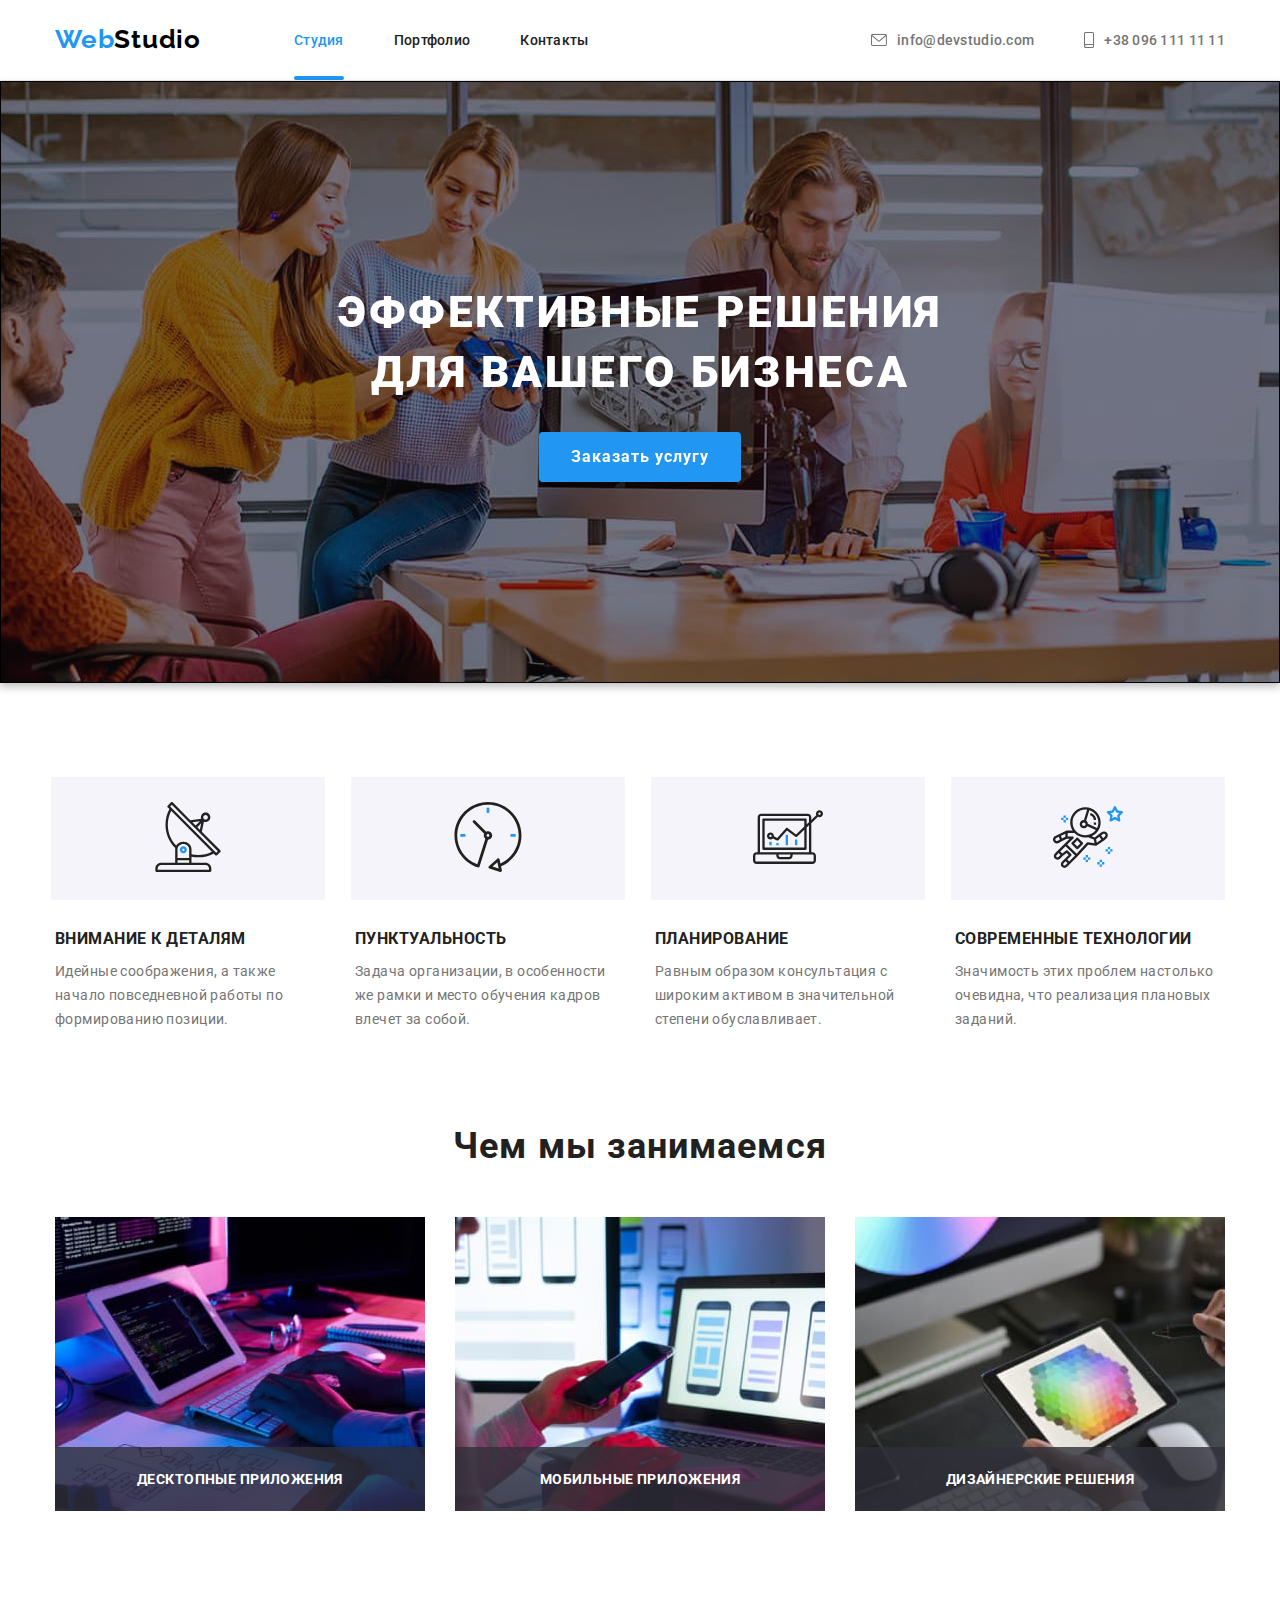
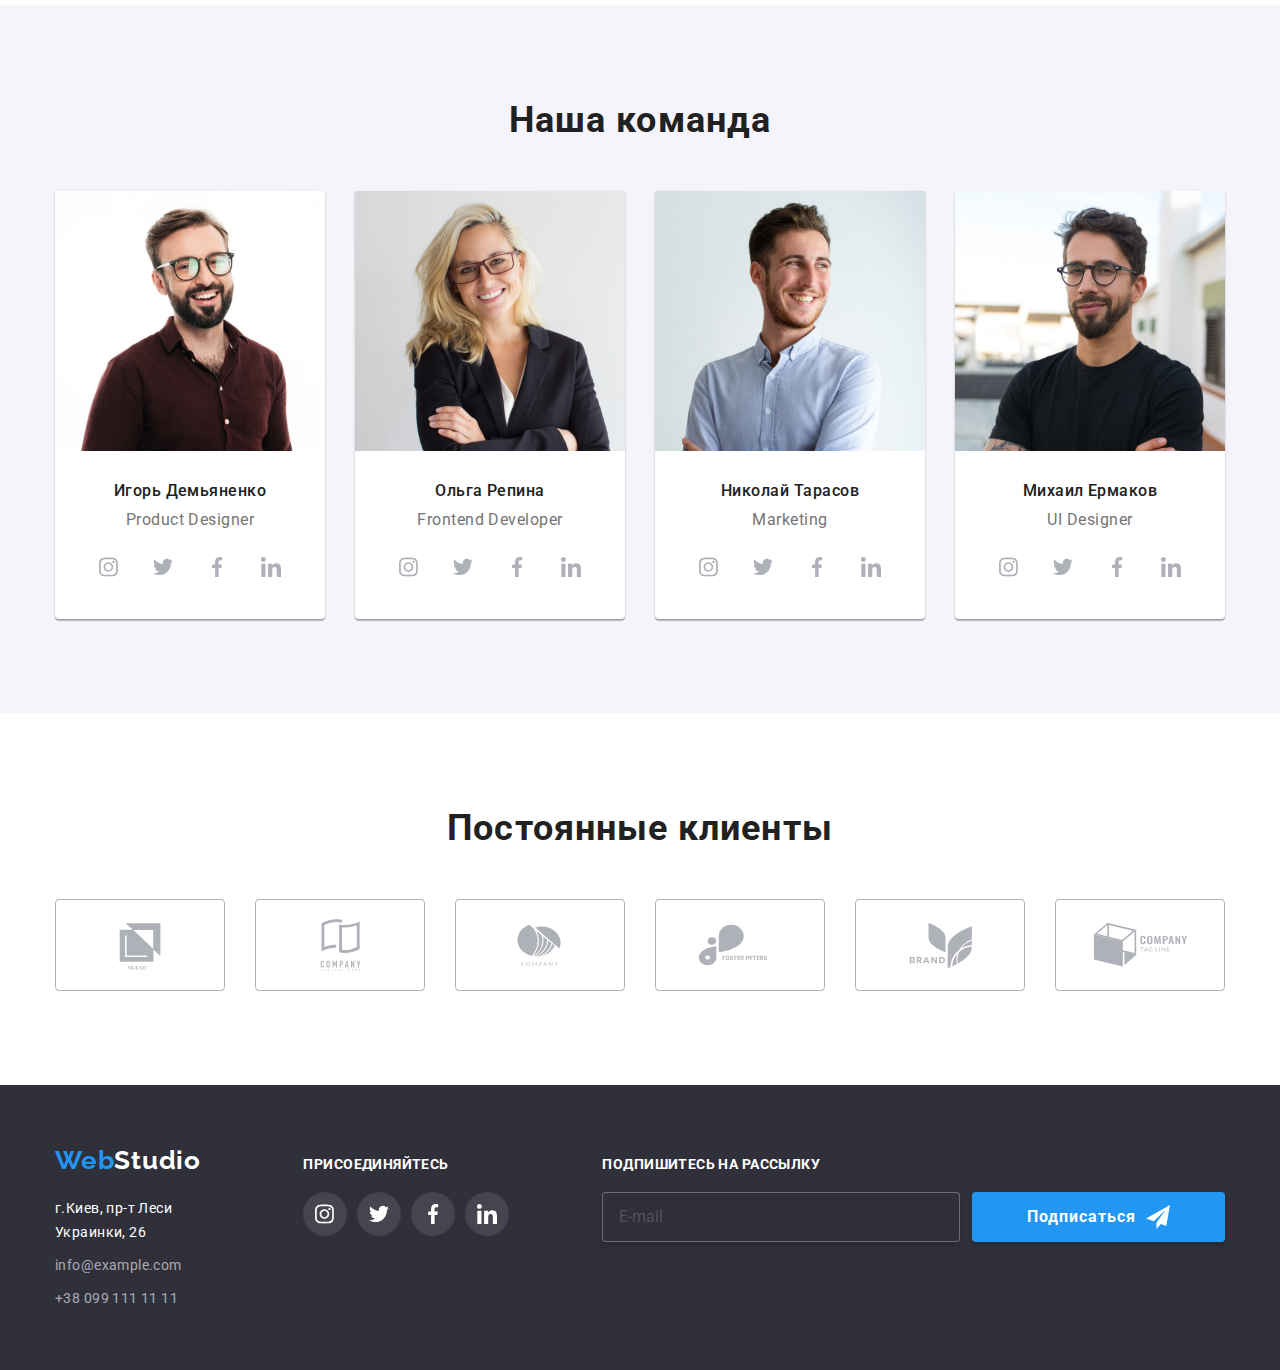
==== index.html @ 309f08ed "first commit" ====
<!DOCTYPE html>
<html lang="ru">
  <head>
    <meta charset="UTF-8" />
    <meta http-equiv="X-UA-Compatible" content="IE=edge" />
    <meta name="viewport" content="width=device-width, initial-scale=1.0" />
    <title>Студия</title>
    <link
      rel="stylesheet"
      href="https://cdnjs.cloudflare.com/ajax/libs/modern-normalize/1.1.0/modern-normalize.min.css"
    />
    <link rel="preconnect" href="https://fonts.googleapis.com" />
    <link rel="preconnect" href="https://fonts.gstatic.com" crossorigin />
    <link
      href="https://fonts.googleapis.com/css2?family=Raleway:wght@700&family=Roboto:wght@400;500;700;900&display=swap"
      rel="stylesheet"
    />
    <link rel="stylesheet" href="./css/styles.css" />
  </head>

  <body>
    <!-- Page header-->
    <header class="page-header">
      <!-- Main navigation -->
      <nav class="container main-nav">
        <a href="./index.html" class="logo">Web<span class="color-black">Studio</span></a>
        <ul class="site-nav">
          <li class="item"><a href="./index.html" class="link-text current">Студия</a></li>
          <li class="item"><a href="./portfolio.html" class="link-text">Портфолио</a></li>
          <li class="item"><a href="#" class="link-text">Контакты</a></li>
        </ul>

        <ul class="contacts">
          <li class="item">
            <a href="mailto:info@devstudio.com" class="link-text">
              <svg width="16" height="16">
                <use href="./images/icons.svg#envelope"></use>
              </svg>
              <span>info@devstudio.com</span>
            </a>
          </li>
          <li class="item">
            <a href="tel:+380961111111" class="link-text">
              <svg width="10" height="16">
                <use href="./images/icons.svg#smartphone"></use>
              </svg>
              +38 096 111 11 11
            </a>
          </li>
        </ul>
      </nav>
    </header>
    <!-- Unique page content -->
    <main>
      <section class="hero">
        <h1 class="hero-title">Эффективные решения для вашего бизнеса</h1>
        <button type="button" class="btn hero-btn" data-modal-open>Заказать услугу</button>
      </section>
      <!-- Our features-->
      <section class="section feature-section">
        <div class="container">
          <h2 class="invisible">Особенности</h2>
          <ul class="feature-list">
            <li class="item item-antenna">
              <div class="thumb">
                <svg width="120" height="70">
                  <use href="./images/icons.svg#antenna"></use>
                </svg>
              </div>
              <h3 class="feature-title">Внимание к деталям</h3>
              <p class="feature-text">
                Идейные соображения, а также начало повседневной работы по формированию позиции.
              </p>
            </li>
            <li class="item item-clock">
              <div class="thumb">
                <svg width="120" height="70">
                  <use href="./images/icons.svg#clock"></use>
                </svg>
              </div>
              <h3 class="feature-title">Пунктуальность</h3>
              <p class="feature-text">
                Задача организации, в особенности же рамки и место обучения кадров влечет за собой.
              </p>
            </li>
            <li class="item item-diagram">
              <div class="thumb">
                <svg width="120" height="70">
                  <use href="./images/icons.svg#diagram"></use>
                </svg>
              </div>
              <h3 class="feature-title">Планирование</h3>
              <p class="feature-text">
                Равным образом консультация с широким активом в значительной степени обуславливает.
              </p>
            </li>
            <li class="item item-astronaut">
              <div class="thumb">
                <svg width="120" height="70">
                  <use href="./images/icons.svg#astronaut"></use>
                </svg>
              </div>
              <h3 class="feature-title">Современные технологии</h3>
              <p class="feature-text">
                Значимость этих проблем настолько очевидна, что реализация плановых заданий.
              </p>
            </li>
          </ul>
        </div>
      </section>
      <!-- Works examples -->
      <section class="section">
        <div class="container">
          <h2 class="section-title">Чем мы занимаемся</h2>
          <ul class="works-list">
            <li class="item">
              <div class="item-thumb">
                <img src="./images/box1.jpg" alt="box1" width="370" height="294" />
                <div class="img-label">
                  <p class="img-label-text">Десктопные приложения</p>
                </div>
              </div>
            </li>
            <li class="item">
              <div class="item-thumb">
                <img src="./images/box2.jpg" alt="box2" width="370" height="294" />
                <div class="img-label">
                  <p class="img-label-text">Мобильные приложения</p>
                </div>
              </div>
            </li>
            <li class="item">
              <div class="item-thumb">
                <img src="./images/box3.jpg" alt="box3" width="370" height="294" />
                <div class="img-label">
                  <p class="img-label-text">Дизайнерские решения</p>
                </div>
              </div>
            </li>
          </ul>
        </div>
      </section>
      <!-- Our team -->
      <section class="section team-section">
        <div class="container">
          <h2 class="section-title">Наша команда</h2>
          <ul class="team-list">
            <li class="item">
              <img src="./images/team/designer.jpg" alt="дизайнер, игорь демьяненко" width="270" />
              <div class="team-content">
                <h3 class="team-title">Игорь Демьяненко</h3>
                <p lang="en" class="team-text">Product Designer</p>
                <ul class="team-social-list">
                  <li class="item">
                    <a href="#" class="team-social-link">
                      <svg width="20" height="20">
                        <use href="./images/icons.svg#instagram"></use>
                      </svg>
                    </a>
                  </li>
                  <li class="item">
                    <a href="#" class="team-social-link">
                      <svg width="20" height="20">
                        <use href="./images/icons.svg#twitter"></use>
                      </svg>
                    </a>
                  </li>
                  <li class="item">
                    <a href="#" class="team-social-link">
                      <svg width="20" height="20">
                        <use href="./images/icons.svg#facebook"></use>
                      </svg>
                    </a>
                  </li>
                  <li class="item">
                    <a href="#" class="team-social-link">
                      <svg width="20" height="20">
                        <use href="./images/icons.svg#linkedin"></use>
                      </svg>
                    </a>
                  </li>
                </ul>
              </div>
            </li>
            <li class="item">
              <img src="./images/team/developer.jpg" alt="разработчик, ольга репина" width="270" />
              <div class="team-content">
                <h3 class="team-title">Ольга Репина</h3>
                <p lang="en" class="team-text">Frontend Developer</p>
                <ul class="team-social-list">
                  <li class="item">
                    <a href="#" class="team-social-link">
                      <svg width="20" height="20">
                        <use href="./images/icons.svg#instagram"></use>
                      </svg>
                    </a>
                  </li>
                  <li class="item">
                    <a href="#" class="team-social-link">
                      <svg width="20" height="20">
                        <use href="./images/icons.svg#twitter"></use>
                      </svg>
                    </a>
                  </li>
                  <li class="item">
                    <a href="#" class="team-social-link">
                      <svg width="20" height="20">
                        <use href="./images/icons.svg#facebook"></use>
                      </svg>
                    </a>
                  </li>
                  <li class="item">
                    <a href="#" class="team-social-link">
                      <svg width="20" height="20">
                        <use href="./images/icons.svg#linkedin"></use>
                      </svg>
                    </a>
                  </li>
                </ul>
              </div>
            </li>
            <li class="item">
              <img
                src="./images/team/marketing.jpg"
                alt="маркетолог, николай тарасов"
                width="270"
                height="260"
              />
              <div class="team-content">
                <h3 class="team-title">Николай Тарасов</h3>
                <p lang="en" class="team-text">Marketing</p>
                <ul class="team-social-list">
                  <li class="item">
                    <a href="#" class="team-social-link">
                      <svg width="20" height="20">
                        <use href="./images/icons.svg#instagram"></use>
                      </svg>
                    </a>
                  </li>
                  <li class="item">
                    <a href="#" class="team-social-link">
                      <svg width="20" height="20">
                        <use href="./images/icons.svg#twitter"></use>
                      </svg>
                    </a>
                  </li>
                  <li class="item">
                    <a href="#" class="team-social-link">
                      <svg width="20" height="20">
                        <use href="./images/icons.svg#facebook"></use>
                      </svg>
                    </a>
                  </li>
                  <li class="item">
                    <a href="#" class="team-social-link">
                      <svg width="20" height="20">
                        <use href="./images/icons.svg#linkedin"></use>
                      </svg>
                    </a>
                  </li>
                </ul>
              </div>
            </li>
            <li class="item">
              <img
                src="./images/team/uidesigner.jpg"
                alt="дизайнер, михаил ермаков"
                width="270"
                height="260"
              />
              <div class="team-content">
                <h3 class="team-title">Михаил Ермаков</h3>
                <p lang="en" class="team-text">UI Designer</p>
                <ul class="team-social-list">
                  <li class="item">
                    <a href="#" class="team-social-link">
                      <svg width="20" height="20">
                        <use href="./images/icons.svg#instagram"></use>
                      </svg>
                    </a>
                  </li>
                  <li class="item">
                    <a href="#" class="team-social-link">
                      <svg width="20" height="20">
                        <use href="./images/icons.svg#twitter"></use>
                      </svg>
                    </a>
                  </li>
                  <li class="item">
                    <a href="#" class="team-social-link">
                      <svg width="20" height="20">
                        <use href="./images/icons.svg#facebook"></use>
                      </svg>
                    </a>
                  </li>
                  <li class="item">
                    <a href="#" class="team-social-link">
                      <svg width="20" height="20">
                        <use href="./images/icons.svg#linkedin"></use>
                      </svg>
                    </a>
                  </li>
                </ul>
              </div>
            </li>
          </ul>
        </div>
      </section>
      <section class="section">
        <div class="container">
          <h2 class="section-title">Постоянные клиенты</h2>
          <ul class="customer-list">
            <li class="item">
              <a href="#" class="customer-link">
                <svg width="106" height="60">
                  <use href="./images/icons.svg#logo-client1"></use>
                </svg>
              </a>
            </li>
            <li class="item">
              <a href="#" class="customer-link">
                <svg width="106" height="60">
                  <use href="./images/icons.svg#logo-client2"></use>
                </svg>
              </a>
            </li>
            <li class="item">
              <a href="#" class="customer-link">
                <svg width="106" height="60">
                  <use href="./images/icons.svg#logo-client3"></use>
                </svg>
              </a>
            </li>
            <li class="item">
              <a href="#" class="customer-link">
                <svg width="106" height="60">
                  <use href="./images/icons.svg#logo-client4"></use>
                </svg>
              </a>
            </li>
            <li class="item">
              <a href="#" class="customer-link">
                <svg width="106" height="60">
                  <use href="./images/icons.svg#logo-client5"></use>
                </svg>
              </a>
            </li>
            <li class="item">
              <a href="#" class="customer-link">
                <svg width="106" height="60">
                  <use href="./images/icons.svg#logo-client6"></use>
                </svg>
              </a>
            </li>
          </ul>
        </div>
      </section>
    </main>
    <!-- Page footer-->
    <footer class="page-footer">
      <div class="container">
        <div class="footer-list">
          <div class="footer-address">
            <a href="./index.html" class="logo logo-footer">
              Web<span class="color-white">Studio</span>
            </a>
            <address>
              <ul class="address">
                <li>
                  <a
                    href="https://goo.gl/maps/w9HEKeFZL726Zbut9"
                    target="_blank"
                    rel="noreferrer noopener nofollow"
                    class="address-link"
                  >
                    г.Киев, пр-т Леси Украинки, 26
                  </a>
                </li>
                <li>
                  <a href="mailto:info@example.com" class="address-link address-contact">
                    info@example.com
                  </a>
                </li>
                <li>
                  <a href="tel:+380991111111" class="address-link address-contact">
                    +38 099 111 11 11
                  </a>
                </li>
              </ul>
            </address>
          </div>
          <div class="footer-social">
            <p class="footer-text">Присоединяйтесь</p>
            <ul class="footer-social-list">
              <li class="item">
                <a href="#" class="footer-social-link">
                  <svg width="20" height="20"><use href="./images/icons.svg#instagram"></use></svg>
                </a>
              </li>
              <li class="item">
                <a href="#" class="footer-social-link">
                  <svg width="20" height="20"><use href="./images/icons.svg#twitter"></use></svg>
                </a>
              </li>
              <li class="item">
                <a href="#" class="footer-social-link">
                  <svg width="20" height="20"><use href="./images/icons.svg#facebook"></use></svg>
                </a>
              </li>
              <li class="item">
                <a href="#" class="footer-social-link">
                  <svg width="20" height="20"><use href="./images/icons.svg#linkedin"></use></svg>
                </a>
              </li>
            </ul>
          </div>
          <div class="footer-subscriber">
            <p class="footer-text">Подпишитесь на рассылку</p>
            <form class="footer-form">
              <div class="form-field">
                <input
                  type="email"
                  name="mail-news"
                  id="mail-news"
                  class="form-input form-footer"
                  placeholder="E-mail"
                  required
                />
              </div>
              <div class="footer-submit">
                <button type="submit" class="btn footer-submit-btn">
                  <span class="footer-submin-text">Подписаться</span>
                  <svg width="24" height="24"><use href="./images/icons.svg#send-ico"></use></svg>
                </button>
              </div>
            </form>
          </div>
        </div>
      </div>
    </footer>
    <div class="backdrop is-hidden" data-modal>
      <div class="modal">
        <a href="#" class="modal-close" data-modal-close>
          <svg width="18" height="18"><use href="./images/icons.svg#modal-close"></use></svg>
        </a>

        <div class="modal-body">
          <h2 class="modal-title">Оставьте свои данные, мы вам перезвоним</h2>
          <form class="modal-form">
            <div class="form-field">
              <label for="user-name" class="form-label">Имя</label>
              <input type="text" name="user-name" id="user-name" class="form-input" required />
              <svg width="18" height="18" class="form-input-icon">
                <use href="./images/icons.svg#person-ico"></use>
              </svg>
            </div>
            <div class="form-field">
              <label for="user-phone" class="form-label">Телефон</label>
              <input type="tel" name="user-phone" id="user-phone" class="form-input" required />
              <svg width="18" height="18" class="form-input-icon">
                <use href="./images/icons.svg#phone-ico"></use>
              </svg>
            </div>
            <div class="form-field">
              <label for="user-mail" class="form-label">Почта</label>
              <input type="email" name="user-mail" id="user-mail" class="form-input" required />
              <svg width="18" height="18" class="form-input-icon">
                <use href="./images/icons.svg#email-ico"></use>
              </svg>
            </div>
            <div class="form-field">
              <label for="comment" class="form-label">Комментарий</label>
              <textarea
                name="comment"
                id="comment"
                rows="8"
                placeholder="Введите текст"
                class="form-input form-message"
              ></textarea>
            </div>
            <!--div class="form-field"-->
            <input type="checkbox" class="policy-checkbox" id="policy-check" />
            <label class="policy-box" for="policy-check">
              Соглашаюсь с рассылкой и принимаю &nbsp;<a href="#">Условия договора</a>
            </label>
            <!--/div-->
            <button type="submit" class="btn form-submit-btn">Отправить</button>
          </form>
        </div>
      </div>
    </div>
    <script src="./js/modal.js"></script>
  </body>
</html>
---- css/styles.css ----
:root {
  --main-font: 'Roboto';
  --second-font: 'Raleway';
  --main-color-text: #212121;
  --second-color-text: #757575;
  --accent-color: #2196f3;
  --accent-second-color: #188ce8;
  --primary-bgr: #ffffff;
  --second-bgr: #f5f4fa;
  --accent-bgr: #2f303a;
  --sec-text-color: var(--primary-bgr);
  --timing-function: cubic-bezier(0.4, 0, 0.2, 1);
}

body {
  font-family: var(--main-font), sans-serif;
  font-size: 14px;
  font-style: normal;
  font-weight: normal;
  background: var(--primary-bgr);
  color: var(--main-color-text);
}

ul {
  list-style: none;
  padding-left: 0;
}

a {
  text-decoration: none;
}

h1,
h2,
h3,
h4,
h5,
h6,
ul,
p {
  margin-top: 0;
  margin-bottom: 0;
}

img {
  display: block;
}

.btn {
  font-family: inherit;
  border-width: 0;
  cursor: pointer;
}

.color-black {
  color: #000000;
}

.color-white {
  color: #ffffff;
}

.invisible {
  visibility: hidden;
  height: 0;
}

.page-header {
  border-bottom: 1px solid #ececec;
}

.section {
  padding: 94px 0 94px 0;
}

.section-title {
  font-weight: 700;
  font-size: 36px;
  line-height: calc(42 / 36);
  text-align: center;
  letter-spacing: 0.03em;
  color: var(--main-color-text);
  margin-bottom: 50px;
}

.container {
  width: 1200px;
  margin-left: auto;
  margin-right: auto;
  padding-left: 15px;
  padding-right: 15px;
}

/* navigation section */

.logo {
  display: block;
  margin-right: 93px;
  padding-top: 24px;
  padding-bottom: 25px;
  font-family: var(--second-font), sans-serif;
  font-weight: 700;
  font-size: 26px;
  line-height: calc(31 / 26);
  letter-spacing: 0.03em;
  color: var(--accent-color);
}

.page-header .main-nav {
  display: flex;
  align-items: center;
}

.site-nav,
.contacts {
  display: flex;
}

.contacts {
  margin-left: auto;
}

.site-nav .item:not(:last-child) {
  margin-right: 50px;
}

.site-nav .link-text,
.contacts .link-text {
  display: block;
  padding-top: 32px;
  padding-bottom: 32px;
  font-weight: 500;
  line-height: calc(16 / 14);
  letter-spacing: 0.02em;
}

.site-nav .link-text {
  position: relative;
  color: var(--main-color-text);
}

.site-nav .link-text::after {
  content: '';
  position: absolute;
  left: 0;
  bottom: 0;
  display: block;
  width: 100%;
  height: 4px;
  border-radius: 2px;
  background-color: var(--accent-color);
  opacity: 0;
  transform: scaleX(0);
  transition: transform 250ms cubic-bezier(0.4, 0, 0.2, 1),
    opacity 250ms cubic-bezier(0.4, 0, 0.2, 1);
}

.site-nav .link-text:hover::after,
.link-text.current::after {
  opacity: 1;
  transform: scaleX(1);
}

.contacts .link-text {
  display: flex;
  align-items: center;
  justify-content: center;
  color: var(--second-color-text);
  transition: color 250ms var(--timing-function);
}

.contacts .item + .item {
  margin-left: 50px;
}

.link-text.current {
  color: var(--accent-color);
}

.link-text svg {
  margin-right: 10px;
  fill: #757575;
  transition: fill 250ms var(--timing-function);
}

.contacts .link-text:hover svg,
.contacts .link-text:focus svg {
  fill: var(--accent-color);
}

.site-nav .link-text:hover,
.site-nav .link-text:focus,
.contacts .link-text:hover,
.contacts .link-text:focus {
  color: var(--accent-color);
}

/* hero section */

.hero {
  min-height: 600px;
  max-width: 1600px;
  margin-left: auto;
  margin-right: auto;
  padding: 200px 0;
  text-align: center;
  border: 1px solid #000000;
  background-color: #c4c4c4;
  background-image: linear-gradient(rgba(25, 28, 38, 0.2), rgba(25, 28, 38, 0.2)),
    url('../images/hero.jpg');
  background-repeat: no-repeat;
  background-size: cover;
  background-position: center;
  filter: drop-shadow(0px 4px 4px rgba(0, 0, 0, 0.25));
}

.hero-title {
  font-weight: 900;
  font-size: 44px;
  line-height: calc(60 / 44);
  letter-spacing: 0.06em;
  text-transform: uppercase;
  max-width: 650px;
  margin: 0 auto;
  margin-bottom: 30px;
  color: var(--sec-text-color);
}

.hero-btn {
  background-color: var(--accent-color);
  box-shadow: 0px 4px 4px rgba(0, 0, 0, 0.15);
  border-radius: 4px;
  padding: 10px 32px;
  display: inline-block;
  font-weight: 700;
  font-size: 16px;
  line-height: calc(30 / 16);
  letter-spacing: 0.06em;
  color: var(--sec-text-color);
  transition: background-color 250ms var(--timing-function);
}

.hero-btn:hover,
.hero-btn:focus {
  background-color: var(--accent-second-color);
}

/* section  featurs*/

.feature-section {
  padding-bottom: 0px;
}

.feature-list {
  display: flex;
}

.feature-list > .item {
  width: calc(100% - 90px / 4);
}

.feature-list > .item:not(:nth-child(4n)) {
  margin-right: 30px;
}

.thumb {
  margin-left: -4px;
  margin-bottom: -4px;
  padding: 25px 0 25px 0;
  text-align: center;
  margin-bottom: 30px;
  background-color: var(--second-bgr);
}

.feature-title {
  font-weight: 700;
  line-height: calc(16 / 14);
  letter-spacing: 0.03em;
  text-transform: uppercase;
  color: var(--main-color-text);
  margin-bottom: 10px;
}

.feature-text {
  line-height: calc(24 / 14);
  letter-spacing: 0.03em;
  color: var(--second-color-text);
}

/* works section */

.works-list {
  display: flex;
}

.works-list .item {
  width: calc(100% - 60px / 3);
}

.works-list .item:not(:nth-child(3n)) {
  margin-right: 30px;
}

.works-list .item-thumb {
  position: relative;
}

.img-label {
  position: absolute;
  bottom: 0;
  left: 0;
  display: flex;
  justify-content: center;
  padding-top: 24px;
  padding-bottom: 24px;
  width: 100%;
  align-items: center;
  background: rgba(47, 48, 58, 0.8);
}

.img-label-text {
  font-weight: bold;
  font-size: 14px;
  line-height: calc(16 / 14);
  letter-spacing: 0.03em;
  text-transform: uppercase;
  color: var(--sec-text-color);
}

/* our team */

.team-section {
  background-color: var(--second-bgr);
}

.team-list {
  display: flex;
}

.team-list > .item {
  width: calc(100% - 90px / 4);
  background-color: var(--primary-bgr);
  box-shadow: 0px 1px 3px rgba(0, 0, 0, 0.12), 0px 1px 1px rgba(0, 0, 0, 0.14),
    0px 2px 1px rgba(0, 0, 0, 0.2);
  border-radius: 0px 0px 4px 4px;
}

.team-list > .item:not(:nth-child(4n)) {
  margin-right: 30px;
}

.team-content {
  padding-top: 30px;
  padding-bottom: 30px;
}

.team-title {
  margin-bottom: 10px;
  font-weight: 500;
  font-size: 16px;
  line-height: calc(19 / 16);
  text-align: center;
  letter-spacing: 0.03em;
  color: var(--main-color-text);
}

.team-text {
  margin-bottom: 16px;
  font-size: 16px;
  line-height: calc(19 / 16);
  text-align: center;
  letter-spacing: 0.03em;
  color: var(--second-color-text);
}

.team-social-list {
  display: flex;
  justify-content: center;
}

.team-social-list > .item:not(:last-child) {
  margin-right: 10px;
}

/* team social link lists */

.team-social-link {
  display: flex;
  align-items: center;
  justify-content: center;
  width: 44px;
  height: 44px;
  border-radius: 50%;
  background-color: var(--primary-bgr);
  transition: background-color 250ms var(--timing-function);
}

.team-social-link svg {
  fill: #afb1b8;
  transition: fill 250ms var(--timing-function);
}

.team-social-link:hover,
.team-social-link:focus {
  background-color: var(--accent-color);
}

.team-social-link:hover svg,
.team-social-link:focus svg {
  fill: #ffffff;
}

/* customer section */

.customer-list {
  display: flex;
}

.customer-list > .item:not(:nth-child(6n)) {
  margin-right: 30px;
}

.customer-link {
  display: block;
  width: 170px;
  height: 92px;
  padding: 16px 32px;
  border: 1px solid #afb1b8;
  border-radius: 4px;
  transition: border-color 250ms var(--timing-function);
}

.customer-link svg {
  fill: #afb1b8;
  transition: fill 250ms var(--timing-function);
}

.customer-link:hover {
  border: 1px solid var(--accent-color);
}

.customer-link:hover svg,
.customer-link:focus svg {
  fill: var(--accent-color);
}

/* footer */

.page-footer {
  padding: 60px 0 60px 0;
  background-color: var(--accent-bgr);
}

.footer-list {
  display: flex;
  align-items: baseline;
}

.logo-footer {
  margin-right: 0;
  padding: 0;
}

/* footer address */

.address {
  margin-top: 20px;
  font-style: normal;
}

.address-link {
  display: inline-block;
  line-height: 24px;
  letter-spacing: 0.03em;
  color: var(--primary-bgr);
}

.address-link.address-contact {
  margin-top: 9px;
  color: rgba(255, 255, 255, 0.6);
  transition: color 250ms var(--timing-function);
}

.address-link.address-contact:hover,
.address-link.address-contact:focus {
  color: var(--accent-color);
}

/* footer social link */

.footer-social {
  padding-left: 70px;
}

.footer-text {
  margin-bottom: 20px;
  font-weight: bold;
  line-height: calc(16 / 14);
  letter-spacing: 0.03em;
  text-transform: uppercase;
  color: var(--primary-bgr);
}

.footer-social-list {
  display: flex;
}

.footer-social-list > .item:not(:last-child) {
  margin-right: 10px;
}

.footer-social-link {
  display: flex;
  align-items: center;
  justify-content: center;
  width: 44px;
  height: 44px;
  border-radius: 50%;
  background-color: rgba(255, 255, 255, 0.1);
  transition: background-color 250ms var(--timing-function);
}

.footer-social-link svg {
  fill: var(--primary-bgr);
  transition: fill 250ms var(--timing-function);
}

.footer-social-link:hover {
  background-color: var(--accent-color);
}

.footer-social-link:hover svg,
.footer-social-link:focus svg {
  fill: var(--primary-bgr);
}
/* footer-form subscribers */
.footer-subscriber {
  margin-left: 93px;
}

.footer-form {
  display: flex;
  justify-content: center;
  align-items: baseline;
}

.footer-form .form-input {
  border: 1px solid rgba(255, 255, 255, 0.3);
  box-sizing: border-box;
  filter: drop-shadow(0px 4px 4px rgba(0, 0, 0, 0.15));
  background-color: var(--accent-bgr);
  border-radius: 4px;
  width: 358px;
  height: 50px;
  padding: 15px 16px 15px 16px;
  color: rgba(255, 255, 255, 0.6);
}

.footer-form .form-field {
  display: flex;
  flex-direction: column;
  font-size: 16px;
  line-height: calc(20 / 16);
  letter-spacing: 0.03em;
  position: relative;
  color: rgba(255, 255, 255, 0.6);
}

.footer-submit-btn {
  background-color: var(--accent-color);
  box-shadow: 0px 4px 4px rgba(0, 0, 0, 0.15);
  border-radius: 4px;
  padding: 10px 55px;
  display: flex;
  justify-items: center;
  align-items: center;
  margin-left: 12px;
  font-weight: 700;
  font-size: 16px;
  line-height: calc(30 / 16);
  letter-spacing: 0.06em;
  color: var(--sec-text-color);
  transition: background-color 250ms var(--timing-function) box-shadow 250ms var(--timing-function);
}

.footer-submin-text {
  margin-right: 10px;
}

.footer-submit svg {
  fill: var(--primary-bgr);
  transition: fill 250ms var(--timing-function);
}

.footer-submit-btn:hover,
.footer-submit-btn:focus {
  background-color: var(--accent-second-color);
}
/* portfolio page */

.portfolio-filter {
  margin-bottom: 50px;
  display: flex;
  justify-content: center;
}

.portfolio-filter .item:not(:last-child) {
  margin-right: 8px;
}

.btn-filter {
  padding: 6px 22px;
  font-weight: 500;
  font-size: 16px;
  line-height: calc(26 / 16);
  text-align: center;
  letter-spacing: 0.03em;
  border-radius: 4px;
  color: var(--main-color-text);
  background-color: var(--second-bgr);
  transition: background-color 250ms var(--timing-function);
}

.btn-filter:hover,
.btn-filter:focus {
  background-color: var(--accent-color);
  color: var(--sec-text-color);
}

.btn-filter.btn-active {
  background-color: var(--accent-color);
  color: var(--sec-text-color);
}

/* portfolio lists */

.portfolio-list {
  display: flex;
  flex-wrap: wrap;
}

.portfolio-list .item {
  margin-bottom: 30px;
  transition: background-color 250ms var(--timing-function);
}

.portfolio-list .item:not(:nth-child(3n)) {
  margin-right: 30px;
}

.portfolio-list .item:nth-last-child(-n + 3) {
  margin-bottom: 0;
}

.portfolio-filter .item:hover,
.portfolio-filter .item:focus {
  box-shadow: 0px 3px 1px rgba(0, 0, 0, 0.1), 0px 1px 2px rgba(0, 0, 0, 0.08),
    0px 2px 2px rgba(0, 0, 0, 0.12);
  border-radius: 4px;
}

.portfolio-list .item:hover,
.portfolio-list .item:focus {
  box-shadow: 0px 1px 3px rgb(0 0 0 / 12%), 0px 1px 1px rgb(0 0 0 / 14%),
    0px 2px 1px rgb(0 0 0 / 20%);
}

.portfolio-list .item:hover .portfolio-overlay {
  transform: translateY(0);
  opacity: 1;
}

.portfolio-list .item-thum:hover::before {
  opacity: 1;
}

.portfolio-list .item-thumb {
  position: relative;
  overflow: hidden;
}

.portfolio-overlay {
  position: absolute;
  top: 0;
  left: 0;
  width: 100%;
  height: 100%;
  padding: 63px 24px;
  background: rgba(33, 150, 243, 0.9);
  transform: translateY(100%);
  opacity: 0;
  transition: transform 250ms var(--timing-function), opacity 250ms var(--timing-function);
}

.portfolio-overlay > .description {
  font-size: 18px;
  line-height: calc(28 / 18);
  letter-spacing: 0.03em;
  color: var(--sec-text-color);
}

.portfolio-title {
  margin-bottom: 4px;
  font-weight: 700;
  font-size: 18px;
  line-height: calc(36 / 18);
  letter-spacing: 0.06em;
  color: var(--main-color-text);
}

.portfolio-list .item-content {
  padding: 20px 24px;
  border-style: solid;
  border-width: 0 1px 1px 1px;
  border-color: #eeeeee;
}

.portfolio-text {
  font-size: 16px;
  line-height: calc(30 / 16);
  letter-spacing: 0.03em;
  color: var(--second-color-text);
}

/* modal style */

.backdrop {
  position: fixed;
  top: 0;
  left: 0;
  width: 100%;
  height: 100%;
  background-color: rgba(0, 0, 0, 0.2);
  opacity: 1;
  transition: opacity 250ms cubic-bezier(0.4, 0, 0.2, 1);
}

.backdrop.is-hidden {
  opacity: 0;
  pointer-events: none;
}

.backdrop.is-hidden .modal {
  transform: translate(-50%, -50%) scale(1.1);
}

.modal {
  position: absolute;
  top: 50%;
  left: 50%;
  min-width: 528px;
  min-height: 581px;
  background-color: var(--primary-bgr);
  box-shadow: 0px 1px 3px rgba(0, 0, 0, 0.12), 0px 1px 1px rgba(0, 0, 0, 0.14),
    0px 2px 1px rgba(0, 0, 0, 0.2);
  border-radius: 4px;
  transform: translate(-50%, -50%) scale(1);
  transition: transform 250ms cubic-bezier(0.4, 0, 0.2, 1);
}

.modal-close {
  display: flex;
  align-items: center;
  justify-content: center;
  position: absolute;
  top: 0;
  right: 0;
  margin-top: 8px;
  margin-right: 8px;
  width: 30px;
  height: 30px;
  border-radius: 50%;
  background-color: var(--primary-bgr);
  border: 1px solid rgba(0, 0, 0, 0.1);
}

.modal-close svg {
  fill: #000000;
  transition: fill 250ms var(--timing-function);
}

.modal-close:hover svg {
  fill: var(--accent-color);
}

.modal-body {
  padding: 40px;
}

.modal-title {
  margin-bottom: 12px;
  font-size: 20px;
  font-weight: bold;
  line-height: calc(23 / 20);
  text-align: center;
  letter-spacing: 0.03em;
  color: var(--main-color-text);
}

.form-field {
  display: flex;
  flex-direction: column;
  margin-bottom: 10px;
  font-size: 12px;
  line-height: calc(14 / 12);
  letter-spacing: 0.01em;
  position: relative;
}

.form-label {
  margin-bottom: 4px;
  color: var(--second-color-text);
}

.form-input {
  height: 40px;
  border: 1px solid rgba(33, 33, 33, 0.2);
  border-radius: 4px;
  padding: 0 12px 0 42px;
  transition: border 250ms var(--timing-function);
}

.form-input-icon {
  display: block;
  position: absolute;
  top: 50%;
  left: 12px;
  transition: fill 250ms var(--timing-function);
}

.form-input::placeholder {
  color: rgba(117, 117, 117, 0.5);
}

.form-input:focus {
  outline: none;
  border: 1px solid var(--accent-color);
}

.form-input:focus + .form-input-icon {
  fill: var(--accent-color);
}

.form-message {
  font-family: inherit;
  resize: none;
  height: 120px;
  padding: 12px 16px;
  font-size: 14px;
  line-height: calc(16 / 14);
  letter-spacing: 0.01em;
}

.policy-box {
  font-size: 14px;
  line-height: calc(24 / 14);
  letter-spacing: 0.03em;
  margin-bottom: 30px;
  display: flex;
  align-items: center;
}

.policy-checkbox {
  position: absolute;
  width: 1px;
  height: 1px;
  margin: -1px;
  border: 0px;
  padding: 0px;
  clip: rect(0 0 0 0);
  overflow: hidden;
}

.policy-checkbox:checked + .policy-box::before {
  background-image: url(../images/icons/full-check.svg);
  background-repeat: no-repeat;
  background-position: center;
  background-size: contain;
}

.policy-box::before {
  display: block;
  content: '';
  width: 16px;
  height: 15px;
  background-image: url(../images/icons/check.svg);
  background-repeat: no-repeat;
  background-position: center;
  background-size: contain;
  margin-right: 10px;
}

.policy-box a {
  color: var(--accent-color);
  text-decoration: underline;
}

.form-submit-btn {
  background-color: var(--accent-color);
  box-shadow: 0px 4px 4px rgba(0, 0, 0, 0.15);
  border-radius: 4px;
  padding: 10px 55px;
  display: block;
  margin: 0 auto;
  font-weight: 700;
  font-size: 16px;
  line-height: calc(30 / 16);
  letter-spacing: 0.06em;
  color: var(--sec-text-color);
  transition: background-color 250ms var(--timing-function) box-shadow 250ms var(--timing-function);
}

.form-submit-btn:hover,
.form-submit-btn:focus {
  background-color: var(--accent-second-color);
}
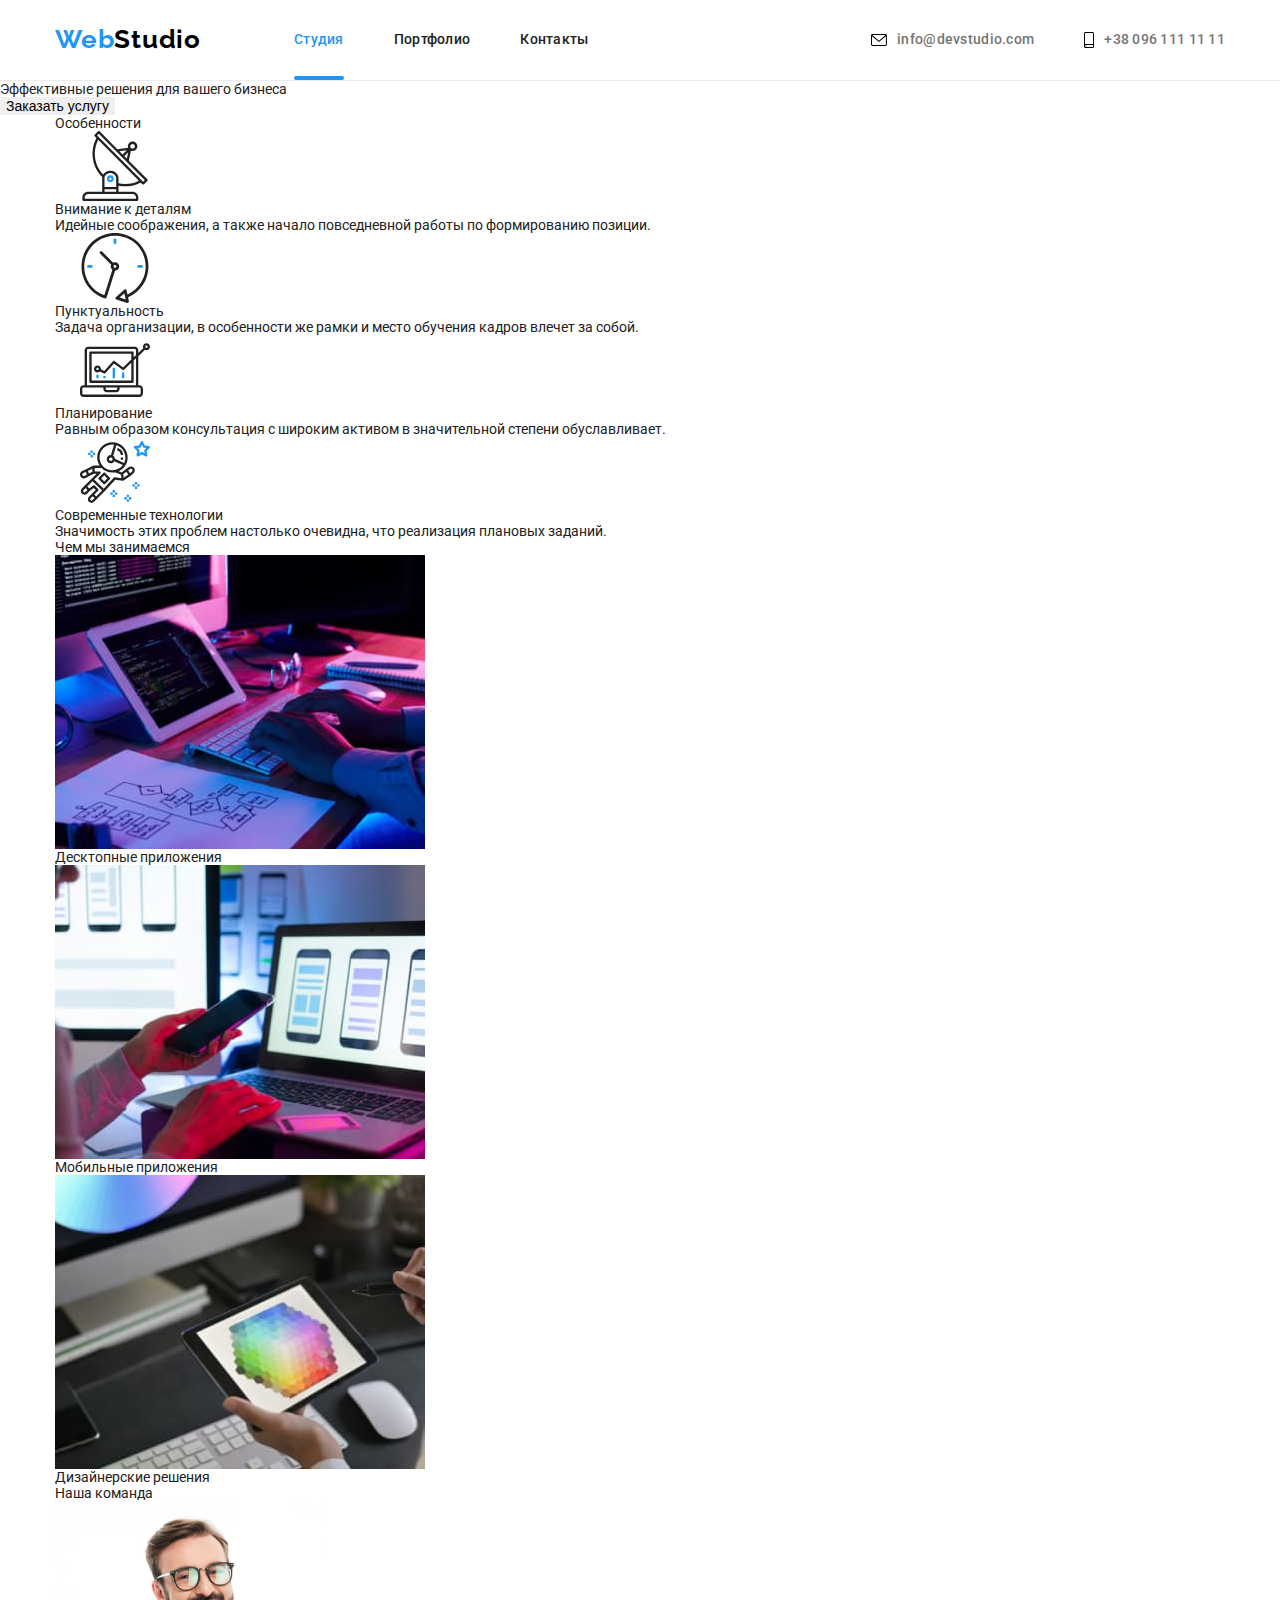
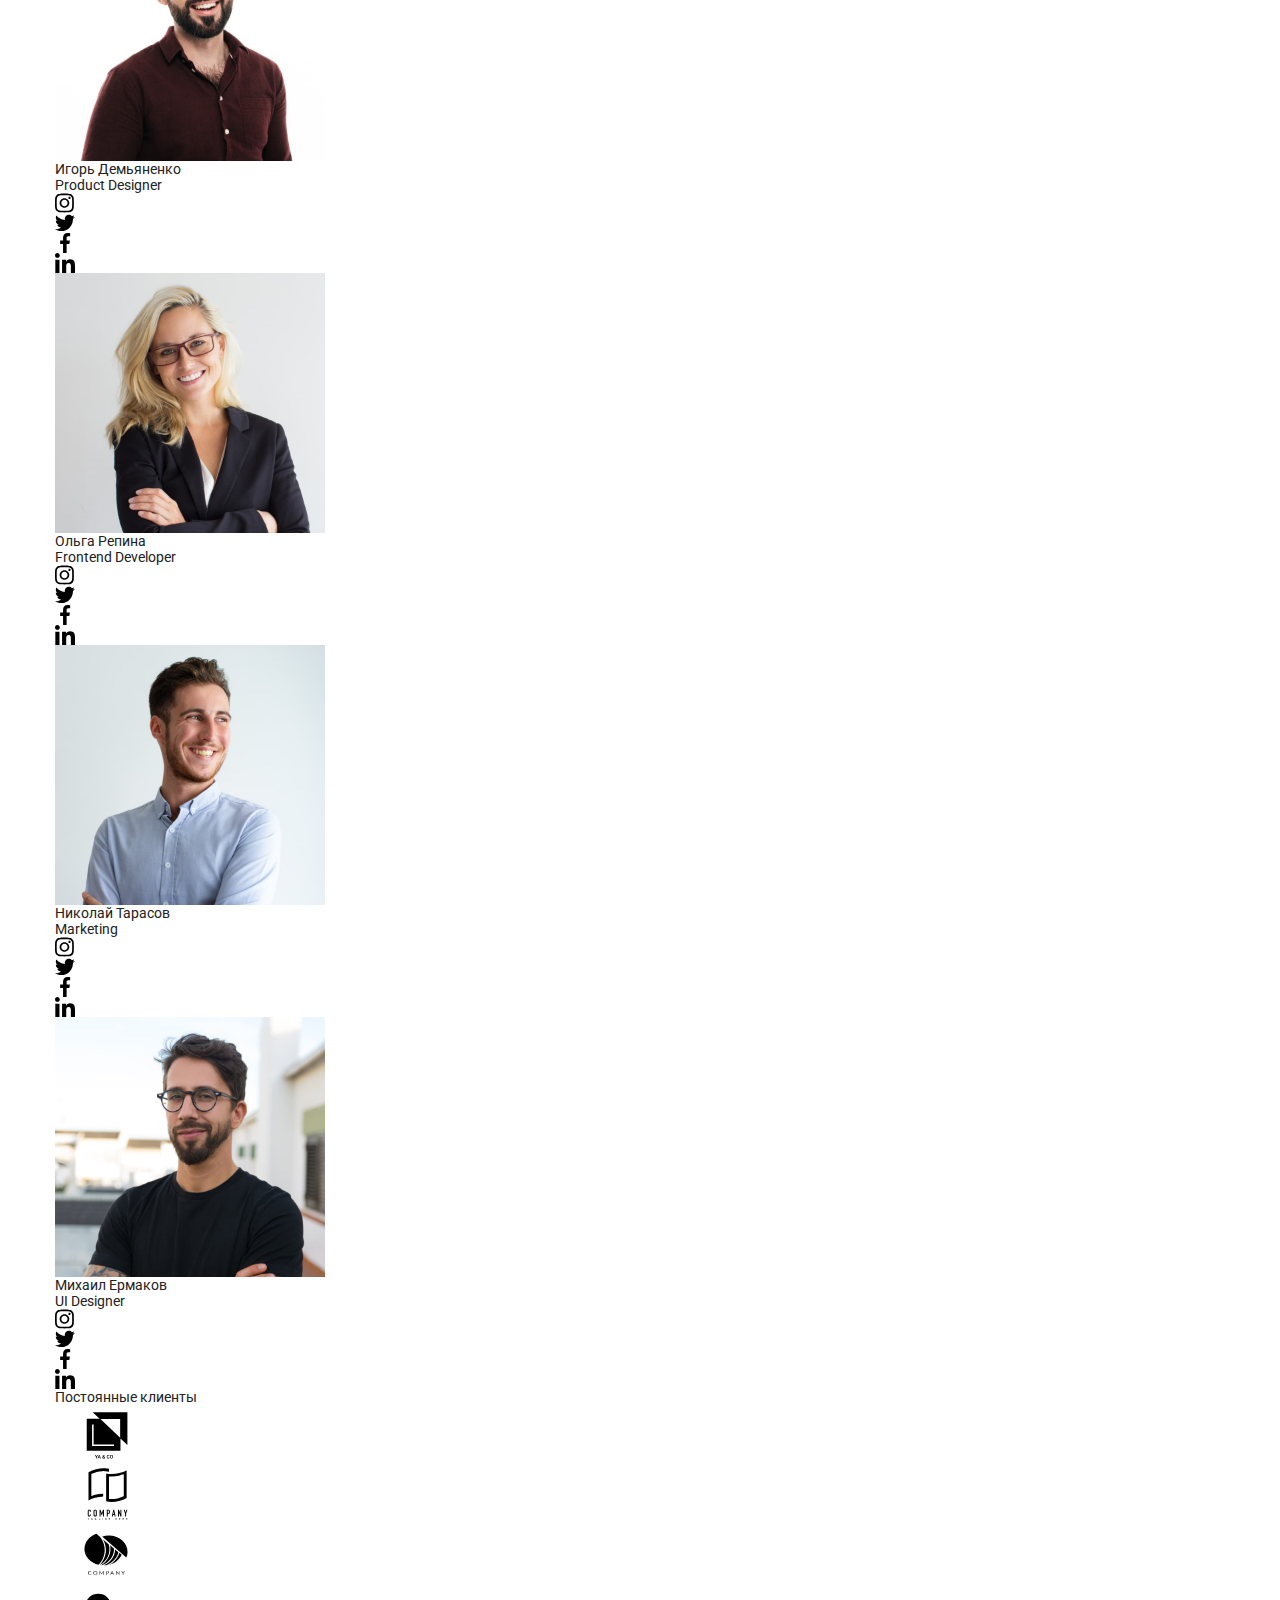
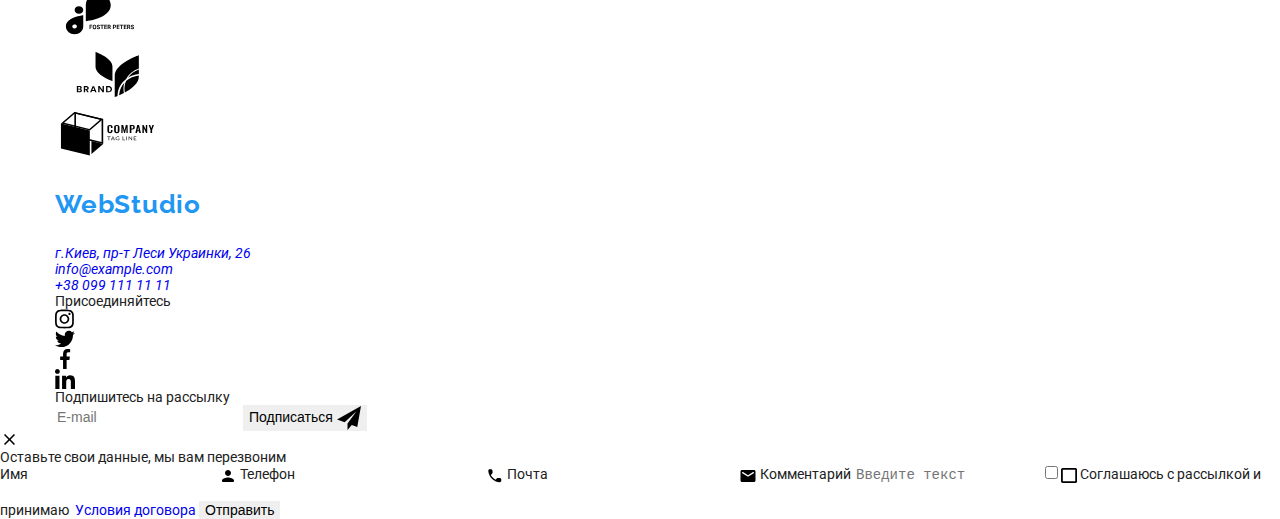
==== commit c611b674: "header-ref" ====
--- a/index.html
+++ b/index.html
@@ -5,50 +5,52 @@
     <meta http-equiv="X-UA-Compatible" content="IE=edge" />
     <meta name="viewport" content="width=device-width, initial-scale=1.0" />
     <title>Студия</title>
-    <link
-      rel="stylesheet"
-      href="https://cdnjs.cloudflare.com/ajax/libs/modern-normalize/1.1.0/modern-normalize.min.css"
-    />
     <link rel="preconnect" href="https://fonts.googleapis.com" />
     <link rel="preconnect" href="https://fonts.gstatic.com" crossorigin />
     <link
       href="https://fonts.googleapis.com/css2?family=Raleway:wght@700&family=Roboto:wght@400;500;700;900&display=swap"
       rel="stylesheet"
     />
-    <link rel="stylesheet" href="./css/styles.css" />
+    <link rel="stylesheet" href="./css/main.min.css" />
   </head>
 
   <body>
     <!-- Page header-->
-    <header class="page-header">
-      <!-- Main navigation -->
-      <nav class="container main-nav">
-        <a href="./index.html" class="logo">Web<span class="color-black">Studio</span></a>
-        <ul class="site-nav">
-          <li class="item"><a href="./index.html" class="link-text current">Студия</a></li>
-          <li class="item"><a href="./portfolio.html" class="link-text">Портфолио</a></li>
-          <li class="item"><a href="#" class="link-text">Контакты</a></li>
-        </ul>
+    <header class="header">
+      <div class="container header__wrapper">
+        <!-- navigation -->
+        <nav class="nav-wrapper">
+          <a href="./index.html" class="logo">Web<span class="logo--accent">Studio</span></a>
+          <ul class="site-nav">
+            <li class="site-nav__item">
+              <a href="./index.html" class="site-nav__link site-nav__link--active">Студия</a>
+            </li>
+            <li class="site-nav__item">
+              <a href="./portfolio.html" class="site-nav__link">Портфолио</a>
+            </li>
+            <li class="site-nav__item"><a href="#" class="site-nav__link">Контакты</a></li>
+          </ul>
+        </nav>
 
         <ul class="contacts">
-          <li class="item">
-            <a href="mailto:info@devstudio.com" class="link-text">
-              <svg width="16" height="16">
+          <li class="contacts__item">
+            <a href="mailto:info@devstudio.com" class="contacts__link">
+              <svg class="icon contacts__icon" width="16" height="16">
                 <use href="./images/icons.svg#envelope"></use>
               </svg>
-              <span>info@devstudio.com</span>
+              info@devstudio.com
             </a>
           </li>
-          <li class="item">
-            <a href="tel:+380961111111" class="link-text">
-              <svg width="10" height="16">
+          <li class="contacts__item">
+            <a href="tel:+380961111111" class="contacts__link">
+              <svg class="icon contacts__icon" width="10" height="16">
                 <use href="./images/icons.svg#smartphone"></use>
               </svg>
               +38 096 111 11 11
             </a>
           </li>
         </ul>
-      </nav>
+      </div>
     </header>
     <!-- Unique page content -->
     <main>
@@ -417,20 +419,16 @@
           <div class="footer-subscriber">
             <p class="footer-text">Подпишитесь на рассылку</p>
             <form class="footer-form">
-              <div class="form-field">
-                <input
-                  type="email"
-                  name="mail-news"
-                  id="mail-news"
-                  class="form-input form-footer"
-                  placeholder="E-mail"
-                  required
-                />
-              </div>
-              <div class="footer-submit">
+              <div class="footer-field">
+                <label class="footer-label">
+                  <input class="footer-input" type="email" name="mail-news" placeholder="E-mail" />
+                </label>
+
                 <button type="submit" class="btn footer-submit-btn">
-                  <span class="footer-submin-text">Подписаться</span>
-                  <svg width="24" height="24"><use href="./images/icons.svg#send-ico"></use></svg>
+                  <span class="footer-submit-text">Подписаться</span>
+                  <svg class="footer-submit-ico" width="24" height="24">
+                    <use href="./images/icons.svg#send-ico"></use>
+                  </svg>
                 </button>
               </div>
             </form>
@@ -443,50 +441,52 @@
         <a href="#" class="modal-close" data-modal-close>
           <svg width="18" height="18"><use href="./images/icons.svg#modal-close"></use></svg>
         </a>
-
-        <div class="modal-body">
-          <h2 class="modal-title">Оставьте свои данные, мы вам перезвоним</h2>
-          <form class="modal-form">
-            <div class="form-field">
-              <label for="user-name" class="form-label">Имя</label>
-              <input type="text" name="user-name" id="user-name" class="form-input" required />
-              <svg width="18" height="18" class="form-input-icon">
-                <use href="./images/icons.svg#person-ico"></use>
+        <h2 class="modal-title">Оставьте свои данные, мы вам перезвоним</h2>
+        <form class="modal-form" autocomplete="off">
+          <label class="form-field">
+            Имя
+            <input type="text" name="user-name" class="form-input" />
+            <svg class="input-icon" width="18" height="18">
+              <use href="./images/icons.svg#person-ico"></use>
+            </svg>
+          </label>
+          <label class="form-field">
+            Телефон
+            <input type="tel" name="user-phone" class="form-input" />
+            <svg class="input-icon" width="18" height="18">
+              <use href="./images/icons.svg#phone-ico"></use>
+            </svg>
+          </label>
+          <label class="form-field">
+            Почта
+            <input type="email" name="user-mail" class="form-input" />
+            <svg class="input-icon" width="18" height="18">
+              <use href="./images/icons.svg#email-ico"></use>
+            </svg>
+          </label>
+          <label class="form-field-comment">
+            Комментарий
+            <textarea
+              name="user-msg"
+              class="form-input form-textarea"
+              placeholder="Введите текст"
+            ></textarea>
+          </label>
+          <label class="form-policy">
+            <input type="checkbox" class="form-checkbox" />
+            <span class="policy-boxcheck">
+              <svg class="policy-icon" width="16" height="15">
+                <use href="./images/icons.svg#check-ico"></use>
               </svg>
-            </div>
-            <div class="form-field">
-              <label for="user-phone" class="form-label">Телефон</label>
-              <input type="tel" name="user-phone" id="user-phone" class="form-input" required />
-              <svg width="18" height="18" class="form-input-icon">
-                <use href="./images/icons.svg#phone-ico"></use>
-              </svg>
-            </div>
-            <div class="form-field">
-              <label for="user-mail" class="form-label">Почта</label>
-              <input type="email" name="user-mail" id="user-mail" class="form-input" required />
-              <svg width="18" height="18" class="form-input-icon">
-                <use href="./images/icons.svg#email-ico"></use>
-              </svg>
-            </div>
-            <div class="form-field">
-              <label for="comment" class="form-label">Комментарий</label>
-              <textarea
-                name="comment"
-                id="comment"
-                rows="8"
-                placeholder="Введите текст"
-                class="form-input form-message"
-              ></textarea>
-            </div>
-            <!--div class="form-field"-->
-            <input type="checkbox" class="policy-checkbox" id="policy-check" />
-            <label class="policy-box" for="policy-check">
-              Соглашаюсь с рассылкой и принимаю &nbsp;<a href="#">Условия договора</a>
-            </label>
-            <!--/div-->
-            <button type="submit" class="btn form-submit-btn">Отправить</button>
-          </form>
-        </div>
+            </span>
+            <span class="policy-meta"
+              >Соглашаюсь с рассылкой и принимаю &nbsp;<a href="#" class="policy-link"
+                >Условия договора</a
+              ></span
+            >
+          </label>
+          <button type="submit" class="btn form-submit-btn">Отправить</button>
+        </form>
       </div>
     </div>
     <script src="./js/modal.js"></script>
--- a/css/main.min.css
+++ b/css/main.min.css
@@ -0,0 +1,2 @@
+:root{--main-font: 'Roboto';--second-font: 'Raleway';--main-color-text: #212121;--second-color-text: #757575;--accent-color: #2196f3;--accent-second-color: #188ce8;--primary-bgr: #ffffff;--second-bgr: #f5f4fa;--accent-bgr: #2f303a;--sec-text-color: var(--primary-bgr);--timing-function: cubic-bezier(0.4, 0, 0.2, 1)}html,body,div,span,applet,object,iframe,h1,h2,h3,h4,h5,h6,p,blockquote,pre,a,abbr,acronym,address,big,cite,code,del,dfn,em,img,ins,kbd,q,s,samp,small,strike,strong,sub,sup,tt,var,b,u,i,center,dl,dt,dd,ol,ul,li,fieldset,form,label,legend,table,caption,tbody,tfoot,thead,tr,th,td,article,aside,canvas,details,embed,figure,figcaption,footer,header,hgroup,menu,nav,output,ruby,section,summary,time,mark,audio,video{margin:0;padding:0;font-size:100%;vertical-align:baseline}a{text-decoration:none}a:active,a:hover{outline:0;text-decoration:none}ul,li{list-style-type:none;margin:0;padding:0}h1,h2,h3,h4,h5,h6{font-size:100%;font-weight:normal}html{-webkit-box-sizing:border-box;box-sizing:border-box}*,*:before,*:after{-webkit-box-sizing:border-box;box-sizing:border-box}:focus{outline:0}img,audio,video{max-width:100%;height:auto}audio,canvas,iframe,video,img,svg{vertical-align:middle}iframe{border:0}textarea{resize:none;overflow:auto;vertical-align:top;box-shadow:none;-webkit-box-shadow:none;-moz-box-shadow:none}input,textarea,select,button{outline:none;border:none;font-size:100%;margin:0}button,input{line-height:normal}table{border-collapse:collapse;border-spacing:0}td,th{padding:0;text-align:left}body{font-family:var(--main-font),sans-serif;font-size:14px;font-style:normal;font-weight:normal;background:var(--primary-bgr);color:var(--main-color-text)}.container{width:1200px;margin:0 auto;padding:0 15px}.nav-wrapper{display:-webkit-box;display:-ms-flexbox;display:flex;-webkit-box-align:center;-ms-flex-align:center;align-items:center}.header{border-bottom:1px solid #ececec}.header__wrapper{display:-webkit-box;display:-ms-flexbox;display:flex;-webkit-box-align:center;-ms-flex-align:center;align-items:center}.logo{display:block;margin-right:93px;padding-top:24px;padding-bottom:25px;font-family:var(--second-font),sans-serif;font-weight:700;font-size:26px;line-height:calc(31 / 26);letter-spacing:0.03em;color:var(--accent-color)}.logo--accent{color:#000000}.site-nav{display:-webkit-box;display:-ms-flexbox;display:flex;font-weight:500;line-height:1.14;letter-spacing:0.02em}.site-nav__item:not(:last-child){margin-right:50px}.site-nav__link{display:block;position:relative;padding-top:32px;padding-bottom:32px;color:var(--main-color-text)}.site-nav__link:hover{color:var(--accent-color)}.site-nav__link::after{content:'';position:absolute;left:0;bottom:0;display:block;width:100%;height:4px;border-radius:2px;background-color:var(--accent-color);opacity:0;-webkit-transform:scaleX(0);transform:scaleX(0);-webkit-transition:opacity 250ms var(--timing-function),-webkit-transform 250ms var(--timing-function);transition:opacity 250ms var(--timing-function),-webkit-transform 250ms var(--timing-function);transition:transform 250ms var(--timing-function),opacity 250ms var(--timing-function);transition:transform 250ms var(--timing-function),opacity 250ms var(--timing-function),-webkit-transform 250ms var(--timing-function)}.site-nav__link--active::after,.site-nav__link:hover::after{opacity:1;-webkit-transform:scaleX(1);transform:scaleX(1)}.site-nav__link--active{color:var(--accent-color)}.contacts{display:-webkit-box;display:-ms-flexbox;display:flex;margin-left:auto;font-weight:500;line-height:1.14;letter-spacing:0.02em}.contacts__item+.contacts__item{margin-left:50px}.contacts__link{display:-webkit-box;display:-ms-flexbox;display:flex;-webkit-box-align:center;-ms-flex-align:center;align-items:center;-webkit-box-pack:center;-ms-flex-pack:center;justify-content:center;padding:32px 0 32px 0;color:var(--second-color-text);-webkit-transition:color 250ms var(--timing-function);transition:color 250ms var(--timing-function)}.contacts__link:hover{color:var(--accent-color)}.contacts__link:hover .contacts__icon{fill:var(--accent-color)}.icon{fill:currentColor;-webkit-transition:fill 250ms var(--timing-function);transition:fill 250ms var(--timing-function)}.contacts__icon{margin-right:10px;fill:var(----second-color-text)}
+/*# sourceMappingURL=main.min.css.map */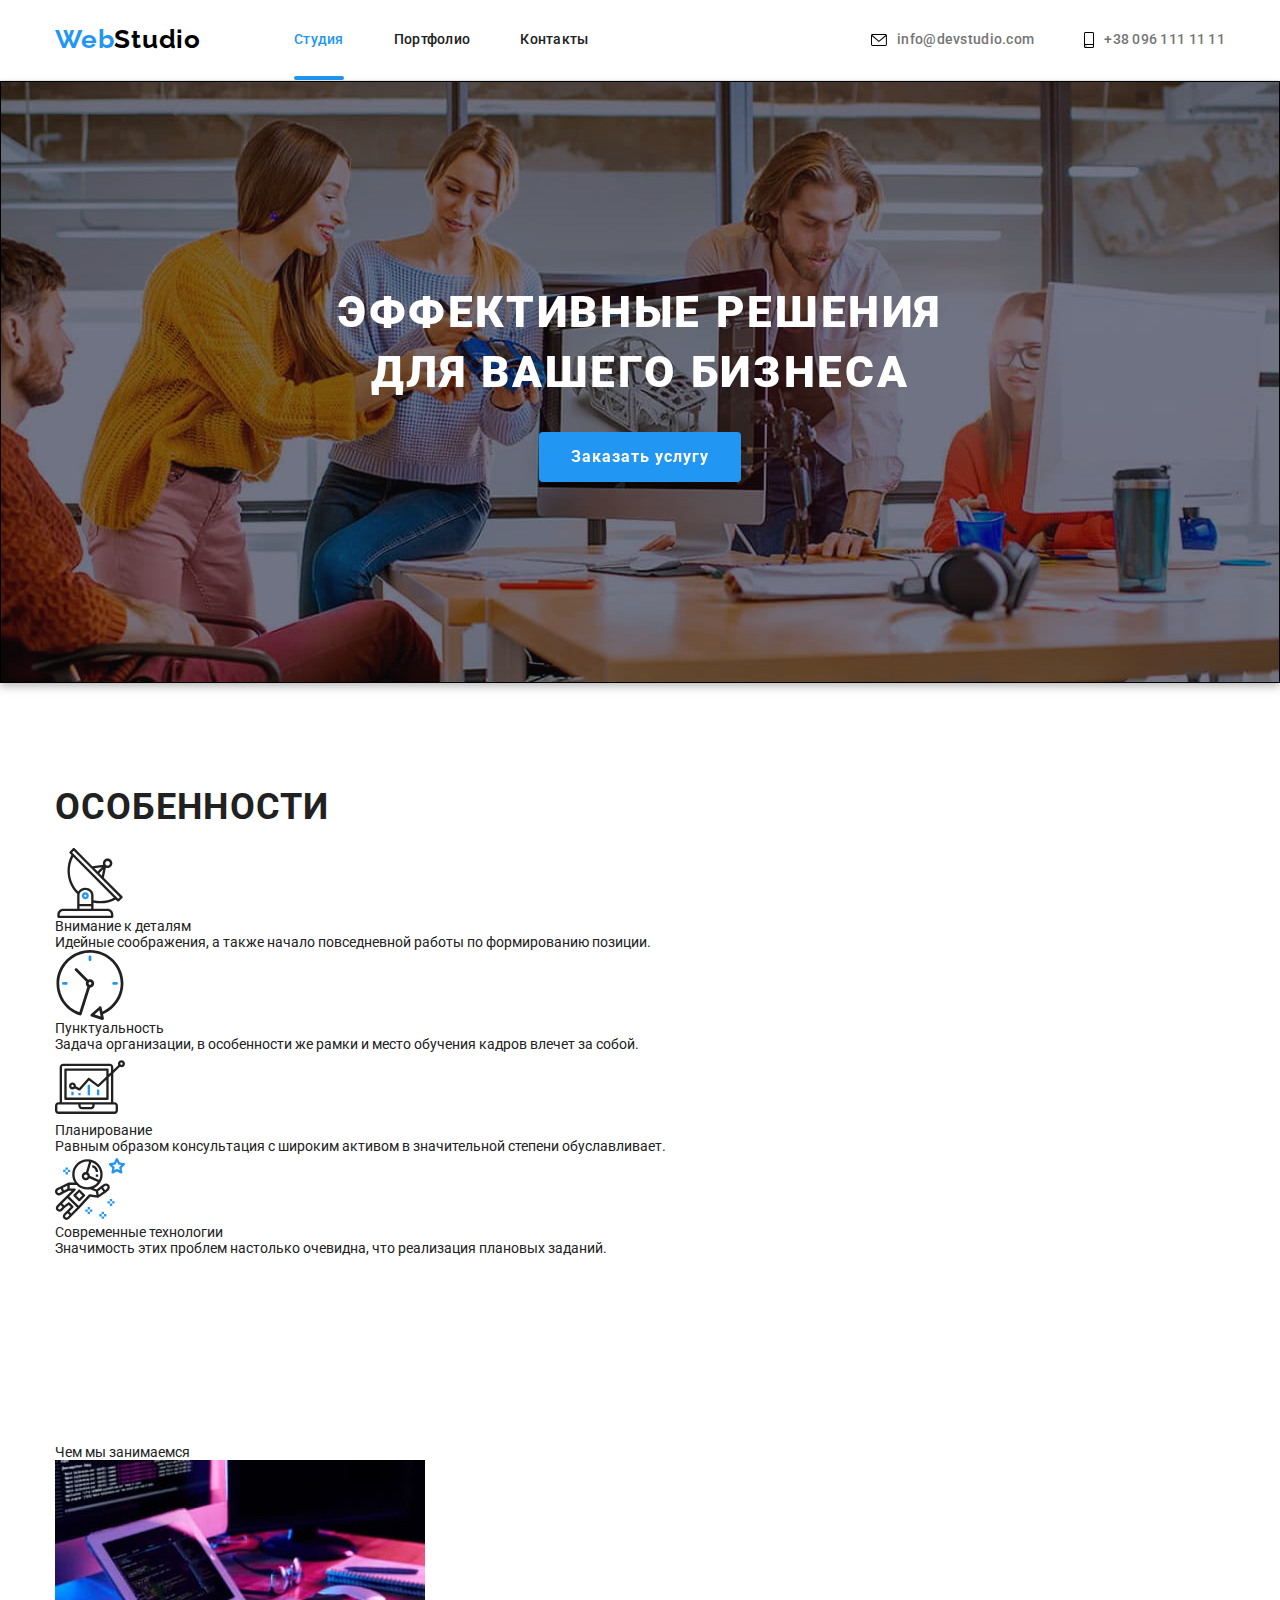
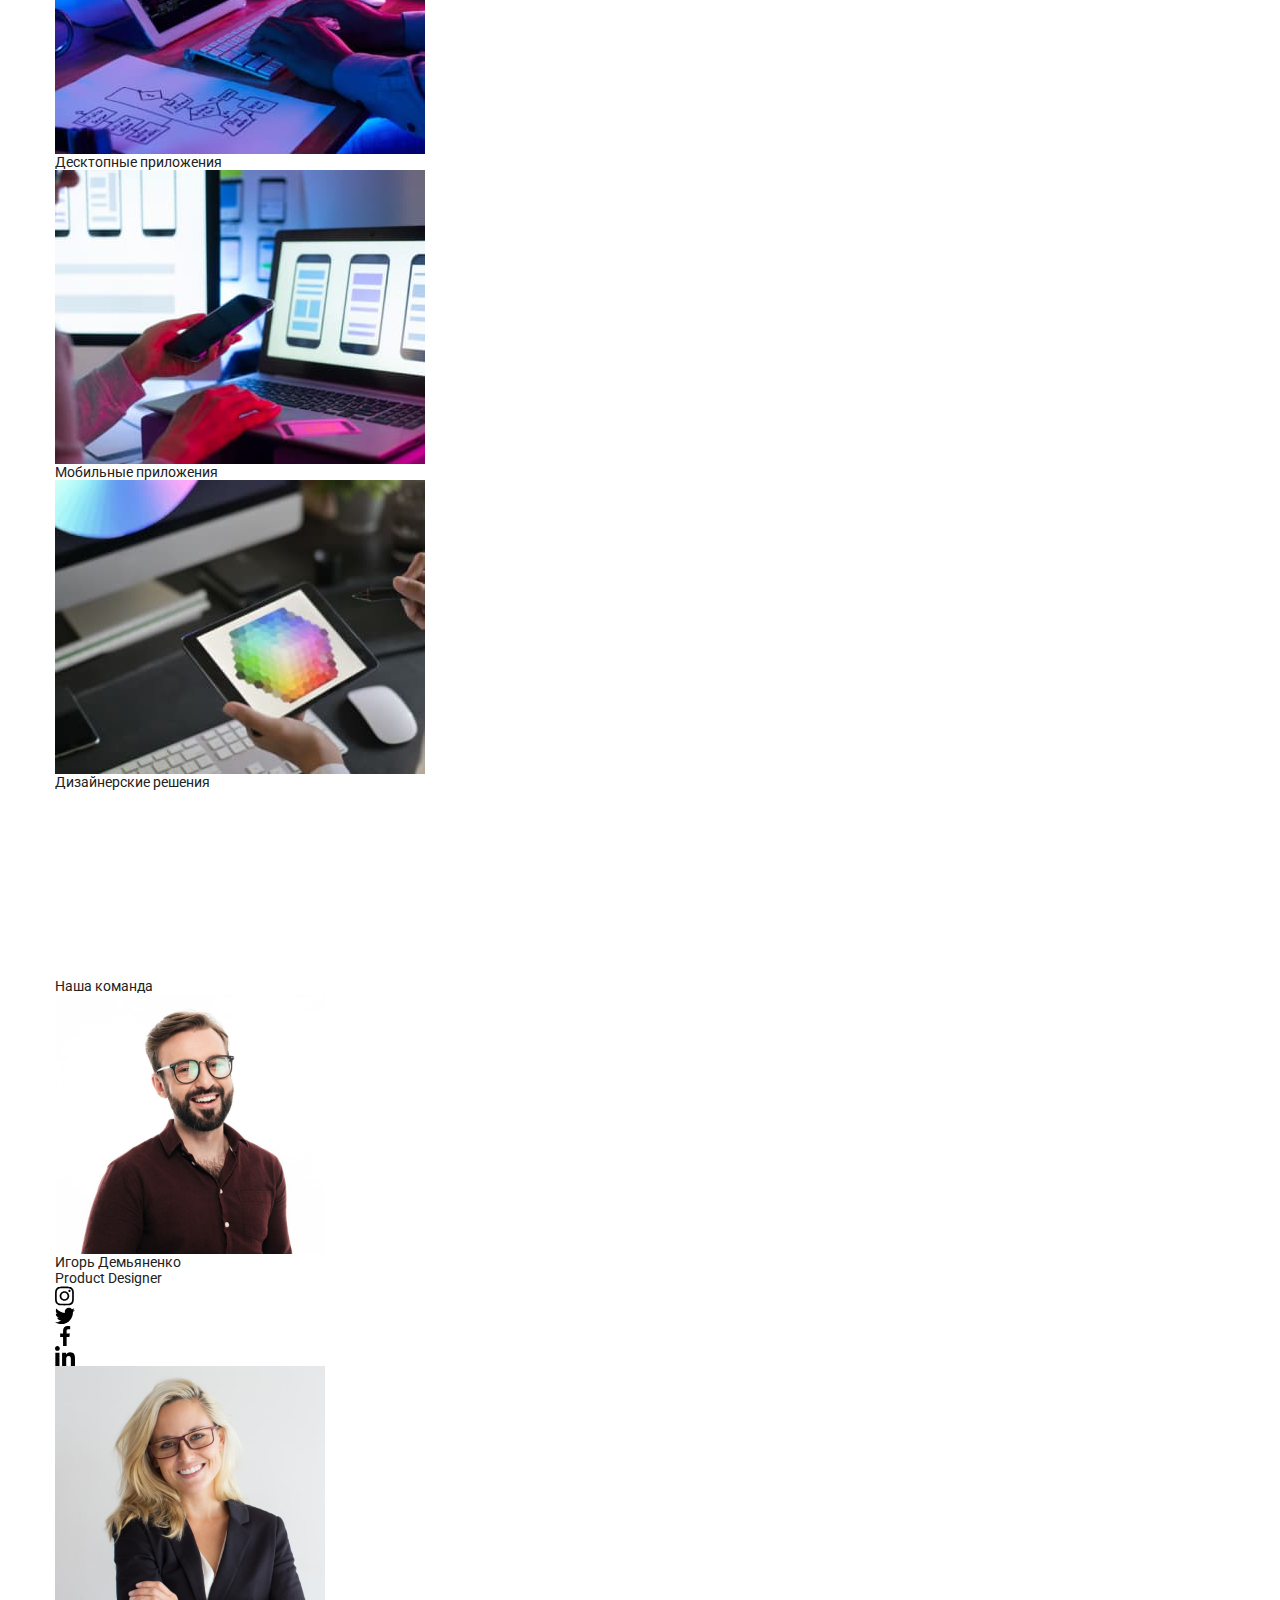
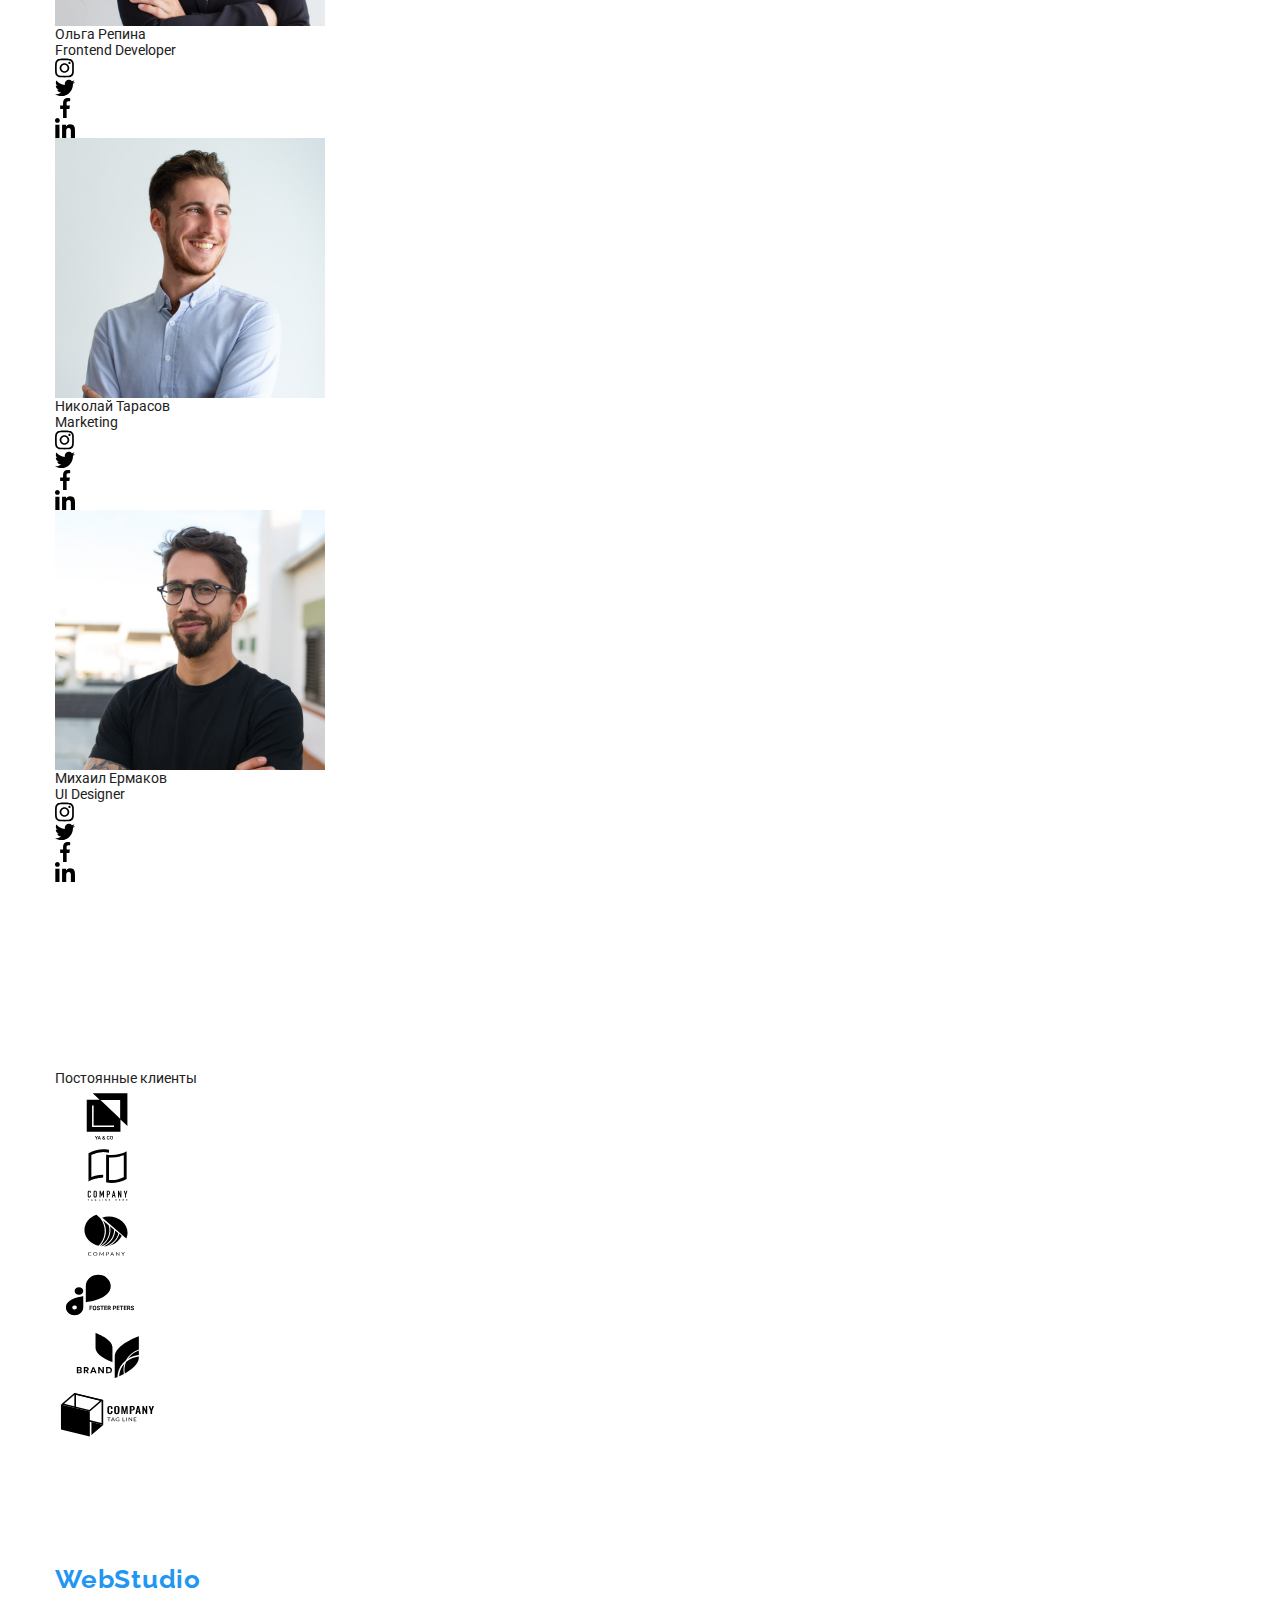
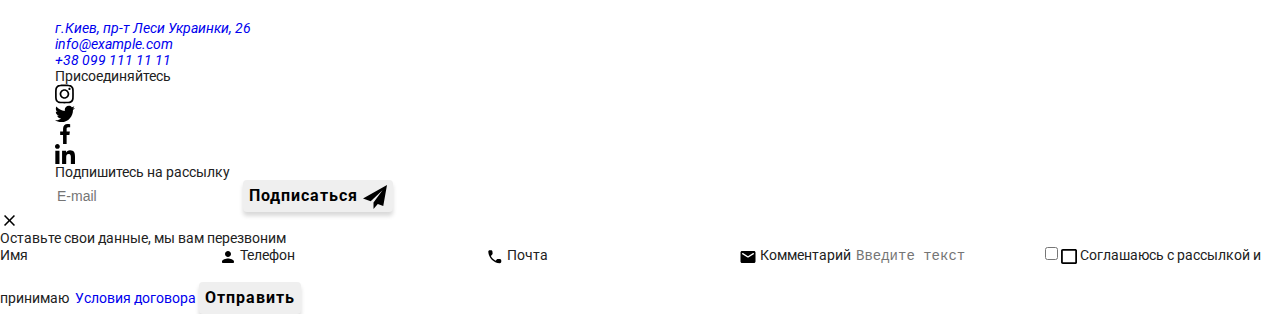
==== commit a0f2c94c: "header-ref" ====
--- a/index.html
+++ b/index.html
@@ -55,17 +55,17 @@
     <!-- Unique page content -->
     <main>
       <section class="hero">
-        <h1 class="hero-title">Эффективные решения для вашего бизнеса</h1>
-        <button type="button" class="btn hero-btn" data-modal-open>Заказать услугу</button>
+        <h1 class="hero__title">Эффективные решения для вашего бизнеса</h1>
+        <button class="btn hero__btn" type="button" data-modal-open>Заказать услугу</button>
       </section>
       <!-- Our features-->
-      <section class="section feature-section">
+      <section class="section features">
         <div class="container">
-          <h2 class="invisible">Особенности</h2>
-          <ul class="feature-list">
-            <li class="item item-antenna">
+          <h2 class="section__title features__title features__title--invisible">Особенности</h2>
+          <ul class="features__list">
+            <li class="features__item">
               <div class="thumb">
-                <svg width="120" height="70">
+                <svg class="icon" width="70" height="70">
                   <use href="./images/icons.svg#antenna"></use>
                 </svg>
               </div>
@@ -74,9 +74,9 @@
                 Идейные соображения, а также начало повседневной работы по формированию позиции.
               </p>
             </li>
-            <li class="item item-clock">
+            <li class="item">
               <div class="thumb">
-                <svg width="120" height="70">
+                <svg width="70" height="70">
                   <use href="./images/icons.svg#clock"></use>
                 </svg>
               </div>
@@ -85,9 +85,9 @@
                 Задача организации, в особенности же рамки и место обучения кадров влечет за собой.
               </p>
             </li>
-            <li class="item item-diagram">
+            <li class="item">
               <div class="thumb">
-                <svg width="120" height="70">
+                <svg width="70" height="70">
                   <use href="./images/icons.svg#diagram"></use>
                 </svg>
               </div>
@@ -96,9 +96,9 @@
                 Равным образом консультация с широким активом в значительной степени обуславливает.
               </p>
             </li>
-            <li class="item item-astronaut">
+            <li class="item">
               <div class="thumb">
-                <svg width="120" height="70">
+                <svg width="70" height="70">
                   <use href="./images/icons.svg#astronaut"></use>
                 </svg>
               </div>
--- a/css/main.min.css
+++ b/css/main.min.css
@@ -1,2 +1,2 @@
-:root{--main-font: 'Roboto';--second-font: 'Raleway';--main-color-text: #212121;--second-color-text: #757575;--accent-color: #2196f3;--accent-second-color: #188ce8;--primary-bgr: #ffffff;--second-bgr: #f5f4fa;--accent-bgr: #2f303a;--sec-text-color: var(--primary-bgr);--timing-function: cubic-bezier(0.4, 0, 0.2, 1)}html,body,div,span,applet,object,iframe,h1,h2,h3,h4,h5,h6,p,blockquote,pre,a,abbr,acronym,address,big,cite,code,del,dfn,em,img,ins,kbd,q,s,samp,small,strike,strong,sub,sup,tt,var,b,u,i,center,dl,dt,dd,ol,ul,li,fieldset,form,label,legend,table,caption,tbody,tfoot,thead,tr,th,td,article,aside,canvas,details,embed,figure,figcaption,footer,header,hgroup,menu,nav,output,ruby,section,summary,time,mark,audio,video{margin:0;padding:0;font-size:100%;vertical-align:baseline}a{text-decoration:none}a:active,a:hover{outline:0;text-decoration:none}ul,li{list-style-type:none;margin:0;padding:0}h1,h2,h3,h4,h5,h6{font-size:100%;font-weight:normal}html{-webkit-box-sizing:border-box;box-sizing:border-box}*,*:before,*:after{-webkit-box-sizing:border-box;box-sizing:border-box}:focus{outline:0}img,audio,video{max-width:100%;height:auto}audio,canvas,iframe,video,img,svg{vertical-align:middle}iframe{border:0}textarea{resize:none;overflow:auto;vertical-align:top;box-shadow:none;-webkit-box-shadow:none;-moz-box-shadow:none}input,textarea,select,button{outline:none;border:none;font-size:100%;margin:0}button,input{line-height:normal}table{border-collapse:collapse;border-spacing:0}td,th{padding:0;text-align:left}body{font-family:var(--main-font),sans-serif;font-size:14px;font-style:normal;font-weight:normal;background:var(--primary-bgr);color:var(--main-color-text)}.container{width:1200px;margin:0 auto;padding:0 15px}.nav-wrapper{display:-webkit-box;display:-ms-flexbox;display:flex;-webkit-box-align:center;-ms-flex-align:center;align-items:center}.header{border-bottom:1px solid #ececec}.header__wrapper{display:-webkit-box;display:-ms-flexbox;display:flex;-webkit-box-align:center;-ms-flex-align:center;align-items:center}.logo{display:block;margin-right:93px;padding-top:24px;padding-bottom:25px;font-family:var(--second-font),sans-serif;font-weight:700;font-size:26px;line-height:calc(31 / 26);letter-spacing:0.03em;color:var(--accent-color)}.logo--accent{color:#000000}.site-nav{display:-webkit-box;display:-ms-flexbox;display:flex;font-weight:500;line-height:1.14;letter-spacing:0.02em}.site-nav__item:not(:last-child){margin-right:50px}.site-nav__link{display:block;position:relative;padding-top:32px;padding-bottom:32px;color:var(--main-color-text)}.site-nav__link:hover{color:var(--accent-color)}.site-nav__link::after{content:'';position:absolute;left:0;bottom:0;display:block;width:100%;height:4px;border-radius:2px;background-color:var(--accent-color);opacity:0;-webkit-transform:scaleX(0);transform:scaleX(0);-webkit-transition:opacity 250ms var(--timing-function),-webkit-transform 250ms var(--timing-function);transition:opacity 250ms var(--timing-function),-webkit-transform 250ms var(--timing-function);transition:transform 250ms var(--timing-function),opacity 250ms var(--timing-function);transition:transform 250ms var(--timing-function),opacity 250ms var(--timing-function),-webkit-transform 250ms var(--timing-function)}.site-nav__link--active::after,.site-nav__link:hover::after{opacity:1;-webkit-transform:scaleX(1);transform:scaleX(1)}.site-nav__link--active{color:var(--accent-color)}.contacts{display:-webkit-box;display:-ms-flexbox;display:flex;margin-left:auto;font-weight:500;line-height:1.14;letter-spacing:0.02em}.contacts__item+.contacts__item{margin-left:50px}.contacts__link{display:-webkit-box;display:-ms-flexbox;display:flex;-webkit-box-align:center;-ms-flex-align:center;align-items:center;-webkit-box-pack:center;-ms-flex-pack:center;justify-content:center;padding:32px 0 32px 0;color:var(--second-color-text);-webkit-transition:color 250ms var(--timing-function);transition:color 250ms var(--timing-function)}.contacts__link:hover{color:var(--accent-color)}.contacts__link:hover .contacts__icon{fill:var(--accent-color)}.icon{fill:currentColor;-webkit-transition:fill 250ms var(--timing-function);transition:fill 250ms var(--timing-function)}.contacts__icon{margin-right:10px;fill:var(----second-color-text)}
+:root{--main-font: 'Roboto';--second-font: 'Raleway';--main-color-text: #212121;--second-color-text: #757575;--accent-color: #2196f3;--accent-second-color: #188ce8;--primary-bgr: #ffffff;--second-bgr: #f5f4fa;--accent-bgr: #2f303a;--sec-text-color: var(--primary-bgr);--timing-function: cubic-bezier(0.4, 0, 0.2, 1)}html,body,div,span,applet,object,iframe,h1,h2,h3,h4,h5,h6,p,blockquote,pre,a,abbr,acronym,address,big,cite,code,del,dfn,em,img,ins,kbd,q,s,samp,small,strike,strong,sub,sup,tt,var,b,u,i,center,dl,dt,dd,ol,ul,li,fieldset,form,label,legend,table,caption,tbody,tfoot,thead,tr,th,td,article,aside,canvas,details,embed,figure,figcaption,footer,header,hgroup,menu,nav,output,ruby,section,summary,time,mark,audio,video{margin:0;padding:0;font-size:100%;vertical-align:baseline}a{text-decoration:none}a:active,a:hover{outline:0;text-decoration:none}ul,li{list-style-type:none;margin:0;padding:0}h1,h2,h3,h4,h5,h6{font-size:100%;font-weight:normal}html{-webkit-box-sizing:border-box;box-sizing:border-box}*,*:before,*:after{-webkit-box-sizing:border-box;box-sizing:border-box}:focus{outline:0}img,audio,video{max-width:100%;height:auto}audio,canvas,iframe,video,img,svg{vertical-align:middle}iframe{border:0}textarea{resize:none;overflow:auto;vertical-align:top;box-shadow:none;-webkit-box-shadow:none;-moz-box-shadow:none}input,textarea,select,button{outline:none;border:none;font-size:100%;margin:0}button,input{line-height:normal}table{border-collapse:collapse;border-spacing:0}td,th{padding:0;text-align:left}body{font-family:var(--main-font),sans-serif;font-size:14px;font-style:normal;font-weight:normal;background:var(--primary-bgr);color:var(--main-color-text)}.container{width:1200px;margin:0 auto;padding:0 15px}.nav-wrapper{display:-webkit-box;display:-ms-flexbox;display:flex;-webkit-box-align:center;-ms-flex-align:center;align-items:center}.icon{fill:currentColor;-webkit-transition:fill 250ms var(--timing-function);transition:fill 250ms var(--timing-function)}.btn{display:inline-block;font-family:inherit;font-weight:700;font-size:16px;line-height:1.87;letter-spacing:0.06em;border:none;border-radius:4px;-webkit-box-shadow:0px 4px 4px rgba(0,0,0,0.15);box-shadow:0px 4px 4px rgba(0,0,0,0.15);-webkit-transition:background-color 250ms var(--timing-function);transition:background-color 250ms var(--timing-function);cursor:pointer}.section{padding:94px 0 94px 0}.section__title{font-weight:700;font-size:36px;line-height:1.7;letter-spacing:0.03em;text-transform:uppercase}.header{border-bottom:1px solid #ececec}.header__wrapper{display:-webkit-box;display:-ms-flexbox;display:flex;-webkit-box-align:center;-ms-flex-align:center;align-items:center}.logo{display:block;margin-right:93px;padding-top:24px;padding-bottom:25px;font-family:var(--second-font),sans-serif;font-weight:700;font-size:26px;line-height:calc(31 / 26);letter-spacing:0.03em;color:var(--accent-color)}.logo--accent{color:#000000}.site-nav{display:-webkit-box;display:-ms-flexbox;display:flex;font-weight:500;line-height:1.14;letter-spacing:0.02em}.site-nav__item:not(:last-child){margin-right:50px}.site-nav__link{display:block;position:relative;padding-top:32px;padding-bottom:32px;color:var(--main-color-text)}.site-nav__link:hover{color:var(--accent-color)}.site-nav__link::after{content:'';position:absolute;left:0;bottom:0;display:block;width:100%;height:4px;border-radius:2px;background-color:var(--accent-color);opacity:0;-webkit-transform:scaleX(0);transform:scaleX(0);-webkit-transition:opacity 250ms var(--timing-function),-webkit-transform 250ms var(--timing-function);transition:opacity 250ms var(--timing-function),-webkit-transform 250ms var(--timing-function);transition:transform 250ms var(--timing-function),opacity 250ms var(--timing-function);transition:transform 250ms var(--timing-function),opacity 250ms var(--timing-function),-webkit-transform 250ms var(--timing-function)}.site-nav__link--active::after,.site-nav__link:hover::after{opacity:1;-webkit-transform:scaleX(1);transform:scaleX(1)}.site-nav__link--active{color:var(--accent-color)}.contacts{display:-webkit-box;display:-ms-flexbox;display:flex;margin-left:auto;font-weight:500;line-height:1.14;letter-spacing:0.02em}.contacts__item+.contacts__item{margin-left:50px}.contacts__link{display:-webkit-box;display:-ms-flexbox;display:flex;-webkit-box-align:center;-ms-flex-align:center;align-items:center;-webkit-box-pack:center;-ms-flex-pack:center;justify-content:center;padding:32px 0 32px 0;color:var(--second-color-text);-webkit-transition:color 250ms var(--timing-function);transition:color 250ms var(--timing-function)}.contacts__link:hover{color:var(--accent-color)}.contacts__link:hover .contacts__icon{fill:var(--accent-color)}.contacts__icon{margin-right:10px;fill:var(----second-color-text)}.hero{min-height:600px;max-width:1600px;margin:0 auto;padding:200px 0;text-align:center;border:1px solid #000000;background-color:#c4c4c4;background-image:-webkit-gradient(linear, left top, left bottom, from(rgba(25,28,38,0.2)), to(rgba(25,28,38,0.2))),url("../images/hero.jpg");background-image:linear-gradient(rgba(25,28,38,0.2), rgba(25,28,38,0.2)),url("../images/hero.jpg");background-repeat:no-repeat;background-size:cover;background-position:center;-webkit-filter:drop-shadow(0px 4px 4px rgba(0,0,0,0.25));filter:drop-shadow(0px 4px 4px rgba(0,0,0,0.25))}.hero__title{max-width:650px;margin:0 auto;margin-bottom:30px;font-weight:900;font-size:44px;line-height:calc(60 / 44);letter-spacing:0.06em;text-transform:uppercase;color:var(--sec-text-color)}.hero__btn{padding:10px 32px;color:var(--sec-text-color);background-color:var(--accent-color)}.hero__btn:hover,.hero__btn:focus{background-color:var(--accent-second-color)}.feature-section{text-align:center;margin-bottom:50px;padding-bottom:0px;color:var(--main-color-text)}.feature-section--invisible{visibility:hidden;height:0}.features__title{color:var(--main-color-text);margin-bottom:10px}
 /*# sourceMappingURL=main.min.css.map */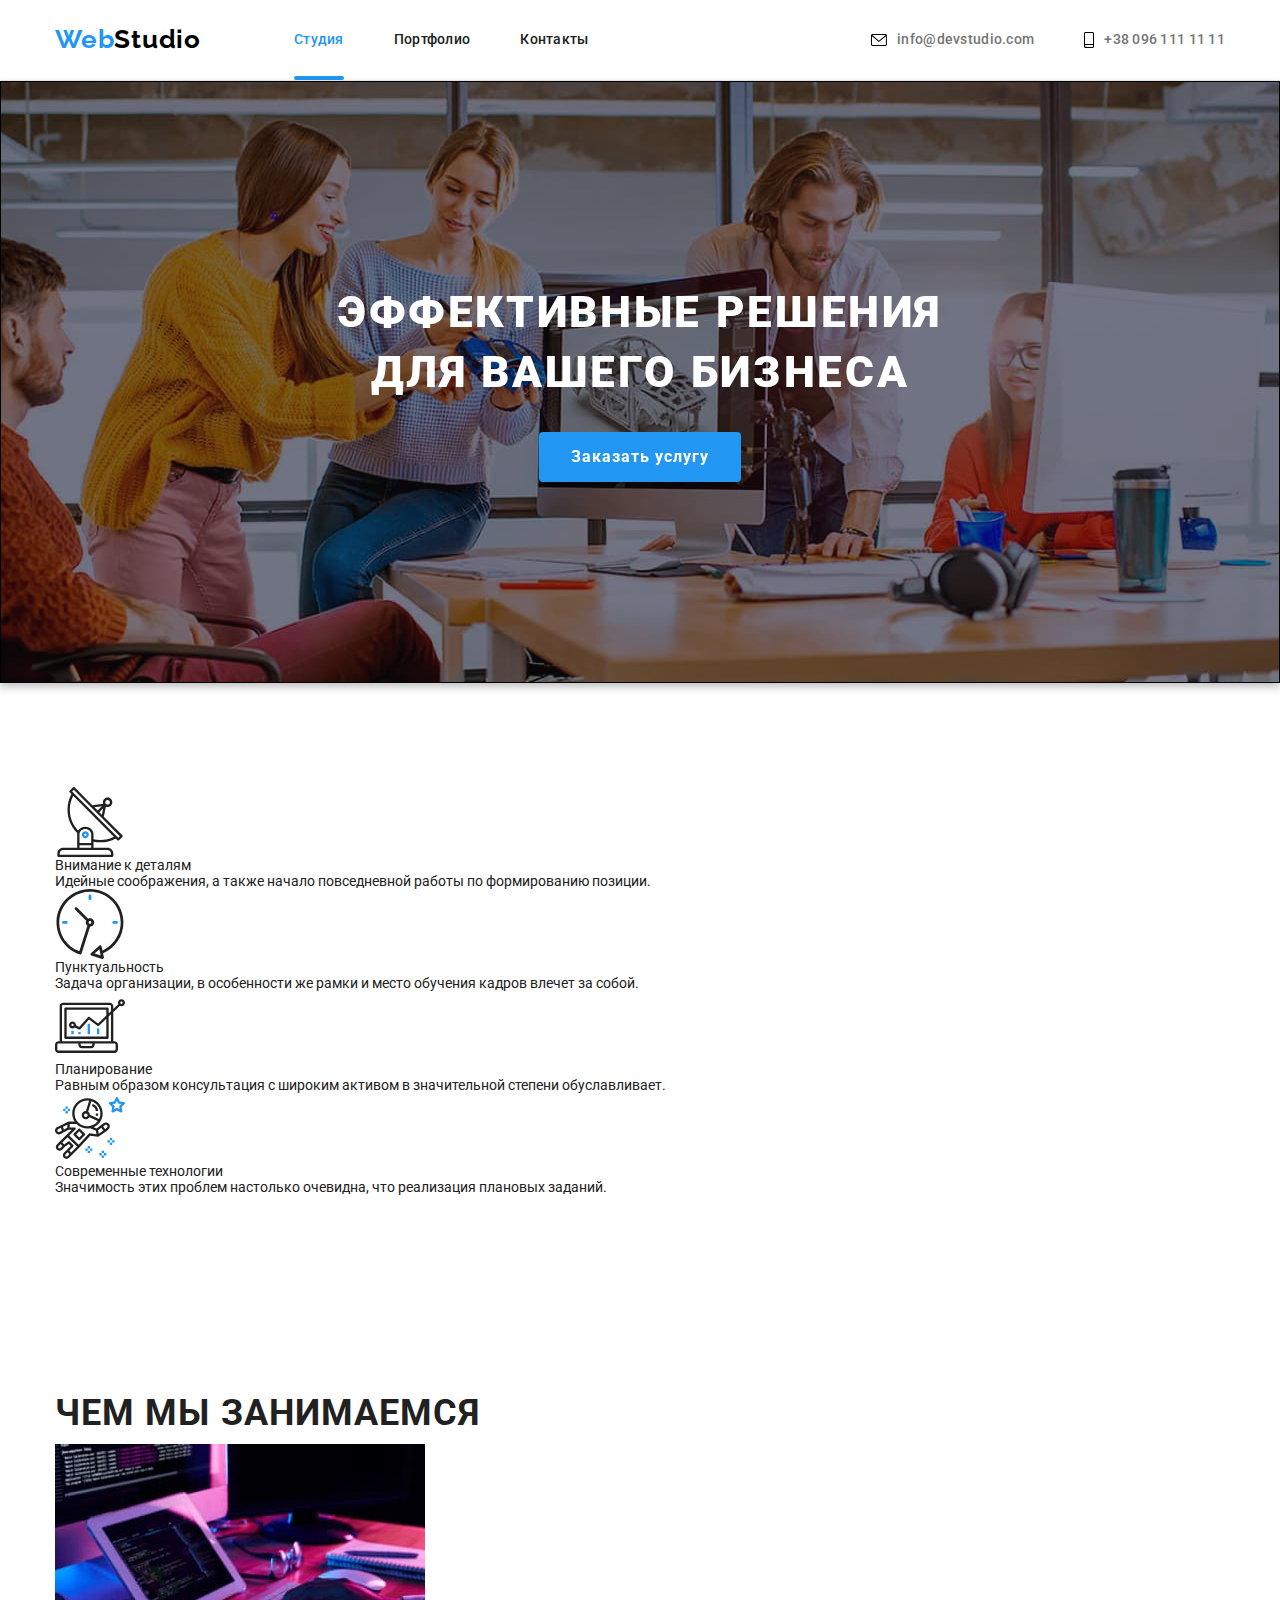
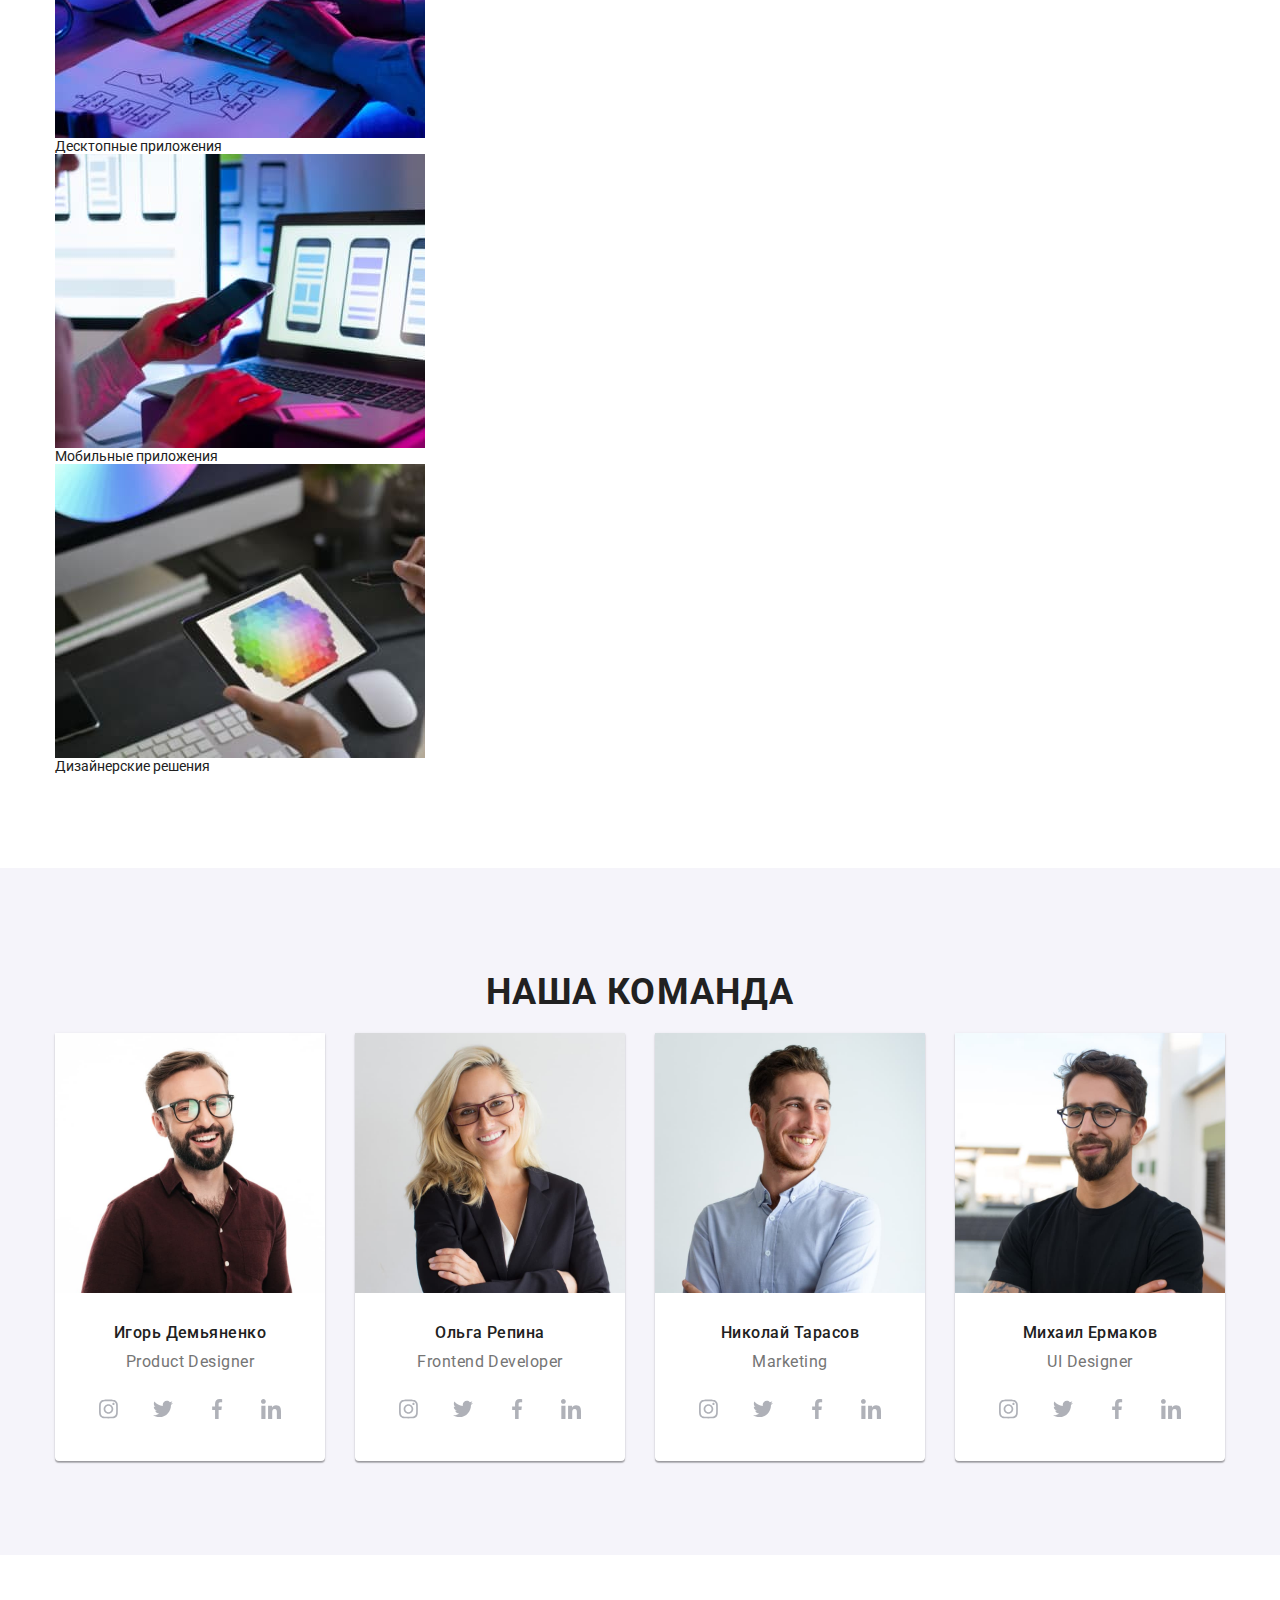
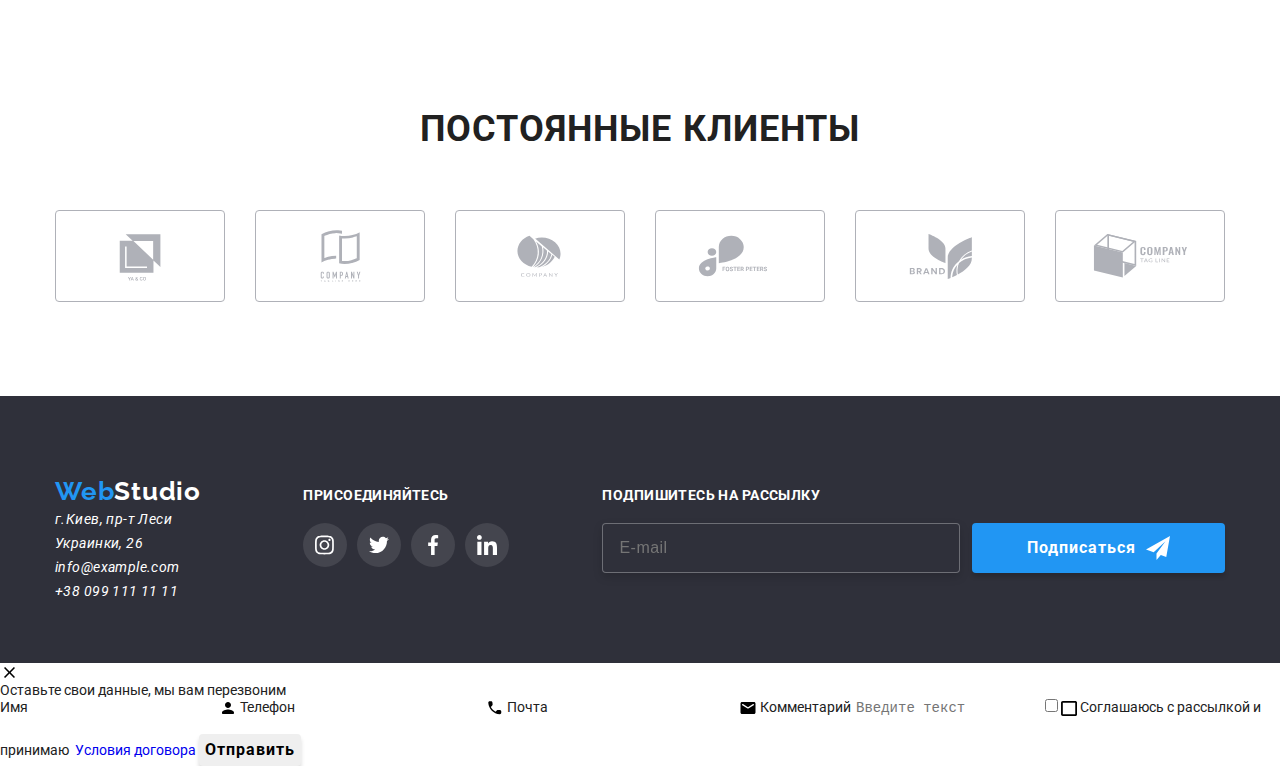
==== commit 94b69179: "first commit" ====
--- a/index.html
+++ b/index.html
@@ -113,7 +113,7 @@
       <!-- Works examples -->
       <section class="section">
         <div class="container">
-          <h2 class="section-title">Чем мы занимаемся</h2>
+          <h2 class="section__title">Чем мы занимаемся</h2>
           <ul class="works-list">
             <li class="item">
               <div class="item-thumb">
@@ -143,40 +143,45 @@
         </div>
       </section>
       <!-- Our team -->
-      <section class="section team-section">
+      <section class="section teams">
         <div class="container">
-          <h2 class="section-title">Наша команда</h2>
-          <ul class="team-list">
-            <li class="item">
-              <img src="./images/team/designer.jpg" alt="дизайнер, игорь демьяненко" width="270" />
-              <div class="team-content">
-                <h3 class="team-title">Игорь Демьяненко</h3>
-                <p lang="en" class="team-text">Product Designer</p>
-                <ul class="team-social-list">
-                  <li class="item">
-                    <a href="#" class="team-social-link">
-                      <svg width="20" height="20">
+          <h2 class="section__title teams__title">Наша команда</h2>
+          <ul class="teams__list">
+            <li class="team__card">
+              <img
+                class="team__avatar"
+                src="./images/team/designer.jpg"
+                alt="дизайнер, игорь демьяненко"
+                width="270"
+              />
+              <div class="team__meta">
+                <h3 class="team__name">Игорь Демьяненко</h3>
+                <p lang="en" class="team__position">Product Designer</p>
+                <ul class="team__social-list">
+                  <li class="team__social-item">
+                    <a class="team__social-link" href="#">
+                      <svg class="icon team__social-icon" width="20" height="20">
                         <use href="./images/icons.svg#instagram"></use>
                       </svg>
                     </a>
                   </li>
-                  <li class="item">
-                    <a href="#" class="team-social-link">
-                      <svg width="20" height="20">
+                  <li class="team__social-item">
+                    <a href="#" class="team__social-link">
+                      <svg class="icon team__social-icon" width="20" height="20">
                         <use href="./images/icons.svg#twitter"></use>
                       </svg>
                     </a>
                   </li>
-                  <li class="item">
-                    <a href="#" class="team-social-link">
-                      <svg width="20" height="20">
+                  <li class="team__social-item">
+                    <a class="team__social-link" href="#">
+                      <svg class="icon team__social-icon" width="20" height="20">
                         <use href="./images/icons.svg#facebook"></use>
                       </svg>
                     </a>
                   </li>
-                  <li class="item">
-                    <a href="#" class="team-social-link">
-                      <svg width="20" height="20">
+                  <li class="team__social-item">
+                    <a class="team__social-link" href="#">
+                      <svg class="icon team__social-icon" width="20" height="20">
                         <use href="./images/icons.svg#linkedin"></use>
                       </svg>
                     </a>
@@ -184,36 +189,41 @@
                 </ul>
               </div>
             </li>
-            <li class="item">
-              <img src="./images/team/developer.jpg" alt="разработчик, ольга репина" width="270" />
-              <div class="team-content">
-                <h3 class="team-title">Ольга Репина</h3>
-                <p lang="en" class="team-text">Frontend Developer</p>
-                <ul class="team-social-list">
-                  <li class="item">
-                    <a href="#" class="team-social-link">
-                      <svg width="20" height="20">
+            <li class="team__card">
+              <img
+                class="team__avatar"
+                src="./images/team/developer.jpg"
+                alt="разработчик, ольга репина"
+                width="270"
+              />
+              <div class="team__meta">
+                <h3 class="team__name">Ольга Репина</h3>
+                <p lang="en" class="team__position">Frontend Developer</p>
+                <ul class="team__social-list">
+                  <li class="team__social-item">
+                    <a class="team__social-link" href="#"">
+                      <svg class="icon team__social-icon" width="20" height="20">
                         <use href="./images/icons.svg#instagram"></use>
                       </svg>
                     </a>
                   </li>
-                  <li class="item">
-                    <a href="#" class="team-social-link">
-                      <svg width="20" height="20">
+                  <li class="team__social-item">
+                    <a class="team__social-link" href="#">
+                      <svg class="icon team__social-icon" width="20" height="20">
                         <use href="./images/icons.svg#twitter"></use>
                       </svg>
                     </a>
                   </li>
-                  <li class="item">
-                    <a href="#" class="team-social-link">
-                      <svg width="20" height="20">
+                  <li class="team__social-item">
+                    <a class="team__social-link" href="#">
+                      <svg class="icon team__social-icon" width="20" height="20">
                         <use href="./images/icons.svg#facebook"></use>
                       </svg>
                     </a>
                   </li>
-                  <li class="item">
-                    <a href="#" class="team-social-link">
-                      <svg width="20" height="20">
+                  <li class="team__social-item">
+                    <a class="team__social-link" href="#">
+                      <svg class="icon team__social-icon" width="20" height="20">
                         <use href="./images/icons.svg#linkedin"></use>
                       </svg>
                     </a>
@@ -221,41 +231,41 @@
                 </ul>
               </div>
             </li>
-            <li class="item">
+            <li class="team__card">
               <img
                 src="./images/team/marketing.jpg"
                 alt="маркетолог, николай тарасов"
                 width="270"
                 height="260"
               />
-              <div class="team-content">
-                <h3 class="team-title">Николай Тарасов</h3>
-                <p lang="en" class="team-text">Marketing</p>
-                <ul class="team-social-list">
-                  <li class="item">
-                    <a href="#" class="team-social-link">
-                      <svg width="20" height="20">
+              <div class="team__meta">
+                <h3 class="team__name">Николай Тарасов</h3>
+                <p lang="en" class="team__position">Marketing</p>
+                <ul class="team__social-list">
+                  <li class="team__social-item">
+                     <a class="team__social-link" href="#">
+                      <svg class="icon team__social-icon" width="20" height="20">
                         <use href="./images/icons.svg#instagram"></use>
                       </svg>
                     </a>
                   </li>
-                  <li class="item">
-                    <a href="#" class="team-social-link">
-                      <svg width="20" height="20">
+                  <li class="team__social-item">
+                     <a class="team__social-link" href="#">
+                      <svg class="icon team__social-icon" width="20" height="20">
                         <use href="./images/icons.svg#twitter"></use>
                       </svg>
                     </a>
                   </li>
-                  <li class="item">
-                    <a href="#" class="team-social-link">
-                      <svg width="20" height="20">
+                  <li class="team__social-item">
+                    <a class="team__social-link" href="#">
+                      <svg class="icon team__social-icon" width="20" height="20">
                         <use href="./images/icons.svg#facebook"></use>
                       </svg>
                     </a>
                   </li>
-                  <li class="item">
-                    <a href="#" class="team-social-link">
-                      <svg width="20" height="20">
+                  <li class="team__social-item">
+                    <a class="team__social-link" href="#">
+                      <svg class="icon team__social-icon" width="20" height="20">
                         <use href="./images/icons.svg#linkedin"></use>
                       </svg>
                     </a>
@@ -263,41 +273,41 @@
                 </ul>
               </div>
             </li>
-            <li class="item">
+            <li class="team__card">
               <img
                 src="./images/team/uidesigner.jpg"
                 alt="дизайнер, михаил ермаков"
                 width="270"
                 height="260"
               />
-              <div class="team-content">
-                <h3 class="team-title">Михаил Ермаков</h3>
-                <p lang="en" class="team-text">UI Designer</p>
-                <ul class="team-social-list">
-                  <li class="item">
-                    <a href="#" class="team-social-link">
-                      <svg width="20" height="20">
+              <div class="team__meta">
+                <h3 class="team__name">Михаил Ермаков</h3>
+                <p lang="en" class="team__position">UI Designer</p>
+                <ul class="team__social-list">
+                  <li class="team__social-item">
+                   <a class="team__social-link" href="#">
+                      <svg class="icon team__social-icon" width="20" height="20">
                         <use href="./images/icons.svg#instagram"></use>
                       </svg>
                     </a>
                   </li>
-                  <li class="item">
-                    <a href="#" class="team-social-link">
-                      <svg width="20" height="20">
+                  <li class="team__social-item">
+                   <a class="team__social-link" href="#">
+                      <svg class="icon team__social-icon" width="20" height="20">
                         <use href="./images/icons.svg#twitter"></use>
                       </svg>
                     </a>
                   </li>
-                  <li class="item">
-                    <a href="#" class="team-social-link">
-                      <svg width="20" height="20">
+                  <li class="team__social-item">
+                    <a class="team__social-link" href="#">
+                      <svg class="icon team__social-icon" width="20" height="20">
                         <use href="./images/icons.svg#facebook"></use>
                       </svg>
                     </a>
                   </li>
-                  <li class="item">
-                    <a href="#" class="team-social-link">
-                      <svg width="20" height="20">
+                  <li class="team__social-item">
+                    <a class="team__social-link" href="#">
+                      <svg class="icon team__social-icon" width="20" height="20">
                         <use href="./images/icons.svg#linkedin"></use>
                       </svg>
                     </a>
@@ -310,46 +320,46 @@
       </section>
       <section class="section">
         <div class="container">
-          <h2 class="section-title">Постоянные клиенты</h2>
-          <ul class="customer-list">
-            <li class="item">
-              <a href="#" class="customer-link">
-                <svg width="106" height="60">
+          <h2 class="section__title customer__title">Постоянные клиенты</h2>
+          <ul class="customer__list">
+            <li class="customer__item">
+              <a class="customer__link" href="#">
+                <svg class="icon customer__icon" width="106" height="60">
                   <use href="./images/icons.svg#logo-client1"></use>
                 </svg>
               </a>
             </li>
-            <li class="item">
-              <a href="#" class="customer-link">
-                <svg width="106" height="60">
+            <li class="customer__item">
+              <a class="customer__link" href="#">
+                <svg class="icon customer__icon" width="106" height="60">
                   <use href="./images/icons.svg#logo-client2"></use>
                 </svg>
               </a>
             </li>
-            <li class="item">
-              <a href="#" class="customer-link">
-                <svg width="106" height="60">
+            <li class="customer__item">
+              <a class="customer__link" href="#">
+                <svg class="icon customer__icon" width="106" height="60">
                   <use href="./images/icons.svg#logo-client3"></use>
                 </svg>
               </a>
             </li>
-            <li class="item">
-              <a href="#" class="customer-link">
-                <svg width="106" height="60">
+            <li class="customer__item">
+              <a class="customer__link" href="#">
+                <svg class="icon customer__icon" width="106" height="60">
                   <use href="./images/icons.svg#logo-client4"></use>
                 </svg>
               </a>
             </li>
-            <li class="item">
-              <a href="#" class="customer-link">
-                <svg width="106" height="60">
+            <li class="customer__item">
+              <a class="customer__link" href="#">
+                <svg class="icon customer__icon" width="106" height="60">
                   <use href="./images/icons.svg#logo-client5"></use>
                 </svg>
               </a>
             </li>
-            <li class="item">
-              <a href="#" class="customer-link">
-                <svg width="106" height="60">
+            <li class="customer__item">
+              <a class="customer__link" href="#">
+                <svg class="icon customer__icon" width="106" height="60">
                   <use href="./images/icons.svg#logo-client6"></use>
                 </svg>
               </a>
@@ -359,32 +369,32 @@
       </section>
     </main>
     <!-- Page footer-->
-    <footer class="page-footer">
+    <footer class="footer">
       <div class="container">
-        <div class="footer-list">
-          <div class="footer-address">
-            <a href="./index.html" class="logo logo-footer">
-              Web<span class="color-white">Studio</span>
+        <div class="footer__wrapper">
+          <div class="address__wrapper">
+            <a href="./index.html" class="logo footer__logo">
+              Web<span class="footer__logo--accent">Studio</span>
             </a>
             <address>
-              <ul class="address">
+              <ul class="contact-info">
                 <li>
                   <a
+                   class="contact-info__link"
                     href="https://goo.gl/maps/w9HEKeFZL726Zbut9"
                     target="_blank"
                     rel="noreferrer noopener nofollow"
-                    class="address-link"
                   >
                     г.Киев, пр-т Леси Украинки, 26
                   </a>
                 </li>
                 <li>
-                  <a href="mailto:info@example.com" class="address-link address-contact">
+                  <a  class="contact-info__link" href="mailto:info@example.com">
                     info@example.com
                   </a>
                 </li>
                 <li>
-                  <a href="tel:+380991111111" class="address-link address-contact">
+                  <a  class="contact-info__link" href="tel:+380991111111">
                     +38 099 111 11 11
                   </a>
                 </li>
--- a/css/main.min.css
+++ b/css/main.min.css
@@ -1,2 +1,2 @@
-:root{--main-font: 'Roboto';--second-font: 'Raleway';--main-color-text: #212121;--second-color-text: #757575;--accent-color: #2196f3;--accent-second-color: #188ce8;--primary-bgr: #ffffff;--second-bgr: #f5f4fa;--accent-bgr: #2f303a;--sec-text-color: var(--primary-bgr);--timing-function: cubic-bezier(0.4, 0, 0.2, 1)}html,body,div,span,applet,object,iframe,h1,h2,h3,h4,h5,h6,p,blockquote,pre,a,abbr,acronym,address,big,cite,code,del,dfn,em,img,ins,kbd,q,s,samp,small,strike,strong,sub,sup,tt,var,b,u,i,center,dl,dt,dd,ol,ul,li,fieldset,form,label,legend,table,caption,tbody,tfoot,thead,tr,th,td,article,aside,canvas,details,embed,figure,figcaption,footer,header,hgroup,menu,nav,output,ruby,section,summary,time,mark,audio,video{margin:0;padding:0;font-size:100%;vertical-align:baseline}a{text-decoration:none}a:active,a:hover{outline:0;text-decoration:none}ul,li{list-style-type:none;margin:0;padding:0}h1,h2,h3,h4,h5,h6{font-size:100%;font-weight:normal}html{-webkit-box-sizing:border-box;box-sizing:border-box}*,*:before,*:after{-webkit-box-sizing:border-box;box-sizing:border-box}:focus{outline:0}img,audio,video{max-width:100%;height:auto}audio,canvas,iframe,video,img,svg{vertical-align:middle}iframe{border:0}textarea{resize:none;overflow:auto;vertical-align:top;box-shadow:none;-webkit-box-shadow:none;-moz-box-shadow:none}input,textarea,select,button{outline:none;border:none;font-size:100%;margin:0}button,input{line-height:normal}table{border-collapse:collapse;border-spacing:0}td,th{padding:0;text-align:left}body{font-family:var(--main-font),sans-serif;font-size:14px;font-style:normal;font-weight:normal;background:var(--primary-bgr);color:var(--main-color-text)}.container{width:1200px;margin:0 auto;padding:0 15px}.nav-wrapper{display:-webkit-box;display:-ms-flexbox;display:flex;-webkit-box-align:center;-ms-flex-align:center;align-items:center}.icon{fill:currentColor;-webkit-transition:fill 250ms var(--timing-function);transition:fill 250ms var(--timing-function)}.btn{display:inline-block;font-family:inherit;font-weight:700;font-size:16px;line-height:1.87;letter-spacing:0.06em;border:none;border-radius:4px;-webkit-box-shadow:0px 4px 4px rgba(0,0,0,0.15);box-shadow:0px 4px 4px rgba(0,0,0,0.15);-webkit-transition:background-color 250ms var(--timing-function);transition:background-color 250ms var(--timing-function);cursor:pointer}.section{padding:94px 0 94px 0}.section__title{font-weight:700;font-size:36px;line-height:1.7;letter-spacing:0.03em;text-transform:uppercase}.header{border-bottom:1px solid #ececec}.header__wrapper{display:-webkit-box;display:-ms-flexbox;display:flex;-webkit-box-align:center;-ms-flex-align:center;align-items:center}.logo{display:block;margin-right:93px;padding-top:24px;padding-bottom:25px;font-family:var(--second-font),sans-serif;font-weight:700;font-size:26px;line-height:calc(31 / 26);letter-spacing:0.03em;color:var(--accent-color)}.logo--accent{color:#000000}.site-nav{display:-webkit-box;display:-ms-flexbox;display:flex;font-weight:500;line-height:1.14;letter-spacing:0.02em}.site-nav__item:not(:last-child){margin-right:50px}.site-nav__link{display:block;position:relative;padding-top:32px;padding-bottom:32px;color:var(--main-color-text)}.site-nav__link:hover{color:var(--accent-color)}.site-nav__link::after{content:'';position:absolute;left:0;bottom:0;display:block;width:100%;height:4px;border-radius:2px;background-color:var(--accent-color);opacity:0;-webkit-transform:scaleX(0);transform:scaleX(0);-webkit-transition:opacity 250ms var(--timing-function),-webkit-transform 250ms var(--timing-function);transition:opacity 250ms var(--timing-function),-webkit-transform 250ms var(--timing-function);transition:transform 250ms var(--timing-function),opacity 250ms var(--timing-function);transition:transform 250ms var(--timing-function),opacity 250ms var(--timing-function),-webkit-transform 250ms var(--timing-function)}.site-nav__link--active::after,.site-nav__link:hover::after{opacity:1;-webkit-transform:scaleX(1);transform:scaleX(1)}.site-nav__link--active{color:var(--accent-color)}.contacts{display:-webkit-box;display:-ms-flexbox;display:flex;margin-left:auto;font-weight:500;line-height:1.14;letter-spacing:0.02em}.contacts__item+.contacts__item{margin-left:50px}.contacts__link{display:-webkit-box;display:-ms-flexbox;display:flex;-webkit-box-align:center;-ms-flex-align:center;align-items:center;-webkit-box-pack:center;-ms-flex-pack:center;justify-content:center;padding:32px 0 32px 0;color:var(--second-color-text);-webkit-transition:color 250ms var(--timing-function);transition:color 250ms var(--timing-function)}.contacts__link:hover{color:var(--accent-color)}.contacts__link:hover .contacts__icon{fill:var(--accent-color)}.contacts__icon{margin-right:10px;fill:var(----second-color-text)}.hero{min-height:600px;max-width:1600px;margin:0 auto;padding:200px 0;text-align:center;border:1px solid #000000;background-color:#c4c4c4;background-image:-webkit-gradient(linear, left top, left bottom, from(rgba(25,28,38,0.2)), to(rgba(25,28,38,0.2))),url("../images/hero.jpg");background-image:linear-gradient(rgba(25,28,38,0.2), rgba(25,28,38,0.2)),url("../images/hero.jpg");background-repeat:no-repeat;background-size:cover;background-position:center;-webkit-filter:drop-shadow(0px 4px 4px rgba(0,0,0,0.25));filter:drop-shadow(0px 4px 4px rgba(0,0,0,0.25))}.hero__title{max-width:650px;margin:0 auto;margin-bottom:30px;font-weight:900;font-size:44px;line-height:calc(60 / 44);letter-spacing:0.06em;text-transform:uppercase;color:var(--sec-text-color)}.hero__btn{padding:10px 32px;color:var(--sec-text-color);background-color:var(--accent-color)}.hero__btn:hover,.hero__btn:focus{background-color:var(--accent-second-color)}.feature-section{text-align:center;margin-bottom:50px;padding-bottom:0px;color:var(--main-color-text)}.feature-section--invisible{visibility:hidden;height:0}.features__title{color:var(--main-color-text);margin-bottom:10px}
+:root{--main-font: 'Roboto';--second-font: 'Raleway';--main-color-text: #212121;--second-color-text: #757575;--accent-color: #2196f3;--accent-second-color: #188ce8;--primary-bgr: #ffffff;--second-bgr: #f5f4fa;--accent-bgr: #2f303a;--sec-text-color: var(--primary-bgr);--timing-function: cubic-bezier(0.4, 0, 0.2, 1)}html,body,div,span,applet,object,iframe,h1,h2,h3,h4,h5,h6,p,blockquote,pre,a,abbr,acronym,address,big,cite,code,del,dfn,em,img,ins,kbd,q,s,samp,small,strike,strong,sub,sup,tt,var,b,u,i,center,dl,dt,dd,ol,ul,li,fieldset,form,label,legend,table,caption,tbody,tfoot,thead,tr,th,td,article,aside,canvas,details,embed,figure,figcaption,footer,header,hgroup,menu,nav,output,ruby,section,summary,time,mark,audio,video{margin:0;padding:0;font-size:100%;vertical-align:baseline}a{text-decoration:none}a:active,a:hover{outline:0;text-decoration:none}ul,li{list-style-type:none;margin:0;padding:0}h1,h2,h3,h4,h5,h6{font-size:100%;font-weight:normal}html{-webkit-box-sizing:border-box;box-sizing:border-box}*,*:before,*:after{-webkit-box-sizing:border-box;box-sizing:border-box}:focus{outline:0}img,audio,video{max-width:100%;height:auto}audio,canvas,iframe,video,img,svg{vertical-align:middle}iframe{border:0}textarea{resize:none;overflow:auto;vertical-align:top;box-shadow:none;-webkit-box-shadow:none;-moz-box-shadow:none}input,textarea,select,button{outline:none;border:none;font-size:100%;margin:0}button,input{line-height:normal}table{border-collapse:collapse;border-spacing:0}td,th{padding:0;text-align:left}body{font-family:var(--main-font),sans-serif;font-size:14px;font-style:normal;font-weight:normal;background:var(--primary-bgr);color:var(--main-color-text)}.container{width:1200px;margin:0 auto;padding:0 15px}.nav-wrapper{display:-webkit-box;display:-ms-flexbox;display:flex;-webkit-box-align:center;-ms-flex-align:center;align-items:center}.section{padding:94px 0 94px 0}.section__title{font-weight:700;font-size:36px;line-height:1.7;letter-spacing:0.03em;text-transform:uppercase}.icon{fill:currentColor;-webkit-transition:fill 250ms var(--timing-function);transition:fill 250ms var(--timing-function)}.btn{display:inline-block;font-family:inherit;font-weight:700;font-size:16px;line-height:1.87;letter-spacing:0.06em;border:none;border-radius:4px;-webkit-box-shadow:0px 4px 4px rgba(0,0,0,0.15);box-shadow:0px 4px 4px rgba(0,0,0,0.15);-webkit-transition:background-color 250ms var(--timing-function);transition:background-color 250ms var(--timing-function);cursor:pointer}.header{border-bottom:1px solid #ececec}.header__wrapper{display:-webkit-box;display:-ms-flexbox;display:flex;-webkit-box-align:center;-ms-flex-align:center;align-items:center}.logo{display:block;margin-right:93px;padding-top:24px;padding-bottom:25px;font-family:var(--second-font),sans-serif;font-weight:700;font-size:26px;line-height:calc(31 / 26);letter-spacing:0.03em;color:var(--accent-color)}.logo--accent{color:#000000}.site-nav{display:-webkit-box;display:-ms-flexbox;display:flex;font-weight:500;line-height:1.14;letter-spacing:0.02em}.site-nav__item:not(:last-child){margin-right:50px}.site-nav__link{display:block;position:relative;padding-top:32px;padding-bottom:32px;color:var(--main-color-text)}.site-nav__link:hover{color:var(--accent-color)}.site-nav__link::after{content:'';position:absolute;left:0;bottom:0;display:block;width:100%;height:4px;border-radius:2px;background-color:var(--accent-color);opacity:0;-webkit-transform:scaleX(0);transform:scaleX(0);-webkit-transition:opacity 250ms var(--timing-function),-webkit-transform 250ms var(--timing-function);transition:opacity 250ms var(--timing-function),-webkit-transform 250ms var(--timing-function);transition:transform 250ms var(--timing-function),opacity 250ms var(--timing-function);transition:transform 250ms var(--timing-function),opacity 250ms var(--timing-function),-webkit-transform 250ms var(--timing-function)}.site-nav__link--active::after,.site-nav__link:hover::after{opacity:1;-webkit-transform:scaleX(1);transform:scaleX(1)}.site-nav__link--active{color:var(--accent-color)}.contacts{display:-webkit-box;display:-ms-flexbox;display:flex;margin-left:auto;font-weight:500;line-height:1.14;letter-spacing:0.02em}.contacts__item+.contacts__item{margin-left:50px}.contacts__link{display:-webkit-box;display:-ms-flexbox;display:flex;-webkit-box-align:center;-ms-flex-align:center;align-items:center;-webkit-box-pack:center;-ms-flex-pack:center;justify-content:center;padding:32px 0 32px 0;color:var(--second-color-text);-webkit-transition:color 250ms var(--timing-function);transition:color 250ms var(--timing-function)}.contacts__link:hover{color:var(--accent-color)}.contacts__link:hover .contacts__icon{fill:var(--accent-color)}.contacts__icon{margin-right:10px;fill:var(----second-color-text)}.hero{min-height:600px;max-width:1600px;margin:0 auto;padding:200px 0;text-align:center;border:1px solid #000000;background-color:#c4c4c4;background-image:-webkit-gradient(linear, left top, left bottom, from(rgba(25,28,38,0.2)), to(rgba(25,28,38,0.2))),url("../images/hero.jpg");background-image:linear-gradient(rgba(25,28,38,0.2), rgba(25,28,38,0.2)),url("../images/hero.jpg");background-repeat:no-repeat;background-size:cover;background-position:center;-webkit-filter:drop-shadow(0px 4px 4px rgba(0,0,0,0.25));filter:drop-shadow(0px 4px 4px rgba(0,0,0,0.25))}.hero__title{max-width:650px;margin:0 auto;margin-bottom:30px;font-weight:900;font-size:44px;line-height:calc(60 / 44);letter-spacing:0.06em;text-transform:uppercase;color:var(--sec-text-color)}.hero__btn{padding:10px 32px;color:var(--sec-text-color);background-color:var(--accent-color)}.hero__btn:hover,.hero__btn:focus{background-color:var(--accent-second-color)}.feature-section{text-align:center;margin-bottom:50px;padding-bottom:0px;color:var(--main-color-text)}.features__title{color:var(--main-color-text);margin-bottom:10px}.features__title--invisible{visibility:hidden;height:0}.teams{text-align:center;margin-bottom:50px;color:var(--main-color-text);background-color:var(--second-bgr)}.teams__title{color:var(--main-color-text);margin-bottom:10px}.teams__list{display:-webkit-box;display:-ms-flexbox;display:flex}.team__card{width:calc(100% - 90px / 4);background-color:var(--primary-bgr);-webkit-box-shadow:0px 1px 3px rgba(0,0,0,0.12),0px 1px 1px rgba(0,0,0,0.14),0px 2px 1px rgba(0,0,0,0.2);box-shadow:0px 1px 3px rgba(0,0,0,0.12),0px 1px 1px rgba(0,0,0,0.14),0px 2px 1px rgba(0,0,0,0.2);border-radius:0px 0px 4px 4px}.teams__list>.team__card:not(:nth-child(4n)){margin-right:30px}.team__meta{padding-top:30px;padding-bottom:30px}.team__name{margin-bottom:10px;font-weight:500;font-size:16px;line-height:calc(19 / 16);text-align:center;letter-spacing:0.03em;color:var(--main-color-text)}.team__position{margin-bottom:16px;font-size:16px;line-height:calc(19 / 16);text-align:center;letter-spacing:0.03em;color:var(--second-color-text)}.team__social-list{display:-webkit-box;display:-ms-flexbox;display:flex;-webkit-box-pack:center;-ms-flex-pack:center;justify-content:center}.team__social-list>.team__social-item:not(:last-child){margin-right:10px}.team__social-link{display:-webkit-box;display:-ms-flexbox;display:flex;-webkit-box-align:center;-ms-flex-align:center;align-items:center;-webkit-box-pack:center;-ms-flex-pack:center;justify-content:center;width:44px;height:44px;border-radius:50%;background-color:var(--primary-bgr);-webkit-transition:background-color 250ms var(--timing-function);transition:background-color 250ms var(--timing-function)}.team__social-link:hover,.team__social-link:focus{background-color:var(--accent-color)}.team__social-link:hover .team__social-icon,.team__social-link:focus .team__social-icon{fill:#ffffff}.team__social-icon{fill:#afb1b8}.customer__title{text-align:center;margin-bottom:50px;color:var(--main-color-text)}.customer__list{display:-webkit-box;display:-ms-flexbox;display:flex}.customer__list>.customer__item:not(:nth-child(6n)){margin-right:30px}.customer__link{display:block;width:170px;height:92px;padding:16px 32px;border:1px solid #afb1b8;border-radius:4px;-webkit-transition:border-color 250ms var(--timing-function);transition:border-color 250ms var(--timing-function)}.customer__link:hover{border:1px solid var(--accent-color)}.customer__link:hover .customer__icon,.customer__link:focus .customer__icon{fill:var(--accent-color)}.customer__icon{fill:#afb1b8}.footer{padding:60px 0 60px 0;background-color:var(--accent-bgr)}.footer__wrapper{display:-webkit-box;display:-ms-flexbox;display:flex;-webkit-box-align:baseline;-ms-flex-align:baseline;align-items:baseline}.footer__logo{margin-right:0;padding:0}.footer__logo--accent{color:#ffffff}.address__wrapper{margin-top:20px;font-style:normal}.contact-info__link{display:inline-block;line-height:24px;letter-spacing:0.03em;color:var(--primary-bgr)}.contact-info__link:hover,.contact-info__link:focus{color:var(--accent-color)}.address-link.address-contact{margin-top:9px;color:rgba(255,255,255,0.6);-webkit-transition:color 250ms var(--timing-function);transition:color 250ms var(--timing-function)}.footer-social{padding-left:70px}.footer-text{margin-bottom:20px;font-weight:bold;line-height:calc(16 / 14);letter-spacing:0.03em;text-transform:uppercase;color:var(--primary-bgr)}.footer-social-list{display:-webkit-box;display:-ms-flexbox;display:flex}.footer-social-list>.item:not(:last-child){margin-right:10px}.footer-social-link{display:-webkit-box;display:-ms-flexbox;display:flex;-webkit-box-align:center;-ms-flex-align:center;align-items:center;-webkit-box-pack:center;-ms-flex-pack:center;justify-content:center;width:44px;height:44px;border-radius:50%;background-color:rgba(255,255,255,0.1);-webkit-transition:background-color 250ms var(--timing-function);transition:background-color 250ms var(--timing-function)}.footer-social-link svg{fill:var(--primary-bgr);-webkit-transition:fill 250ms var(--timing-function);transition:fill 250ms var(--timing-function)}.footer-social-link:hover{background-color:var(--accent-color)}.footer-social-link:hover svg,.footer-social-link:focus svg{fill:var(--primary-bgr)}.footer-subscriber{margin-left:93px}.footer-field{display:-webkit-box;display:-ms-flexbox;display:flex;justify-items:baseline}.footer-label{margin-right:12px}.footer-input{width:358px;height:50px;padding:15px 16px 15px 16px;color:rgba(255,255,255,0.6);font-size:16px;line-height:calc(20 / 16);letter-spacing:0.03em;border:1px solid rgba(255,255,255,0.3);-webkit-filter:drop-shadow(0px 4px 4px rgba(0,0,0,0.15));filter:drop-shadow(0px 4px 4px rgba(0,0,0,0.15));background-color:var(--accent-bgr);border-radius:4px;-webkit-transition:border-color 250ms var(--timing-function);transition:border-color 250ms var(--timing-function)}.footer-input:focus,.footer-input:hover{border:1px solid var(--accent-color)}.footer-submit-btn{background-color:var(--accent-color);-webkit-box-shadow:0px 4px 4px rgba(0,0,0,0.15);box-shadow:0px 4px 4px rgba(0,0,0,0.15);border-radius:4px;padding:10px 55px;display:-webkit-box;display:-ms-flexbox;display:flex;justify-items:center;-webkit-box-align:center;-ms-flex-align:center;align-items:center;font-weight:700;font-size:16px;line-height:calc(30 / 16);letter-spacing:0.06em;color:var(--sec-text-color);-webkit-transition:background-color 250ms var(--timing-function) box-shadow 250ms var(--timing-function);transition:background-color 250ms var(--timing-function) box-shadow 250ms var(--timing-function)}.footer-submit-text{margin-right:10px}.footer-submit-ico{fill:var(--primary-bgr);-webkit-transition:fill 250ms var(--timing-function);transition:fill 250ms var(--timing-function)}.footer-submit-btn:hover,.footer-submit-btn:focus{background-color:var(--accent-second-color)}
 /*# sourceMappingURL=main.min.css.map */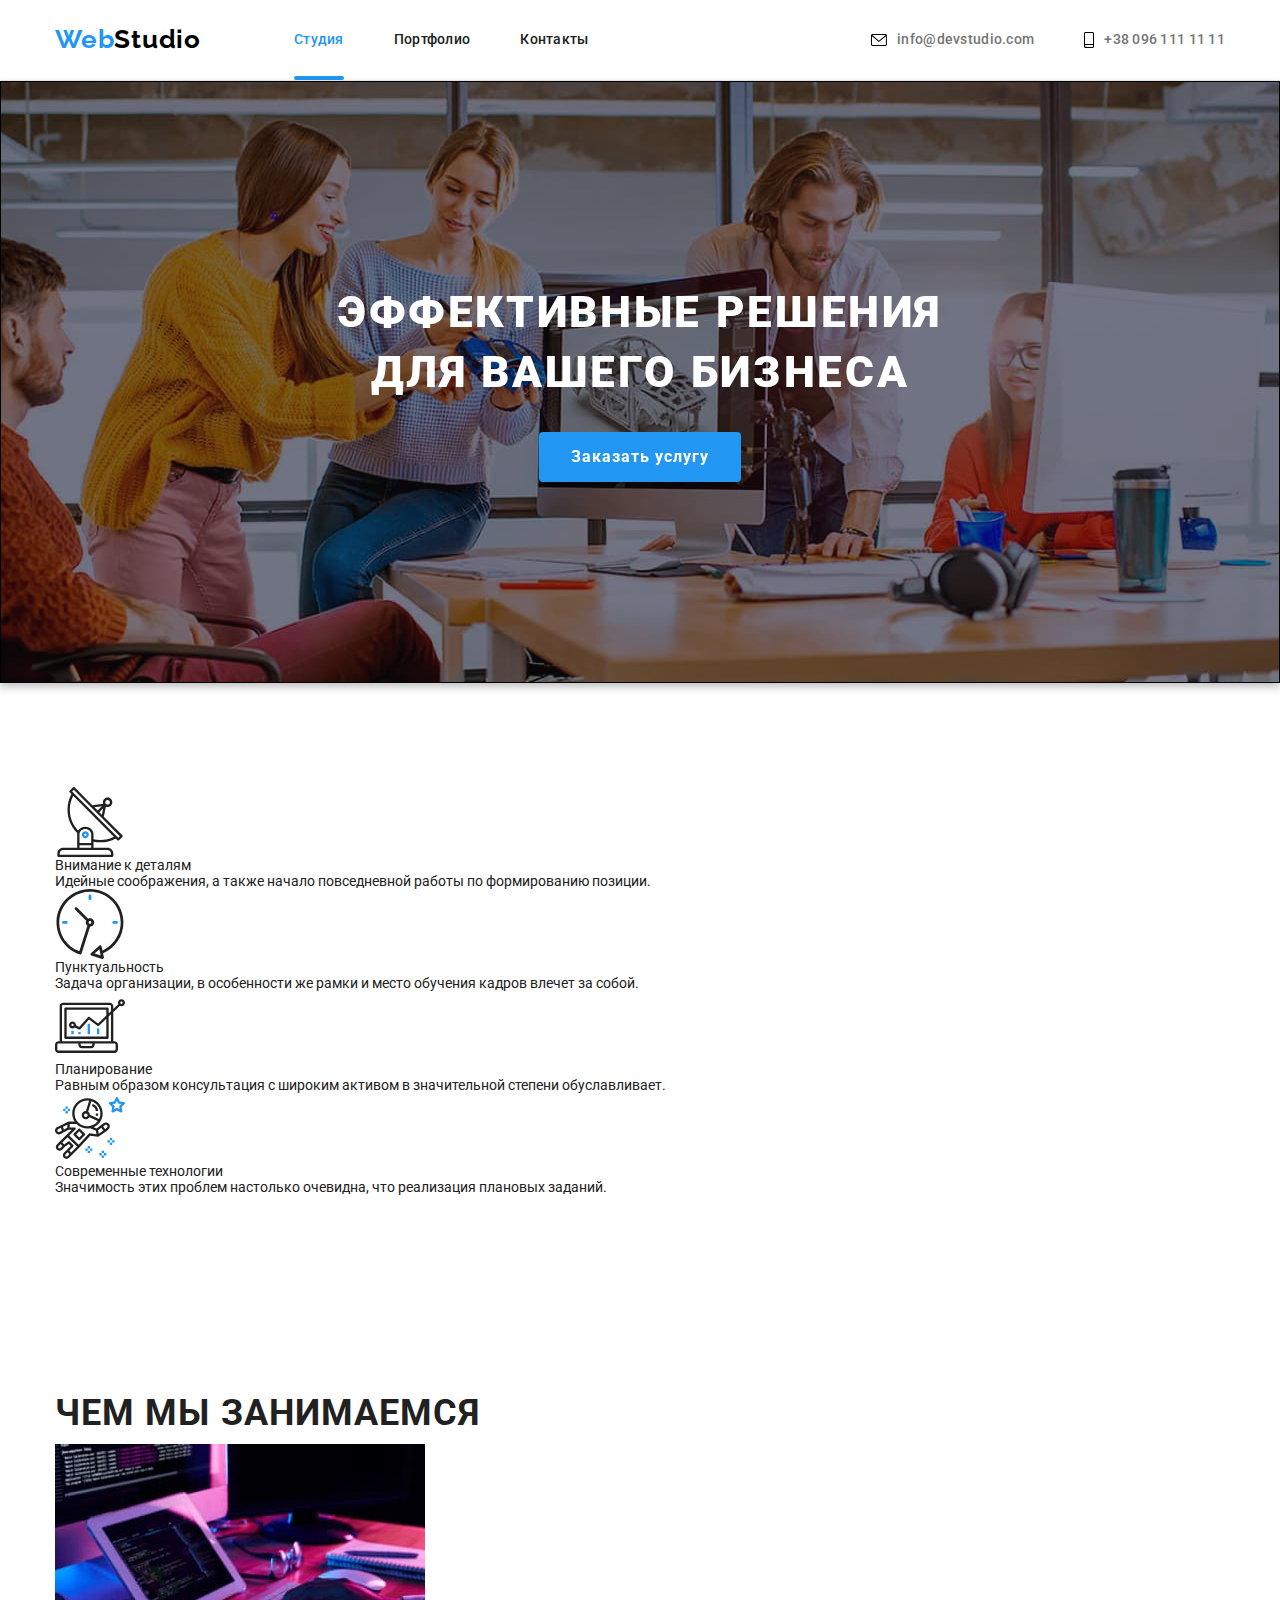
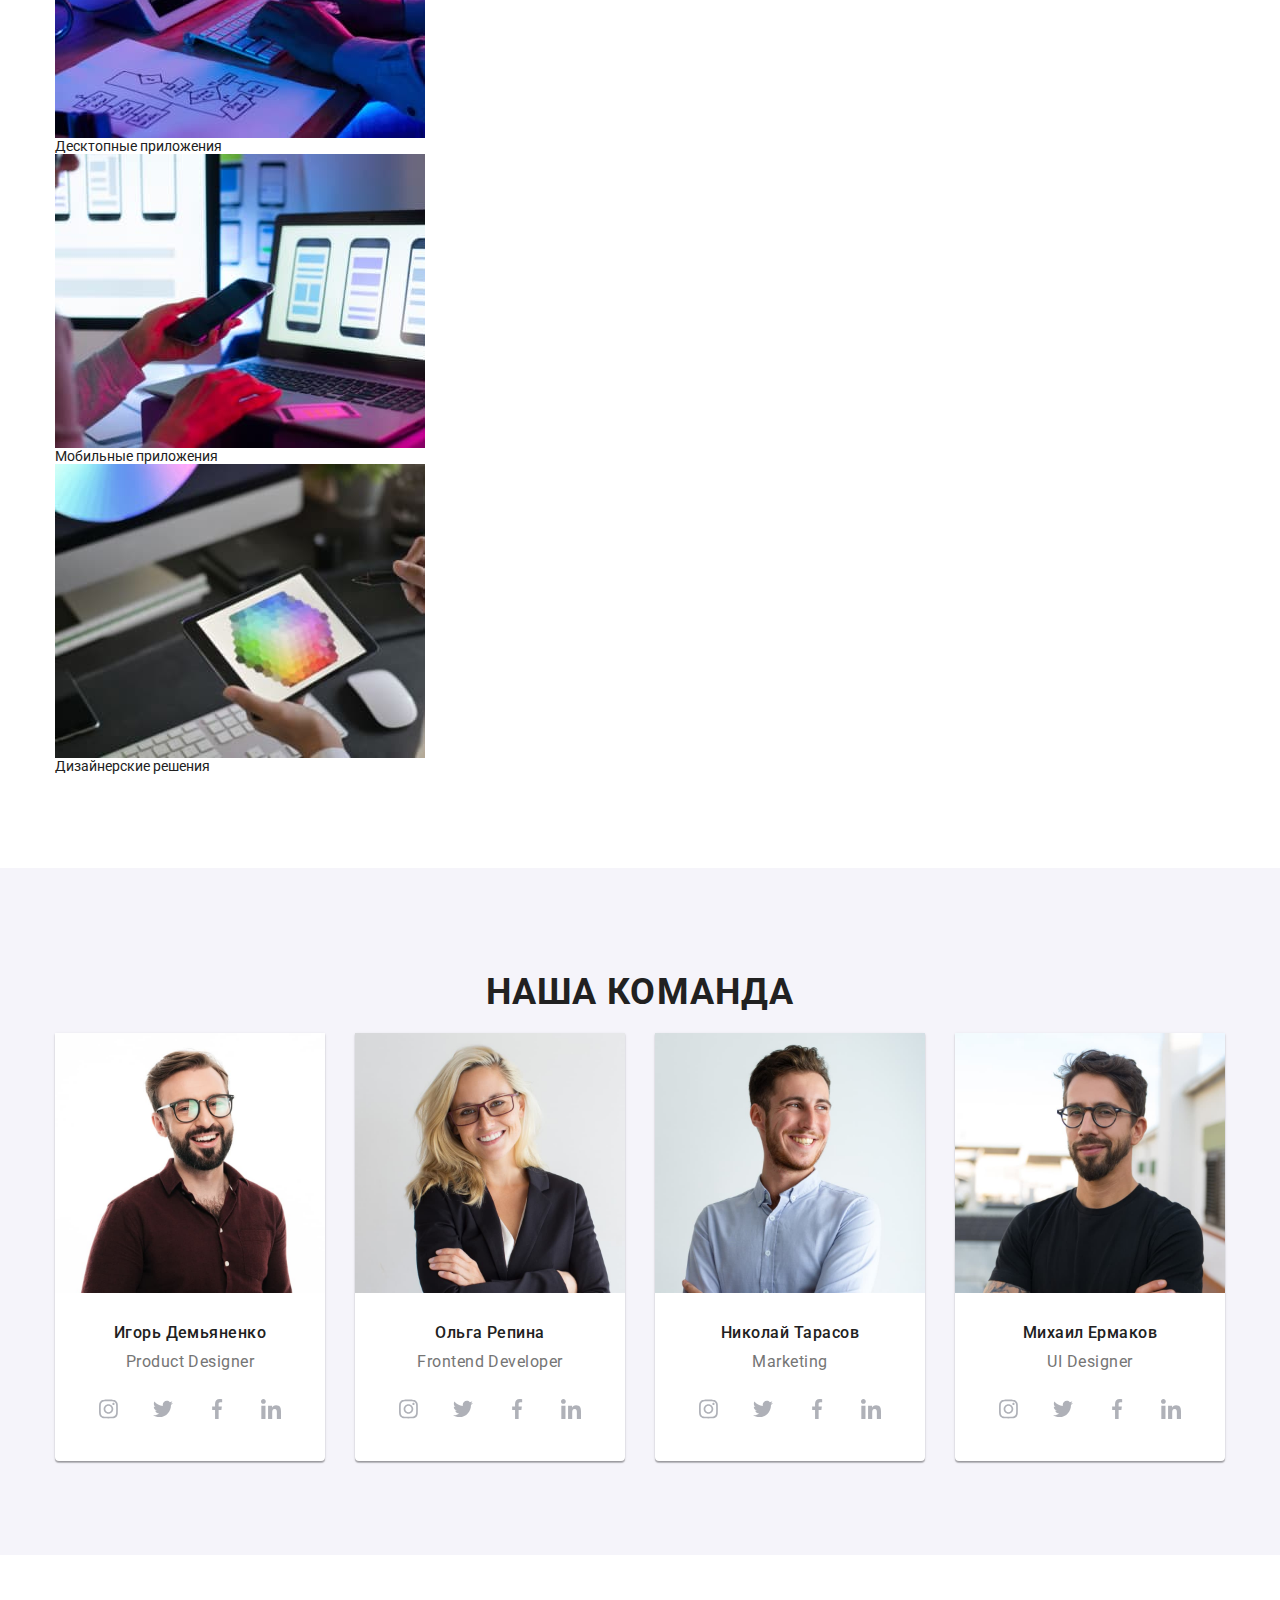
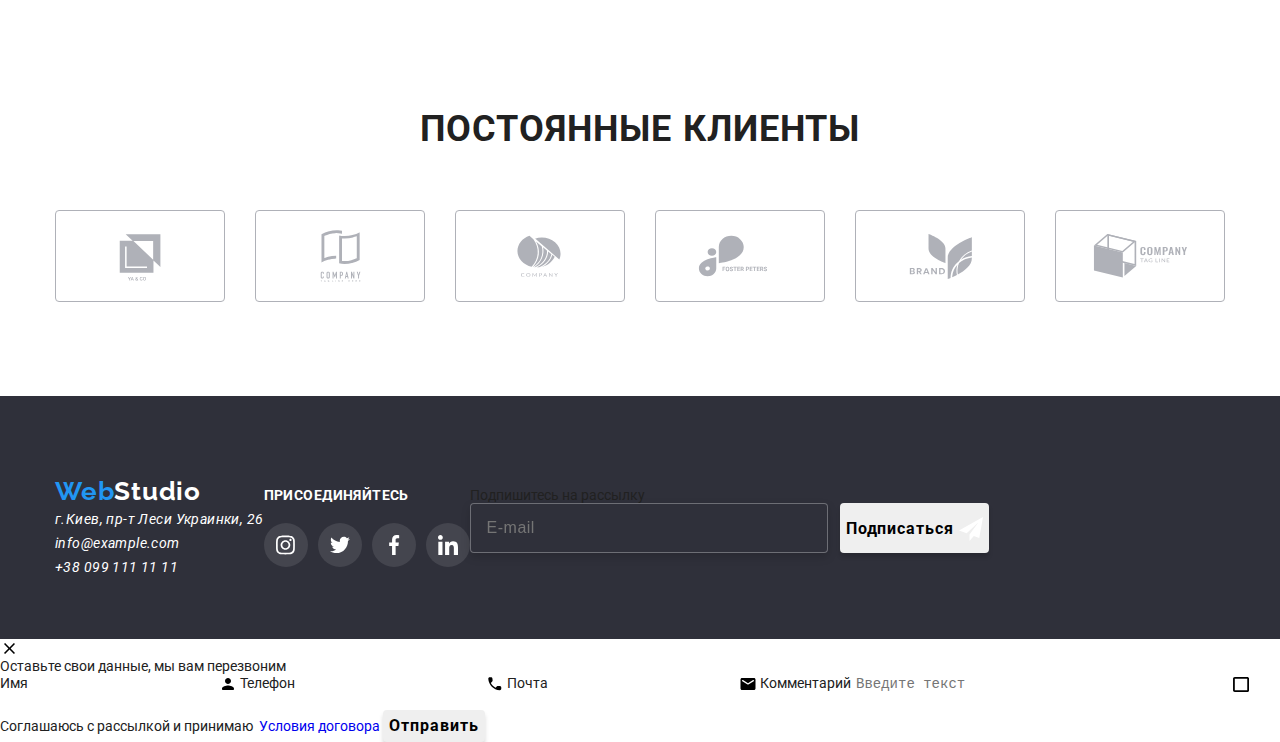
==== commit 9db45e84: "footer change" ====
--- a/index.html
+++ b/index.html
@@ -1,366 +1,352 @@
 <!DOCTYPE html>
 <html lang="ru">
-  <head>
+
+<head>
     <meta charset="UTF-8" />
     <meta http-equiv="X-UA-Compatible" content="IE=edge" />
     <meta name="viewport" content="width=device-width, initial-scale=1.0" />
     <title>Студия</title>
     <link rel="preconnect" href="https://fonts.googleapis.com" />
     <link rel="preconnect" href="https://fonts.gstatic.com" crossorigin />
-    <link
-      href="https://fonts.googleapis.com/css2?family=Raleway:wght@700&family=Roboto:wght@400;500;700;900&display=swap"
-      rel="stylesheet"
-    />
+    <link href="https://fonts.googleapis.com/css2?family=Raleway:wght@700&family=Roboto:wght@400;500;700;900&display=swap" rel="stylesheet" />
     <link rel="stylesheet" href="./css/main.min.css" />
-  </head>
+</head>
 
-  <body>
+<body>
     <!-- Page header-->
     <header class="header">
-      <div class="container header__wrapper">
-        <!-- navigation -->
-        <nav class="nav-wrapper">
-          <a href="./index.html" class="logo">Web<span class="logo--accent">Studio</span></a>
-          <ul class="site-nav">
-            <li class="site-nav__item">
-              <a href="./index.html" class="site-nav__link site-nav__link--active">Студия</a>
-            </li>
-            <li class="site-nav__item">
-              <a href="./portfolio.html" class="site-nav__link">Портфолио</a>
-            </li>
-            <li class="site-nav__item"><a href="#" class="site-nav__link">Контакты</a></li>
-          </ul>
-        </nav>
+        <div class="container header__wrapper">
+            <!-- navigation -->
+            <nav class="nav-wrapper">
+                <a href="./index.html" class="logo">Web<span class="logo--accent">Studio</span></a>
+                <ul class="site-nav">
+                    <li class="site-nav__item">
+                        <a href="./index.html" class="site-nav__link site-nav__link--active">Студия</a>
+                    </li>
+                    <li class="site-nav__item">
+                        <a href="./portfolio.html" class="site-nav__link">Портфолио</a>
+                    </li>
+                    <li class="site-nav__item"><a href="#" class="site-nav__link">Контакты</a></li>
+                </ul>
+            </nav>
 
-        <ul class="contacts">
-          <li class="contacts__item">
-            <a href="mailto:info@devstudio.com" class="contacts__link">
-              <svg class="icon contacts__icon" width="16" height="16">
+            <ul class="contacts">
+                <li class="contacts__item">
+                    <a href="mailto:info@devstudio.com" class="contacts__link">
+                        <svg class="icon contacts__icon" width="16" height="16">
                 <use href="./images/icons.svg#envelope"></use>
-              </svg>
-              info@devstudio.com
-            </a>
-          </li>
-          <li class="contacts__item">
-            <a href="tel:+380961111111" class="contacts__link">
-              <svg class="icon contacts__icon" width="10" height="16">
+              </svg> info@devstudio.com
+                    </a>
+                </li>
+                <li class="contacts__item">
+                    <a href="tel:+380961111111" class="contacts__link">
+                        <svg class="icon contacts__icon" width="10" height="16">
                 <use href="./images/icons.svg#smartphone"></use>
-              </svg>
-              +38 096 111 11 11
-            </a>
-          </li>
-        </ul>
-      </div>
+              </svg> +38 096 111 11 11
+                    </a>
+                </li>
+            </ul>
+        </div>
     </header>
     <!-- Unique page content -->
     <main>
-      <section class="hero">
-        <h1 class="hero__title">Эффективные решения для вашего бизнеса</h1>
-        <button class="btn hero__btn" type="button" data-modal-open>Заказать услугу</button>
-      </section>
-      <!-- Our features-->
-      <section class="section features">
-        <div class="container">
-          <h2 class="section__title features__title features__title--invisible">Особенности</h2>
-          <ul class="features__list">
-            <li class="features__item">
-              <div class="thumb">
-                <svg class="icon" width="70" height="70">
+        <section class="hero">
+            <h1 class="hero__title">Эффективные решения для вашего бизнеса</h1>
+            <button class="btn hero__btn" type="button" data-modal-open>Заказать услугу</button>
+        </section>
+        <!-- Our features-->
+        <section class="section features">
+            <div class="container">
+                <h2 class="section__title features__title features__title--invisible">Особенности</h2>
+                <ul class="features__list">
+                    <li class="features__item">
+                        <div class="thumb">
+                            <svg class="icon" width="70" height="70">
                   <use href="./images/icons.svg#antenna"></use>
                 </svg>
+                        </div>
+                        <h3 class="feature-title">Внимание к деталям</h3>
+                        <p class="feature-text">
+                            Идейные соображения, а также начало повседневной работы по формированию позиции.
+                        </p>
+                    </li>
+                    <li class="item">
+                        <div class="thumb">
+                            <svg width="70" height="70">
+                  <use href="./images/icons.svg#clock"></use>
+                </svg>
+                        </div>
+                        <h3 class="feature-title">Пунктуальность</h3>
+                        <p class="feature-text">
+                            Задача организации, в особенности же рамки и место обучения кадров влечет за собой.
+                        </p>
+                    </li>
+                    <li class="item">
+                        <div class="thumb">
+                            <svg width="70" height="70">
+                  <use href="./images/icons.svg#diagram"></use>
+                </svg>
+                        </div>
+                        <h3 class="feature-title">Планирование</h3>
+                        <p class="feature-text">
+                            Равным образом консультация с широким активом в значительной степени обуславливает.
+                        </p>
+                    </li>
+                    <li class="item">
+                        <div class="thumb">
+                            <svg width="70" height="70">
+                  <use href="./images/icons.svg#astronaut"></use>
+                </svg>
+                        </div>
+                        <h3 class="feature-title">Современные технологии</h3>
+                        <p class="feature-text">
+                            Значимость этих проблем настолько очевидна, что реализация плановых заданий.
+                        </p>
+                    </li>
+                </ul>
+            </div>
+        </section>
+        <!-- Works examples -->
+        <section class="section">
+            <div class="container">
+                <h2 class="section__title">Чем мы занимаемся</h2>
+                <ul class="works-list">
+                    <li class="item">
+                        <div class="item-thumb">
+                            <img src="./images/box1.jpg" alt="box1" width="370" height="294" />
+                            <div class="img-label">
+                                <p class="img-label-text">Десктопные приложения</p>
+                            </div>
+                        </div>
+                    </li>
+                    <li class="item">
+                        <div class="item-thumb">
+                            <img src="./images/box2.jpg" alt="box2" width="370" height="294" />
+                            <div class="img-label">
+                                <p class="img-label-text">Мобильные приложения</p>
+                            </div>
+                        </div>
+                    </li>
+                    <li class="item">
+                        <div class="item-thumb">
+                            <img src="./images/box3.jpg" alt="box3" width="370" height="294" />
+                            <div class="img-label">
+                                <p class="img-label-text">Дизайнерские решения</p>
+                            </div>
+                        </div>
+                    </li>
+                </ul>
+            </div>
+        </section>
+        <!-- Our team -->
+        <section class="section teams">
+            <div class="container">
+                <h2 class="section__title teams__title">Наша команда</h2>
+                <ul class="teams__list">
+                    <li class="team__card">
+                        <img class="team__avatar" src="./images/team/designer.jpg" alt="дизайнер, игорь демьяненко" width="270" />
+                        <div class="team__meta">
+                            <h3 class="team__name">Игорь Демьяненко</h3>
+                            <p lang="en" class="team__position">Product Designer</p>
+                            <ul class="team__social-list">
+                                <li class="team__social-item">
+                                    <a class="team__social-link" href="#">
+                                        <svg class="icon team__social-icon" width="20" height="20">
+                        <use href="./images/icons.svg#instagram"></use>
+                      </svg>
+                                    </a>
+                                </li>
+                                <li class="team__social-item">
+                                    <a href="#" class="team__social-link">
+                                        <svg class="icon team__social-icon" width="20" height="20">
+                        <use href="./images/icons.svg#twitter"></use>
+                      </svg>
+                                    </a>
+                                </li>
+                                <li class="team__social-item">
+                                    <a class="team__social-link" href="#">
+                                        <svg class="icon team__social-icon" width="20" height="20">
+                        <use href="./images/icons.svg#facebook"></use>
+                      </svg>
+                                    </a>
+                                </li>
+                                <li class="team__social-item">
+                                    <a class="team__social-link" href="#">
+                                        <svg class="icon team__social-icon" width="20" height="20">
+                        <use href="./images/icons.svg#linkedin"></use>
+                      </svg>
+                                    </a>
+                                </li>
+                            </ul>
+                        </div>
+                    </li>
+                    <li class="team__card">
+                        <img class="team__avatar" src="./images/team/developer.jpg" alt="разработчик, ольга репина" width="270" />
+                        <div class="team__meta">
+                            <h3 class="team__name">Ольга Репина</h3>
+                            <p lang="en" class="team__position">Frontend Developer</p>
+                            <ul class="team__social-list">
+                                <li class="team__social-item">
+                                    <a class="team__social-link" href="#" ">
+                      <svg class="icon team__social-icon " width="20 " height="20 ">
+                        <use href="./images/icons.svg#instagram "></use>
+                      </svg>
+                    </a>
+                  </li>
+                  <li class="team__social-item ">
+                    <a class="team__social-link " href="# ">
+                      <svg class="icon team__social-icon " width="20 " height="20 ">
+                        <use href="./images/icons.svg#twitter "></use>
+                      </svg>
+                    </a>
+                  </li>
+                  <li class="team__social-item ">
+                    <a class="team__social-link " href="# ">
+                      <svg class="icon team__social-icon " width="20 " height="20 ">
+                        <use href="./images/icons.svg#facebook "></use>
+                      </svg>
+                    </a>
+                  </li>
+                  <li class="team__social-item ">
+                    <a class="team__social-link " href="# ">
+                      <svg class="icon team__social-icon " width="20 " height="20 ">
+                        <use href="./images/icons.svg#linkedin "></use>
+                      </svg>
+                    </a>
+                  </li>
+                </ul>
               </div>
-              <h3 class="feature-title">Внимание к деталям</h3>
-              <p class="feature-text">
-                Идейные соображения, а также начало повседневной работы по формированию позиции.
-              </p>
-            </li>
-            <li class="item">
-              <div class="thumb">
-                <svg width="70" height="70">
-                  <use href="./images/icons.svg#clock"></use>
-                </svg>
+            </li>
+            <li class="team__card ">
+              <img
+                src="./images/team/marketing.jpg "
+                alt="маркетолог, николай тарасов "
+                width="270 "
+                height="260 "
+              />
+              <div class="team__meta ">
+                <h3 class="team__name ">Николай Тарасов</h3>
+                <p lang="en " class="team__position ">Marketing</p>
+                <ul class="team__social-list ">
+                  <li class="team__social-item ">
+                     <a class="team__social-link " href="# ">
+                      <svg class="icon team__social-icon " width="20 " height="20 ">
+                        <use href="./images/icons.svg#instagram "></use>
+                      </svg>
+                    </a>
+                  </li>
+                  <li class="team__social-item ">
+                     <a class="team__social-link " href="# ">
+                      <svg class="icon team__social-icon " width="20 " height="20 ">
+                        <use href="./images/icons.svg#twitter "></use>
+                      </svg>
+                    </a>
+                  </li>
+                  <li class="team__social-item ">
+                    <a class="team__social-link " href="# ">
+                      <svg class="icon team__social-icon " width="20 " height="20 ">
+                        <use href="./images/icons.svg#facebook "></use>
+                      </svg>
+                    </a>
+                  </li>
+                  <li class="team__social-item ">
+                    <a class="team__social-link " href="# ">
+                      <svg class="icon team__social-icon " width="20 " height="20 ">
+                        <use href="./images/icons.svg#linkedin "></use>
+                      </svg>
+                    </a>
+                  </li>
+                </ul>
               </div>
-              <h3 class="feature-title">Пунктуальность</h3>
-              <p class="feature-text">
-                Задача организации, в особенности же рамки и место обучения кадров влечет за собой.
-              </p>
-            </li>
-            <li class="item">
-              <div class="thumb">
-                <svg width="70" height="70">
-                  <use href="./images/icons.svg#diagram"></use>
-                </svg>
+            </li>
+            <li class="team__card ">
+              <img
+                src="./images/team/uidesigner.jpg "
+                alt="дизайнер, михаил ермаков "
+                width="270 "
+                height="260 "
+              />
+              <div class="team__meta ">
+                <h3 class="team__name ">Михаил Ермаков</h3>
+                <p lang="en " class="team__position ">UI Designer</p>
+                <ul class="team__social-list ">
+                  <li class="team__social-item ">
+                   <a class="team__social-link " href="# ">
+                      <svg class="icon team__social-icon " width="20 " height="20 ">
+                        <use href="./images/icons.svg#instagram "></use>
+                      </svg>
+                    </a>
+                  </li>
+                  <li class="team__social-item ">
+                   <a class="team__social-link " href="# ">
+                      <svg class="icon team__social-icon " width="20 " height="20 ">
+                        <use href="./images/icons.svg#twitter "></use>
+                      </svg>
+                    </a>
+                  </li>
+                  <li class="team__social-item ">
+                    <a class="team__social-link " href="# ">
+                      <svg class="icon team__social-icon " width="20 " height="20 ">
+                        <use href="./images/icons.svg#facebook "></use>
+                      </svg>
+                    </a>
+                  </li>
+                  <li class="team__social-item ">
+                    <a class="team__social-link " href="# ">
+                      <svg class="icon team__social-icon " width="20 " height="20 ">
+                        <use href="./images/icons.svg#linkedin "></use>
+                      </svg>
+                    </a>
+                  </li>
+                </ul>
               </div>
-              <h3 class="feature-title">Планирование</h3>
-              <p class="feature-text">
-                Равным образом консультация с широким активом в значительной степени обуславливает.
-              </p>
-            </li>
-            <li class="item">
-              <div class="thumb">
-                <svg width="70" height="70">
-                  <use href="./images/icons.svg#astronaut"></use>
-                </svg>
-              </div>
-              <h3 class="feature-title">Современные технологии</h3>
-              <p class="feature-text">
-                Значимость этих проблем настолько очевидна, что реализация плановых заданий.
-              </p>
             </li>
           </ul>
         </div>
       </section>
-      <!-- Works examples -->
-      <section class="section">
-        <div class="container">
-          <h2 class="section__title">Чем мы занимаемся</h2>
-          <ul class="works-list">
-            <li class="item">
-              <div class="item-thumb">
-                <img src="./images/box1.jpg" alt="box1" width="370" height="294" />
-                <div class="img-label">
-                  <p class="img-label-text">Десктопные приложения</p>
-                </div>
-              </div>
-            </li>
-            <li class="item">
-              <div class="item-thumb">
-                <img src="./images/box2.jpg" alt="box2" width="370" height="294" />
-                <div class="img-label">
-                  <p class="img-label-text">Мобильные приложения</p>
-                </div>
-              </div>
-            </li>
-            <li class="item">
-              <div class="item-thumb">
-                <img src="./images/box3.jpg" alt="box3" width="370" height="294" />
-                <div class="img-label">
-                  <p class="img-label-text">Дизайнерские решения</p>
-                </div>
-              </div>
-            </li>
-          </ul>
-        </div>
-      </section>
-      <!-- Our team -->
-      <section class="section teams">
-        <div class="container">
-          <h2 class="section__title teams__title">Наша команда</h2>
-          <ul class="teams__list">
-            <li class="team__card">
-              <img
-                class="team__avatar"
-                src="./images/team/designer.jpg"
-                alt="дизайнер, игорь демьяненко"
-                width="270"
-              />
-              <div class="team__meta">
-                <h3 class="team__name">Игорь Демьяненко</h3>
-                <p lang="en" class="team__position">Product Designer</p>
-                <ul class="team__social-list">
-                  <li class="team__social-item">
-                    <a class="team__social-link" href="#">
-                      <svg class="icon team__social-icon" width="20" height="20">
-                        <use href="./images/icons.svg#instagram"></use>
-                      </svg>
-                    </a>
-                  </li>
-                  <li class="team__social-item">
-                    <a href="#" class="team__social-link">
-                      <svg class="icon team__social-icon" width="20" height="20">
-                        <use href="./images/icons.svg#twitter"></use>
-                      </svg>
-                    </a>
-                  </li>
-                  <li class="team__social-item">
-                    <a class="team__social-link" href="#">
-                      <svg class="icon team__social-icon" width="20" height="20">
-                        <use href="./images/icons.svg#facebook"></use>
-                      </svg>
-                    </a>
-                  </li>
-                  <li class="team__social-item">
-                    <a class="team__social-link" href="#">
-                      <svg class="icon team__social-icon" width="20" height="20">
-                        <use href="./images/icons.svg#linkedin"></use>
-                      </svg>
-                    </a>
-                  </li>
-                </ul>
-              </div>
-            </li>
-            <li class="team__card">
-              <img
-                class="team__avatar"
-                src="./images/team/developer.jpg"
-                alt="разработчик, ольга репина"
-                width="270"
-              />
-              <div class="team__meta">
-                <h3 class="team__name">Ольга Репина</h3>
-                <p lang="en" class="team__position">Frontend Developer</p>
-                <ul class="team__social-list">
-                  <li class="team__social-item">
-                    <a class="team__social-link" href="#"">
-                      <svg class="icon team__social-icon" width="20" height="20">
-                        <use href="./images/icons.svg#instagram"></use>
-                      </svg>
-                    </a>
-                  </li>
-                  <li class="team__social-item">
-                    <a class="team__social-link" href="#">
-                      <svg class="icon team__social-icon" width="20" height="20">
-                        <use href="./images/icons.svg#twitter"></use>
-                      </svg>
-                    </a>
-                  </li>
-                  <li class="team__social-item">
-                    <a class="team__social-link" href="#">
-                      <svg class="icon team__social-icon" width="20" height="20">
-                        <use href="./images/icons.svg#facebook"></use>
-                      </svg>
-                    </a>
-                  </li>
-                  <li class="team__social-item">
-                    <a class="team__social-link" href="#">
-                      <svg class="icon team__social-icon" width="20" height="20">
-                        <use href="./images/icons.svg#linkedin"></use>
-                      </svg>
-                    </a>
-                  </li>
-                </ul>
-              </div>
-            </li>
-            <li class="team__card">
-              <img
-                src="./images/team/marketing.jpg"
-                alt="маркетолог, николай тарасов"
-                width="270"
-                height="260"
-              />
-              <div class="team__meta">
-                <h3 class="team__name">Николай Тарасов</h3>
-                <p lang="en" class="team__position">Marketing</p>
-                <ul class="team__social-list">
-                  <li class="team__social-item">
-                     <a class="team__social-link" href="#">
-                      <svg class="icon team__social-icon" width="20" height="20">
-                        <use href="./images/icons.svg#instagram"></use>
-                      </svg>
-                    </a>
-                  </li>
-                  <li class="team__social-item">
-                     <a class="team__social-link" href="#">
-                      <svg class="icon team__social-icon" width="20" height="20">
-                        <use href="./images/icons.svg#twitter"></use>
-                      </svg>
-                    </a>
-                  </li>
-                  <li class="team__social-item">
-                    <a class="team__social-link" href="#">
-                      <svg class="icon team__social-icon" width="20" height="20">
-                        <use href="./images/icons.svg#facebook"></use>
-                      </svg>
-                    </a>
-                  </li>
-                  <li class="team__social-item">
-                    <a class="team__social-link" href="#">
-                      <svg class="icon team__social-icon" width="20" height="20">
-                        <use href="./images/icons.svg#linkedin"></use>
-                      </svg>
-                    </a>
-                  </li>
-                </ul>
-              </div>
-            </li>
-            <li class="team__card">
-              <img
-                src="./images/team/uidesigner.jpg"
-                alt="дизайнер, михаил ермаков"
-                width="270"
-                height="260"
-              />
-              <div class="team__meta">
-                <h3 class="team__name">Михаил Ермаков</h3>
-                <p lang="en" class="team__position">UI Designer</p>
-                <ul class="team__social-list">
-                  <li class="team__social-item">
-                   <a class="team__social-link" href="#">
-                      <svg class="icon team__social-icon" width="20" height="20">
-                        <use href="./images/icons.svg#instagram"></use>
-                      </svg>
-                    </a>
-                  </li>
-                  <li class="team__social-item">
-                   <a class="team__social-link" href="#">
-                      <svg class="icon team__social-icon" width="20" height="20">
-                        <use href="./images/icons.svg#twitter"></use>
-                      </svg>
-                    </a>
-                  </li>
-                  <li class="team__social-item">
-                    <a class="team__social-link" href="#">
-                      <svg class="icon team__social-icon" width="20" height="20">
-                        <use href="./images/icons.svg#facebook"></use>
-                      </svg>
-                    </a>
-                  </li>
-                  <li class="team__social-item">
-                    <a class="team__social-link" href="#">
-                      <svg class="icon team__social-icon" width="20" height="20">
-                        <use href="./images/icons.svg#linkedin"></use>
-                      </svg>
-                    </a>
-                  </li>
-                </ul>
-              </div>
-            </li>
-          </ul>
-        </div>
-      </section>
-      <section class="section">
-        <div class="container">
-          <h2 class="section__title customer__title">Постоянные клиенты</h2>
-          <ul class="customer__list">
-            <li class="customer__item">
-              <a class="customer__link" href="#">
-                <svg class="icon customer__icon" width="106" height="60">
-                  <use href="./images/icons.svg#logo-client1"></use>
-                </svg>
-              </a>
-            </li>
-            <li class="customer__item">
-              <a class="customer__link" href="#">
-                <svg class="icon customer__icon" width="106" height="60">
-                  <use href="./images/icons.svg#logo-client2"></use>
-                </svg>
-              </a>
-            </li>
-            <li class="customer__item">
-              <a class="customer__link" href="#">
-                <svg class="icon customer__icon" width="106" height="60">
-                  <use href="./images/icons.svg#logo-client3"></use>
-                </svg>
-              </a>
-            </li>
-            <li class="customer__item">
-              <a class="customer__link" href="#">
-                <svg class="icon customer__icon" width="106" height="60">
-                  <use href="./images/icons.svg#logo-client4"></use>
-                </svg>
-              </a>
-            </li>
-            <li class="customer__item">
-              <a class="customer__link" href="#">
-                <svg class="icon customer__icon" width="106" height="60">
-                  <use href="./images/icons.svg#logo-client5"></use>
-                </svg>
-              </a>
-            </li>
-            <li class="customer__item">
-              <a class="customer__link" href="#">
-                <svg class="icon customer__icon" width="106" height="60">
-                  <use href="./images/icons.svg#logo-client6"></use>
+      <section class="section ">
+        <div class="container ">
+          <h2 class="section__title customer__title ">Постоянные клиенты</h2>
+          <ul class="customer__list ">
+            <li class="customer__item ">
+              <a class="customer__link " href="# ">
+                <svg class="icon customer__icon " width="106 " height="60 ">
+                  <use href="./images/icons.svg#logo-client1 "></use>
+                </svg>
+              </a>
+            </li>
+            <li class="customer__item ">
+              <a class="customer__link " href="# ">
+                <svg class="icon customer__icon " width="106 " height="60 ">
+                  <use href="./images/icons.svg#logo-client2 "></use>
+                </svg>
+              </a>
+            </li>
+            <li class="customer__item ">
+              <a class="customer__link " href="# ">
+                <svg class="icon customer__icon " width="106 " height="60 ">
+                  <use href="./images/icons.svg#logo-client3 "></use>
+                </svg>
+              </a>
+            </li>
+            <li class="customer__item ">
+              <a class="customer__link " href="# ">
+                <svg class="icon customer__icon " width="106 " height="60 ">
+                  <use href="./images/icons.svg#logo-client4 "></use>
+                </svg>
+              </a>
+            </li>
+            <li class="customer__item ">
+              <a class="customer__link " href="# ">
+                <svg class="icon customer__icon " width="106 " height="60 ">
+                  <use href="./images/icons.svg#logo-client5 "></use>
+                </svg>
+              </a>
+            </li>
+            <li class="customer__item ">
+              <a class="customer__link " href="# ">
+                <svg class="icon customer__icon " width="106 " height="60 ">
+                  <use href="./images/icons.svg#logo-client6 "></use>
                 </svg>
               </a>
             </li>
@@ -369,75 +355,75 @@
       </section>
     </main>
     <!-- Page footer-->
-    <footer class="footer">
-      <div class="container">
-        <div class="footer__wrapper">
-          <div class="address__wrapper">
-            <a href="./index.html" class="logo footer__logo">
-              Web<span class="footer__logo--accent">Studio</span>
+    <footer class="footer ">
+      <div class="container ">
+        <div class="footer__wrapper ">
+          <div class="address__wrapper ">
+            <a href="./index.html " class="logo footer__logo ">
+              Web<span class="footer__logo--accent ">Studio</span>
             </a>
             <address>
-              <ul class="contact-info">
+              <ul class="contact-info ">
                 <li>
                   <a
-                   class="contact-info__link"
-                    href="https://goo.gl/maps/w9HEKeFZL726Zbut9"
-                    target="_blank"
-                    rel="noreferrer noopener nofollow"
+                   class="contact-info__link "
+                    href="https://goo.gl/maps/w9HEKeFZL726Zbut9 "
+                    target="_blank "
+                    rel="noreferrer noopener nofollow "
                   >
                     г.Киев, пр-т Леси Украинки, 26
                   </a>
                 </li>
                 <li>
-                  <a  class="contact-info__link" href="mailto:info@example.com">
+                  <a  class="contact-info__link " href="mailto:info@example.com ">
                     info@example.com
                   </a>
                 </li>
                 <li>
-                  <a  class="contact-info__link" href="tel:+380991111111">
+                  <a  class="contact-info__link " href="tel:+380991111111 ">
                     +38 099 111 11 11
                   </a>
                 </li>
               </ul>
             </address>
           </div>
-          <div class="footer-social">
-            <p class="footer-text">Присоединяйтесь</p>
-            <ul class="footer-social-list">
-              <li class="item">
-                <a href="#" class="footer-social-link">
-                  <svg width="20" height="20"><use href="./images/icons.svg#instagram"></use></svg>
+          <div class="social__wrapper ">
+            <p class="footer-text ">Присоединяйтесь</p>
+            <ul class="footer-social-list ">
+              <li class="item ">
+                <a href="# " class="footer-social-link ">
+                  <svg width="20 " height="20 "><use href="./images/icons.svg#instagram "></use></svg>
                 </a>
               </li>
-              <li class="item">
-                <a href="#" class="footer-social-link">
-                  <svg width="20" height="20"><use href="./images/icons.svg#twitter"></use></svg>
+              <li class="item ">
+                <a href="# " class="footer-social-link ">
+                  <svg width="20 " height="20 "><use href="./images/icons.svg#twitter "></use></svg>
                 </a>
               </li>
-              <li class="item">
-                <a href="#" class="footer-social-link">
-                  <svg width="20" height="20"><use href="./images/icons.svg#facebook"></use></svg>
+              <li class="item ">
+                <a href="# " class="footer-social-link ">
+                  <svg width="20 " height="20 "><use href="./images/icons.svg#facebook "></use></svg>
                 </a>
               </li>
-              <li class="item">
-                <a href="#" class="footer-social-link">
-                  <svg width="20" height="20"><use href="./images/icons.svg#linkedin"></use></svg>
+              <li class="item ">
+                <a href="# " class="footer-social-link ">
+                  <svg width="20 " height="20 "><use href="./images/icons.svg#linkedin "></use></svg>
                 </a>
               </li>
             </ul>
           </div>
-          <div class="footer-subscriber">
-            <p class="footer-text">Подпишитесь на рассылку</p>
-            <form class="footer-form">
-              <div class="footer-field">
-                <label class="footer-label">
-                  <input class="footer-input" type="email" name="mail-news" placeholder="E-mail" />
+          <div class="footer__subscriber ">
+            <p class="subscriber__title ">Подпишитесь на рассылку</p>
+            <form class="subscriber__form ">
+              <div class="footer-field ">
+                <label class="footer-label ">
+                  <input class="footer-input " type="email " name="mail-news " placeholder="E-mail " />
                 </label>
 
-                <button type="submit" class="btn footer-submit-btn">
-                  <span class="footer-submit-text">Подписаться</span>
-                  <svg class="footer-submit-ico" width="24" height="24">
-                    <use href="./images/icons.svg#send-ico"></use>
+                <button type="submit " class="btn subscriber__submit ">
+                  <span class="subscriber-btn__ ">Подписаться</span>
+                  <svg class="icon footer-submit-ico " width="24 " height="24 ">
+                    <use href="./images/icons.svg#send-ico "></use>
                   </svg>
                 </button>
               </div>
@@ -446,59 +432,59 @@
         </div>
       </div>
     </footer>
-    <div class="backdrop is-hidden" data-modal>
-      <div class="modal">
-        <a href="#" class="modal-close" data-modal-close>
-          <svg width="18" height="18"><use href="./images/icons.svg#modal-close"></use></svg>
+    <div class="backdrop is-hidden " data-modal>
+      <div class="modal ">
+        <a href="# " class="modal-close " data-modal-close>
+          <svg width="18 " height="18 "><use href="./images/icons.svg#modal-close "></use></svg>
         </a>
-        <h2 class="modal-title">Оставьте свои данные, мы вам перезвоним</h2>
-        <form class="modal-form" autocomplete="off">
-          <label class="form-field">
+        <h2 class="modal-title ">Оставьте свои данные, мы вам перезвоним</h2>
+        <form class="modal-form " autocomplete="off ">
+          <label class="form-field ">
             Имя
-            <input type="text" name="user-name" class="form-input" />
-            <svg class="input-icon" width="18" height="18">
-              <use href="./images/icons.svg#person-ico"></use>
+            <input type="text " name="user-name " class="form-input " />
+            <svg class="input-icon " width="18 " height="18 ">
+              <use href="./images/icons.svg#person-ico "></use>
             </svg>
           </label>
-          <label class="form-field">
+          <label class="form-field ">
             Телефон
-            <input type="tel" name="user-phone" class="form-input" />
-            <svg class="input-icon" width="18" height="18">
-              <use href="./images/icons.svg#phone-ico"></use>
+            <input type="tel " name="user-phone " class="form-input " />
+            <svg class="input-icon " width="18 " height="18 ">
+              <use href="./images/icons.svg#phone-ico "></use>
             </svg>
           </label>
-          <label class="form-field">
+          <label class="form-field ">
             Почта
-            <input type="email" name="user-mail" class="form-input" />
-            <svg class="input-icon" width="18" height="18">
-              <use href="./images/icons.svg#email-ico"></use>
+            <input type="email " name="user-mail " class="form-input " />
+            <svg class="input-icon " width="18 " height="18 ">
+              <use href="./images/icons.svg#email-ico "></use>
             </svg>
           </label>
-          <label class="form-field-comment">
+          <label class="form-field-comment ">
             Комментарий
             <textarea
-              name="user-msg"
-              class="form-input form-textarea"
-              placeholder="Введите текст"
+              name="user-msg "
+              class="form-input form-textarea "
+              placeholder="Введите текст "
             ></textarea>
           </label>
-          <label class="form-policy">
-            <input type="checkbox" class="form-checkbox" />
-            <span class="policy-boxcheck">
-              <svg class="policy-icon" width="16" height="15">
-                <use href="./images/icons.svg#check-ico"></use>
+          <label class="form-policy ">
+            <input type="checkbox " class="form-checkbox " />
+            <span class="policy-boxcheck ">
+              <svg class="policy-icon " width="16 " height="15 ">
+                <use href="./images/icons.svg#check-ico "></use>
               </svg>
             </span>
-            <span class="policy-meta"
-              >Соглашаюсь с рассылкой и принимаю &nbsp;<a href="#" class="policy-link"
+            <span class="policy-meta "
+              >Соглашаюсь с рассылкой и принимаю &nbsp;<a href="# " class="policy-link "
                 >Условия договора</a
               ></span
             >
           </label>
-          <button type="submit" class="btn form-submit-btn">Отправить</button>
+          <button type="submit " class="btn form-submit-btn ">Отправить</button>
         </form>
       </div>
     </div>
-    <script src="./js/modal.js"></script>
+    <script src="./js/modal.js "></script>
   </body>
-</html>
+</html>--- a/css/main.min.css
+++ b/css/main.min.css
@@ -1,2 +1 @@
-:root{--main-font: 'Roboto';--second-font: 'Raleway';--main-color-text: #212121;--second-color-text: #757575;--accent-color: #2196f3;--accent-second-color: #188ce8;--primary-bgr: #ffffff;--second-bgr: #f5f4fa;--accent-bgr: #2f303a;--sec-text-color: var(--primary-bgr);--timing-function: cubic-bezier(0.4, 0, 0.2, 1)}html,body,div,span,applet,object,iframe,h1,h2,h3,h4,h5,h6,p,blockquote,pre,a,abbr,acronym,address,big,cite,code,del,dfn,em,img,ins,kbd,q,s,samp,small,strike,strong,sub,sup,tt,var,b,u,i,center,dl,dt,dd,ol,ul,li,fieldset,form,label,legend,table,caption,tbody,tfoot,thead,tr,th,td,article,aside,canvas,details,embed,figure,figcaption,footer,header,hgroup,menu,nav,output,ruby,section,summary,time,mark,audio,video{margin:0;padding:0;font-size:100%;vertical-align:baseline}a{text-decoration:none}a:active,a:hover{outline:0;text-decoration:none}ul,li{list-style-type:none;margin:0;padding:0}h1,h2,h3,h4,h5,h6{font-size:100%;font-weight:normal}html{-webkit-box-sizing:border-box;box-sizing:border-box}*,*:before,*:after{-webkit-box-sizing:border-box;box-sizing:border-box}:focus{outline:0}img,audio,video{max-width:100%;height:auto}audio,canvas,iframe,video,img,svg{vertical-align:middle}iframe{border:0}textarea{resize:none;overflow:auto;vertical-align:top;box-shadow:none;-webkit-box-shadow:none;-moz-box-shadow:none}input,textarea,select,button{outline:none;border:none;font-size:100%;margin:0}button,input{line-height:normal}table{border-collapse:collapse;border-spacing:0}td,th{padding:0;text-align:left}body{font-family:var(--main-font),sans-serif;font-size:14px;font-style:normal;font-weight:normal;background:var(--primary-bgr);color:var(--main-color-text)}.container{width:1200px;margin:0 auto;padding:0 15px}.nav-wrapper{display:-webkit-box;display:-ms-flexbox;display:flex;-webkit-box-align:center;-ms-flex-align:center;align-items:center}.section{padding:94px 0 94px 0}.section__title{font-weight:700;font-size:36px;line-height:1.7;letter-spacing:0.03em;text-transform:uppercase}.icon{fill:currentColor;-webkit-transition:fill 250ms var(--timing-function);transition:fill 250ms var(--timing-function)}.btn{display:inline-block;font-family:inherit;font-weight:700;font-size:16px;line-height:1.87;letter-spacing:0.06em;border:none;border-radius:4px;-webkit-box-shadow:0px 4px 4px rgba(0,0,0,0.15);box-shadow:0px 4px 4px rgba(0,0,0,0.15);-webkit-transition:background-color 250ms var(--timing-function);transition:background-color 250ms var(--timing-function);cursor:pointer}.header{border-bottom:1px solid #ececec}.header__wrapper{display:-webkit-box;display:-ms-flexbox;display:flex;-webkit-box-align:center;-ms-flex-align:center;align-items:center}.logo{display:block;margin-right:93px;padding-top:24px;padding-bottom:25px;font-family:var(--second-font),sans-serif;font-weight:700;font-size:26px;line-height:calc(31 / 26);letter-spacing:0.03em;color:var(--accent-color)}.logo--accent{color:#000000}.site-nav{display:-webkit-box;display:-ms-flexbox;display:flex;font-weight:500;line-height:1.14;letter-spacing:0.02em}.site-nav__item:not(:last-child){margin-right:50px}.site-nav__link{display:block;position:relative;padding-top:32px;padding-bottom:32px;color:var(--main-color-text)}.site-nav__link:hover{color:var(--accent-color)}.site-nav__link::after{content:'';position:absolute;left:0;bottom:0;display:block;width:100%;height:4px;border-radius:2px;background-color:var(--accent-color);opacity:0;-webkit-transform:scaleX(0);transform:scaleX(0);-webkit-transition:opacity 250ms var(--timing-function),-webkit-transform 250ms var(--timing-function);transition:opacity 250ms var(--timing-function),-webkit-transform 250ms var(--timing-function);transition:transform 250ms var(--timing-function),opacity 250ms var(--timing-function);transition:transform 250ms var(--timing-function),opacity 250ms var(--timing-function),-webkit-transform 250ms var(--timing-function)}.site-nav__link--active::after,.site-nav__link:hover::after{opacity:1;-webkit-transform:scaleX(1);transform:scaleX(1)}.site-nav__link--active{color:var(--accent-color)}.contacts{display:-webkit-box;display:-ms-flexbox;display:flex;margin-left:auto;font-weight:500;line-height:1.14;letter-spacing:0.02em}.contacts__item+.contacts__item{margin-left:50px}.contacts__link{display:-webkit-box;display:-ms-flexbox;display:flex;-webkit-box-align:center;-ms-flex-align:center;align-items:center;-webkit-box-pack:center;-ms-flex-pack:center;justify-content:center;padding:32px 0 32px 0;color:var(--second-color-text);-webkit-transition:color 250ms var(--timing-function);transition:color 250ms var(--timing-function)}.contacts__link:hover{color:var(--accent-color)}.contacts__link:hover .contacts__icon{fill:var(--accent-color)}.contacts__icon{margin-right:10px;fill:var(----second-color-text)}.hero{min-height:600px;max-width:1600px;margin:0 auto;padding:200px 0;text-align:center;border:1px solid #000000;background-color:#c4c4c4;background-image:-webkit-gradient(linear, left top, left bottom, from(rgba(25,28,38,0.2)), to(rgba(25,28,38,0.2))),url("../images/hero.jpg");background-image:linear-gradient(rgba(25,28,38,0.2), rgba(25,28,38,0.2)),url("../images/hero.jpg");background-repeat:no-repeat;background-size:cover;background-position:center;-webkit-filter:drop-shadow(0px 4px 4px rgba(0,0,0,0.25));filter:drop-shadow(0px 4px 4px rgba(0,0,0,0.25))}.hero__title{max-width:650px;margin:0 auto;margin-bottom:30px;font-weight:900;font-size:44px;line-height:calc(60 / 44);letter-spacing:0.06em;text-transform:uppercase;color:var(--sec-text-color)}.hero__btn{padding:10px 32px;color:var(--sec-text-color);background-color:var(--accent-color)}.hero__btn:hover,.hero__btn:focus{background-color:var(--accent-second-color)}.feature-section{text-align:center;margin-bottom:50px;padding-bottom:0px;color:var(--main-color-text)}.features__title{color:var(--main-color-text);margin-bottom:10px}.features__title--invisible{visibility:hidden;height:0}.teams{text-align:center;margin-bottom:50px;color:var(--main-color-text);background-color:var(--second-bgr)}.teams__title{color:var(--main-color-text);margin-bottom:10px}.teams__list{display:-webkit-box;display:-ms-flexbox;display:flex}.team__card{width:calc(100% - 90px / 4);background-color:var(--primary-bgr);-webkit-box-shadow:0px 1px 3px rgba(0,0,0,0.12),0px 1px 1px rgba(0,0,0,0.14),0px 2px 1px rgba(0,0,0,0.2);box-shadow:0px 1px 3px rgba(0,0,0,0.12),0px 1px 1px rgba(0,0,0,0.14),0px 2px 1px rgba(0,0,0,0.2);border-radius:0px 0px 4px 4px}.teams__list>.team__card:not(:nth-child(4n)){margin-right:30px}.team__meta{padding-top:30px;padding-bottom:30px}.team__name{margin-bottom:10px;font-weight:500;font-size:16px;line-height:calc(19 / 16);text-align:center;letter-spacing:0.03em;color:var(--main-color-text)}.team__position{margin-bottom:16px;font-size:16px;line-height:calc(19 / 16);text-align:center;letter-spacing:0.03em;color:var(--second-color-text)}.team__social-list{display:-webkit-box;display:-ms-flexbox;display:flex;-webkit-box-pack:center;-ms-flex-pack:center;justify-content:center}.team__social-list>.team__social-item:not(:last-child){margin-right:10px}.team__social-link{display:-webkit-box;display:-ms-flexbox;display:flex;-webkit-box-align:center;-ms-flex-align:center;align-items:center;-webkit-box-pack:center;-ms-flex-pack:center;justify-content:center;width:44px;height:44px;border-radius:50%;background-color:var(--primary-bgr);-webkit-transition:background-color 250ms var(--timing-function);transition:background-color 250ms var(--timing-function)}.team__social-link:hover,.team__social-link:focus{background-color:var(--accent-color)}.team__social-link:hover .team__social-icon,.team__social-link:focus .team__social-icon{fill:#ffffff}.team__social-icon{fill:#afb1b8}.customer__title{text-align:center;margin-bottom:50px;color:var(--main-color-text)}.customer__list{display:-webkit-box;display:-ms-flexbox;display:flex}.customer__list>.customer__item:not(:nth-child(6n)){margin-right:30px}.customer__link{display:block;width:170px;height:92px;padding:16px 32px;border:1px solid #afb1b8;border-radius:4px;-webkit-transition:border-color 250ms var(--timing-function);transition:border-color 250ms var(--timing-function)}.customer__link:hover{border:1px solid var(--accent-color)}.customer__link:hover .customer__icon,.customer__link:focus .customer__icon{fill:var(--accent-color)}.customer__icon{fill:#afb1b8}.footer{padding:60px 0 60px 0;background-color:var(--accent-bgr)}.footer__wrapper{display:-webkit-box;display:-ms-flexbox;display:flex;-webkit-box-align:baseline;-ms-flex-align:baseline;align-items:baseline}.footer__logo{margin-right:0;padding:0}.footer__logo--accent{color:#ffffff}.address__wrapper{margin-top:20px;font-style:normal}.contact-info__link{display:inline-block;line-height:24px;letter-spacing:0.03em;color:var(--primary-bgr)}.contact-info__link:hover,.contact-info__link:focus{color:var(--accent-color)}.address-link.address-contact{margin-top:9px;color:rgba(255,255,255,0.6);-webkit-transition:color 250ms var(--timing-function);transition:color 250ms var(--timing-function)}.footer-social{padding-left:70px}.footer-text{margin-bottom:20px;font-weight:bold;line-height:calc(16 / 14);letter-spacing:0.03em;text-transform:uppercase;color:var(--primary-bgr)}.footer-social-list{display:-webkit-box;display:-ms-flexbox;display:flex}.footer-social-list>.item:not(:last-child){margin-right:10px}.footer-social-link{display:-webkit-box;display:-ms-flexbox;display:flex;-webkit-box-align:center;-ms-flex-align:center;align-items:center;-webkit-box-pack:center;-ms-flex-pack:center;justify-content:center;width:44px;height:44px;border-radius:50%;background-color:rgba(255,255,255,0.1);-webkit-transition:background-color 250ms var(--timing-function);transition:background-color 250ms var(--timing-function)}.footer-social-link svg{fill:var(--primary-bgr);-webkit-transition:fill 250ms var(--timing-function);transition:fill 250ms var(--timing-function)}.footer-social-link:hover{background-color:var(--accent-color)}.footer-social-link:hover svg,.footer-social-link:focus svg{fill:var(--primary-bgr)}.footer-subscriber{margin-left:93px}.footer-field{display:-webkit-box;display:-ms-flexbox;display:flex;justify-items:baseline}.footer-label{margin-right:12px}.footer-input{width:358px;height:50px;padding:15px 16px 15px 16px;color:rgba(255,255,255,0.6);font-size:16px;line-height:calc(20 / 16);letter-spacing:0.03em;border:1px solid rgba(255,255,255,0.3);-webkit-filter:drop-shadow(0px 4px 4px rgba(0,0,0,0.15));filter:drop-shadow(0px 4px 4px rgba(0,0,0,0.15));background-color:var(--accent-bgr);border-radius:4px;-webkit-transition:border-color 250ms var(--timing-function);transition:border-color 250ms var(--timing-function)}.footer-input:focus,.footer-input:hover{border:1px solid var(--accent-color)}.footer-submit-btn{background-color:var(--accent-color);-webkit-box-shadow:0px 4px 4px rgba(0,0,0,0.15);box-shadow:0px 4px 4px rgba(0,0,0,0.15);border-radius:4px;padding:10px 55px;display:-webkit-box;display:-ms-flexbox;display:flex;justify-items:center;-webkit-box-align:center;-ms-flex-align:center;align-items:center;font-weight:700;font-size:16px;line-height:calc(30 / 16);letter-spacing:0.06em;color:var(--sec-text-color);-webkit-transition:background-color 250ms var(--timing-function) box-shadow 250ms var(--timing-function);transition:background-color 250ms var(--timing-function) box-shadow 250ms var(--timing-function)}.footer-submit-text{margin-right:10px}.footer-submit-ico{fill:var(--primary-bgr);-webkit-transition:fill 250ms var(--timing-function);transition:fill 250ms var(--timing-function)}.footer-submit-btn:hover,.footer-submit-btn:focus{background-color:var(--accent-second-color)}
-/*# sourceMappingURL=main.min.css.map */+:root{--main-font: "Roboto";--second-font: "Raleway";--main-color-text: #212121;--second-color-text: #757575;--accent-color: #2196f3;--accent-second-color: #188ce8;--primary-bgr: #ffffff;--second-bgr: #f5f4fa;--accent-bgr: #2f303a;--sec-text-color: var(--primary-bgr);--timing-function: cubic-bezier(0.4, 0, 0.2, 1)}html,body,div,span,applet,object,iframe,h1,h2,h3,h4,h5,h6,p,blockquote,pre,a,abbr,acronym,address,big,cite,code,del,dfn,em,img,ins,kbd,q,s,samp,small,strike,strong,sub,sup,tt,var,b,u,i,center,dl,dt,dd,ol,ul,li,fieldset,form,label,legend,table,caption,tbody,tfoot,thead,tr,th,td,article,aside,canvas,details,embed,figure,figcaption,footer,header,hgroup,menu,nav,output,ruby,section,summary,time,mark,audio,video{margin:0;padding:0;font-size:100%;vertical-align:baseline}a{text-decoration:none}a:active,a:hover{outline:0;text-decoration:none}ul,li{list-style-type:none;margin:0;padding:0}h1,h2,h3,h4,h5,h6{font-size:100%;font-weight:normal}html{-webkit-box-sizing:border-box;box-sizing:border-box}*,*:before,*:after{-webkit-box-sizing:border-box;box-sizing:border-box}:focus{outline:0}img,audio,video{max-width:100%;height:auto}audio,canvas,iframe,video,img,svg{vertical-align:middle}iframe{border:0}textarea{resize:none;overflow:auto;vertical-align:top;box-shadow:none;-webkit-box-shadow:none;-moz-box-shadow:none}input,textarea,select,button{outline:none;border:none;font-size:100%;margin:0}button,input{line-height:normal}table{border-collapse:collapse;border-spacing:0}td,th{padding:0;text-align:left}body{font-family:var(--main-font),sans-serif;font-size:14px;font-style:normal;font-weight:normal;background:var(--primary-bgr);color:var(--main-color-text)}.container{width:1200px;margin:0 auto;padding:0 15px}.nav-wrapper{display:-webkit-box;display:-ms-flexbox;display:flex;-webkit-box-align:center;-ms-flex-align:center;align-items:center}.section{padding:94px 0 94px 0}.section__title{font-weight:700;font-size:36px;line-height:1.7;letter-spacing:.03em;text-transform:uppercase}.icon{fill:currentColor;-webkit-transition:fill 250ms var(--timing-function);transition:fill 250ms var(--timing-function)}.btn{display:inline-block;font-family:inherit;font-weight:700;font-size:16px;line-height:1.87;letter-spacing:.06em;border:none;border-radius:4px;-webkit-box-shadow:0px 4px 4px rgba(0,0,0,.15);box-shadow:0px 4px 4px rgba(0,0,0,.15);-webkit-transition:background-color 250ms var(--timing-function);transition:background-color 250ms var(--timing-function);cursor:pointer}.header{border-bottom:1px solid #ececec}.header__wrapper{display:-webkit-box;display:-ms-flexbox;display:flex;-webkit-box-align:center;-ms-flex-align:center;align-items:center}.logo{display:block;margin-right:93px;padding-top:24px;padding-bottom:25px;font-family:var(--second-font),sans-serif;font-weight:700;font-size:26px;line-height:calc(31 / 26);letter-spacing:.03em;color:var(--accent-color)}.logo--accent{color:#000}.site-nav{display:-webkit-box;display:-ms-flexbox;display:flex;font-weight:500;line-height:1.14;letter-spacing:.02em}.site-nav__item:not(:last-child){margin-right:50px}.site-nav__link{display:block;position:relative;padding-top:32px;padding-bottom:32px;color:var(--main-color-text)}.site-nav__link:hover{color:var(--accent-color)}.site-nav__link::after{content:"";position:absolute;left:0;bottom:0;display:block;width:100%;height:4px;border-radius:2px;background-color:var(--accent-color);opacity:0;-webkit-transform:scaleX(0);transform:scaleX(0);-webkit-transition:opacity 250ms var(--timing-function),-webkit-transform 250ms var(--timing-function);transition:opacity 250ms var(--timing-function),-webkit-transform 250ms var(--timing-function);transition:transform 250ms var(--timing-function),opacity 250ms var(--timing-function);transition:transform 250ms var(--timing-function),opacity 250ms var(--timing-function),-webkit-transform 250ms var(--timing-function)}.site-nav__link--active::after,.site-nav__link:hover::after{opacity:1;-webkit-transform:scaleX(1);transform:scaleX(1)}.site-nav__link--active{color:var(--accent-color)}.contacts{display:-webkit-box;display:-ms-flexbox;display:flex;margin-left:auto;font-weight:500;line-height:1.14;letter-spacing:.02em}.contacts__item+.contacts__item{margin-left:50px}.contacts__link{display:-webkit-box;display:-ms-flexbox;display:flex;-webkit-box-align:center;-ms-flex-align:center;align-items:center;-webkit-box-pack:center;-ms-flex-pack:center;justify-content:center;padding:32px 0 32px 0;color:var(--second-color-text);-webkit-transition:color 250ms var(--timing-function);transition:color 250ms var(--timing-function)}.contacts__link:hover{color:var(--accent-color)}.contacts__link:hover .contacts__icon{fill:var(--accent-color)}.contacts__icon{margin-right:10px;fill:var(----second-color-text)}.hero{min-height:600px;max-width:1600px;margin:0 auto;padding:200px 0;text-align:center;border:1px solid #000;background-color:#c4c4c4;background-image:-webkit-gradient(linear, left top, left bottom, from(rgba(25, 28, 38, 0.2)), to(rgba(25, 28, 38, 0.2))),url("../images/hero.jpg");background-image:linear-gradient(rgba(25, 28, 38, 0.2), rgba(25, 28, 38, 0.2)),url("../images/hero.jpg");background-repeat:no-repeat;background-size:cover;background-position:center;-webkit-filter:drop-shadow(0px 4px 4px rgba(0, 0, 0, 0.25));filter:drop-shadow(0px 4px 4px rgba(0, 0, 0, 0.25))}.hero__title{max-width:650px;margin:0 auto;margin-bottom:30px;font-weight:900;font-size:44px;line-height:calc(60 / 44);letter-spacing:.06em;text-transform:uppercase;color:var(--sec-text-color)}.hero__btn{padding:10px 32px;color:var(--sec-text-color);background-color:var(--accent-color)}.hero__btn:hover,.hero__btn:focus{background-color:var(--accent-second-color)}.feature-section{text-align:center;margin-bottom:50px;padding-bottom:0px;color:var(--main-color-text)}.features__title{color:var(--main-color-text);margin-bottom:10px}.features__title--invisible{visibility:hidden;height:0}.teams{text-align:center;margin-bottom:50px;color:var(--main-color-text);background-color:var(--second-bgr)}.teams__title{color:var(--main-color-text);margin-bottom:10px}.teams__list{display:-webkit-box;display:-ms-flexbox;display:flex}.team__card{width:calc(100% - 90px / 4);background-color:var(--primary-bgr);-webkit-box-shadow:0px 1px 3px rgba(0,0,0,.12),0px 1px 1px rgba(0,0,0,.14),0px 2px 1px rgba(0,0,0,.2);box-shadow:0px 1px 3px rgba(0,0,0,.12),0px 1px 1px rgba(0,0,0,.14),0px 2px 1px rgba(0,0,0,.2);border-radius:0px 0px 4px 4px}.teams__list>.team__card:not(:nth-child(4n)){margin-right:30px}.team__meta{padding-top:30px;padding-bottom:30px}.team__name{margin-bottom:10px;font-weight:500;font-size:16px;line-height:calc(19 / 16);text-align:center;letter-spacing:.03em;color:var(--main-color-text)}.team__position{margin-bottom:16px;font-size:16px;line-height:calc(19 / 16);text-align:center;letter-spacing:.03em;color:var(--second-color-text)}.team__social-list{display:-webkit-box;display:-ms-flexbox;display:flex;-webkit-box-pack:center;-ms-flex-pack:center;justify-content:center}.team__social-list>.team__social-item:not(:last-child){margin-right:10px}.team__social-link{display:-webkit-box;display:-ms-flexbox;display:flex;-webkit-box-align:center;-ms-flex-align:center;align-items:center;-webkit-box-pack:center;-ms-flex-pack:center;justify-content:center;width:44px;height:44px;border-radius:50%;background-color:var(--primary-bgr);-webkit-transition:background-color 250ms var(--timing-function);transition:background-color 250ms var(--timing-function)}.team__social-link:hover,.team__social-link:focus{background-color:var(--accent-color)}.team__social-link:hover .team__social-icon,.team__social-link:focus .team__social-icon{fill:#fff}.team__social-icon{fill:#afb1b8}.customer__title{text-align:center;margin-bottom:50px;color:var(--main-color-text)}.customer__list{display:-webkit-box;display:-ms-flexbox;display:flex}.customer__list>.customer__item:not(:nth-child(6n)){margin-right:30px}.customer__link{display:block;width:170px;height:92px;padding:16px 32px;border:1px solid #afb1b8;border-radius:4px;-webkit-transition:border-color 250ms var(--timing-function);transition:border-color 250ms var(--timing-function)}.customer__link:hover{border:1px solid var(--accent-color)}.customer__link:hover .customer__icon,.customer__link:focus .customer__icon{fill:var(--accent-color)}.customer__icon{fill:#afb1b8}.footer{padding:60px 0 60px 0;background-color:var(--accent-bgr)}.footer__wrapper{display:-webkit-box;display:-ms-flexbox;display:flex;-webkit-box-align:baseline;-ms-flex-align:baseline;align-items:baseline}.footer__logo{margin-right:0;padding:0}.footer__logo--accent{color:#fff}.address__wrapper{margin-top:20px;font-style:normal}.contact-info__link{display:inline-block;line-height:24px;letter-spacing:.03em;color:var(--primary-bgr)}.contact-info__link:hover,.contact-info__link:focus{color:var(--accent-color)}.address-link.address-contact{margin-top:9px;color:rgba(255,255,255,.6);-webkit-transition:color 250ms var(--timing-function);transition:color 250ms var(--timing-function)}.footer-social{padding-left:70px}.footer-text{margin-bottom:20px;font-weight:bold;line-height:calc(16 / 14);letter-spacing:.03em;text-transform:uppercase;color:var(--primary-bgr)}.footer-social-list{display:-webkit-box;display:-ms-flexbox;display:flex}.footer-social-list>.item:not(:last-child){margin-right:10px}.footer-social-link{display:-webkit-box;display:-ms-flexbox;display:flex;-webkit-box-align:center;-ms-flex-align:center;align-items:center;-webkit-box-pack:center;-ms-flex-pack:center;justify-content:center;width:44px;height:44px;border-radius:50%;background-color:rgba(255,255,255,.1);-webkit-transition:background-color 250ms var(--timing-function);transition:background-color 250ms var(--timing-function)}.footer-social-link svg{fill:var(--primary-bgr);-webkit-transition:fill 250ms var(--timing-function);transition:fill 250ms var(--timing-function)}.footer-social-link:hover{background-color:var(--accent-color)}.footer-social-link:hover svg,.footer-social-link:focus svg{fill:var(--primary-bgr)}.footer-subscriber{margin-left:93px}.footer-field{display:-webkit-box;display:-ms-flexbox;display:flex;justify-items:baseline}.footer-label{margin-right:12px}.footer-input{width:358px;height:50px;padding:15px 16px 15px 16px;color:rgba(255,255,255,.6);font-size:16px;line-height:calc(20 / 16);letter-spacing:.03em;border:1px solid rgba(255,255,255,.3);-webkit-filter:drop-shadow(0px 4px 4px rgba(0, 0, 0, 0.15));filter:drop-shadow(0px 4px 4px rgba(0, 0, 0, 0.15));background-color:var(--accent-bgr);border-radius:4px;-webkit-transition:border-color 250ms var(--timing-function);transition:border-color 250ms var(--timing-function)}.footer-input:focus,.footer-input:hover{border:1px solid var(--accent-color)}.footer-submit-btn{background-color:var(--accent-color);-webkit-box-shadow:0px 4px 4px rgba(0,0,0,.15);box-shadow:0px 4px 4px rgba(0,0,0,.15);border-radius:4px;padding:10px 55px;display:-webkit-box;display:-ms-flexbox;display:flex;justify-items:center;-webkit-box-align:center;-ms-flex-align:center;align-items:center;font-weight:700;font-size:16px;line-height:calc(30 / 16);letter-spacing:.06em;color:var(--sec-text-color);-webkit-transition:background-color 250ms var(--timing-function) box-shadow 250ms var(--timing-function);transition:background-color 250ms var(--timing-function) box-shadow 250ms var(--timing-function)}.footer-submit-text{margin-right:10px}.footer-submit-ico{fill:var(--primary-bgr);-webkit-transition:fill 250ms var(--timing-function);transition:fill 250ms var(--timing-function)}.footer-submit-btn:hover,.footer-submit-btn:focus{background-color:var(--accent-second-color)}/*# sourceMappingURL=main.min.css.map */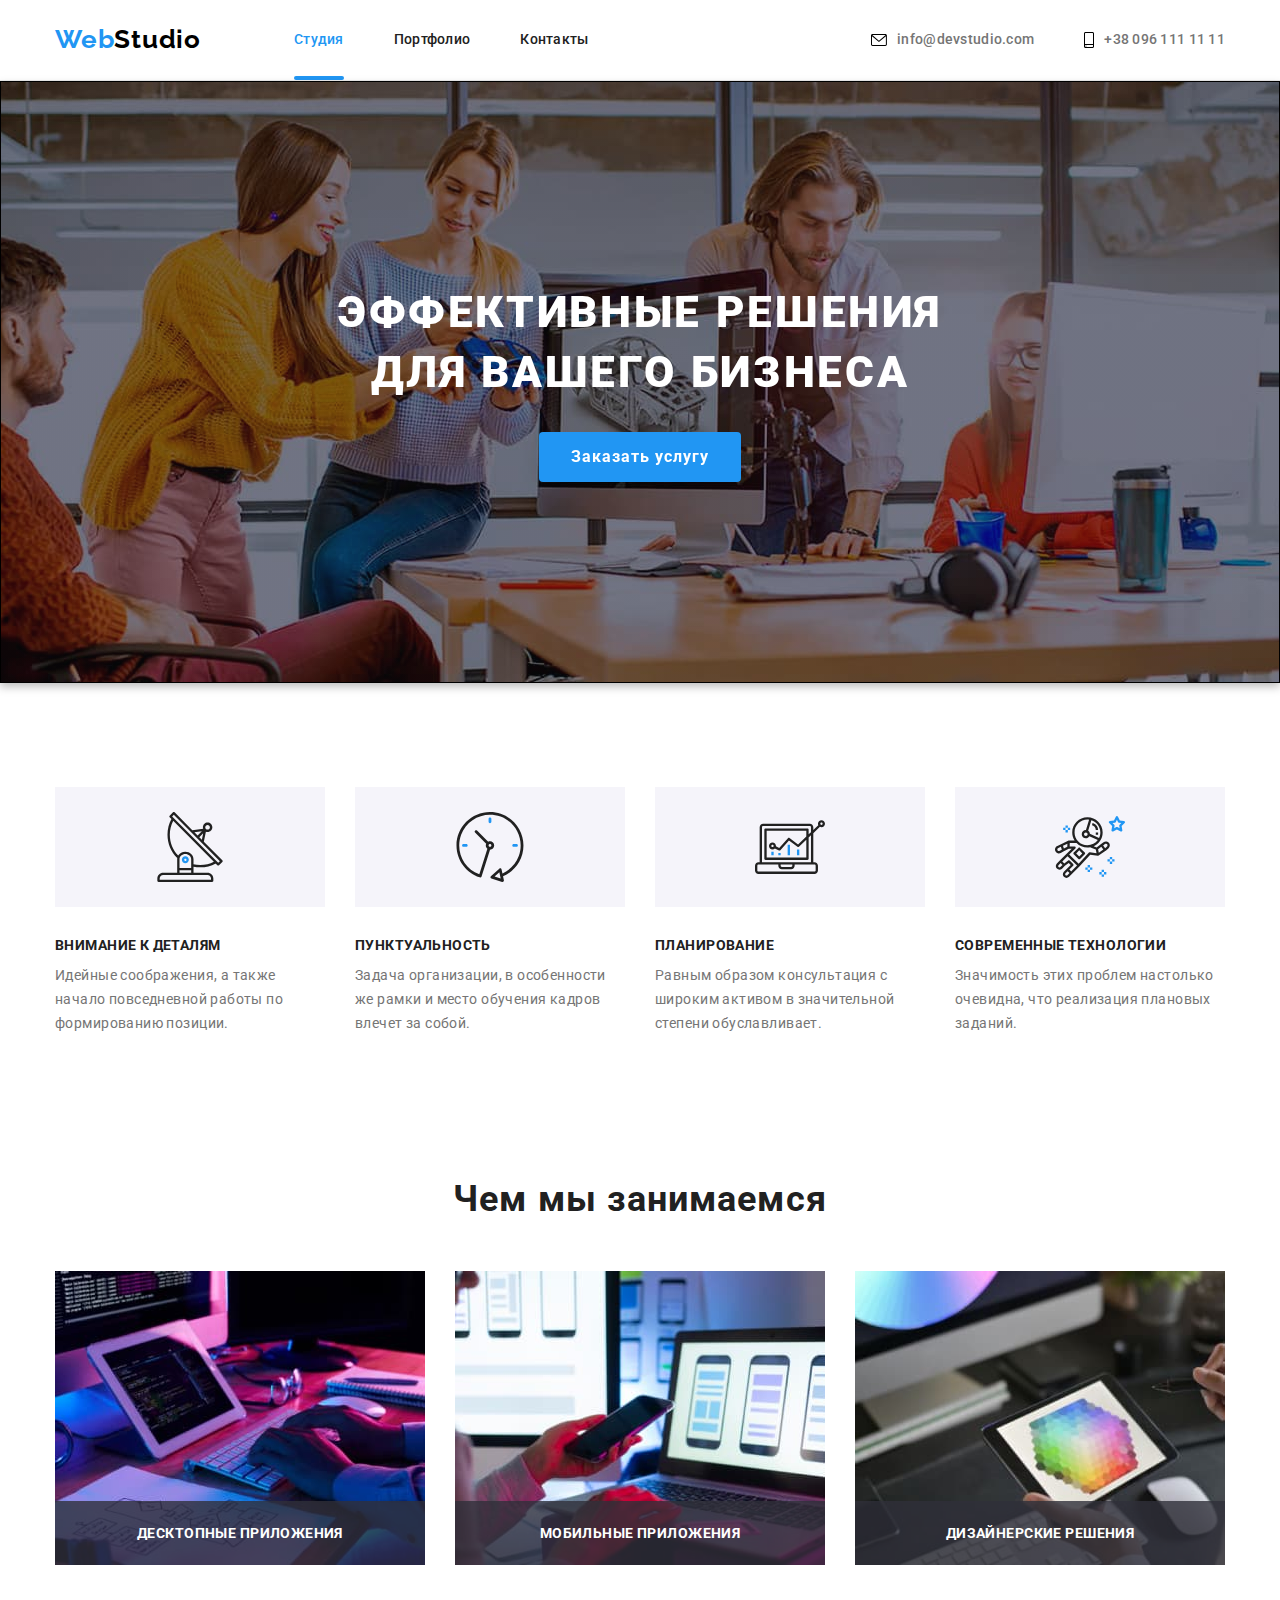
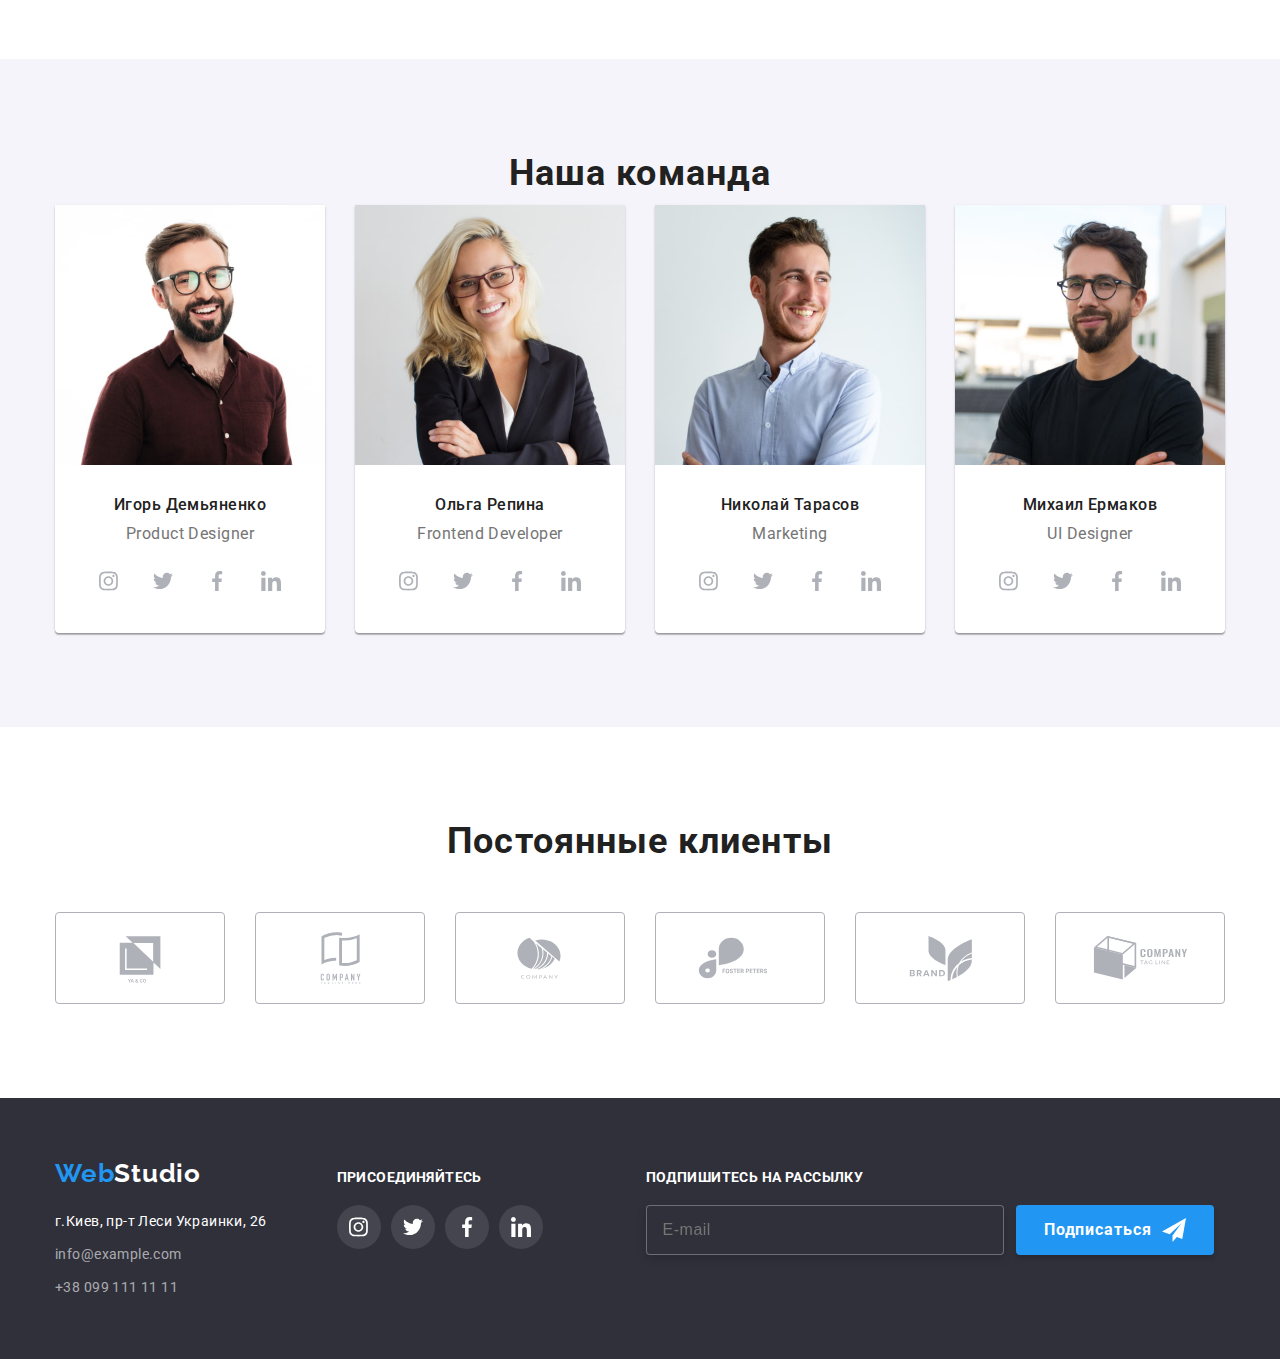
==== commit ea851f36: "portfolio change" ====
--- a/index.html
+++ b/index.html
@@ -1,352 +1,366 @@
 <!DOCTYPE html>
 <html lang="ru">
-
-<head>
+  <head>
     <meta charset="UTF-8" />
     <meta http-equiv="X-UA-Compatible" content="IE=edge" />
     <meta name="viewport" content="width=device-width, initial-scale=1.0" />
     <title>Студия</title>
     <link rel="preconnect" href="https://fonts.googleapis.com" />
     <link rel="preconnect" href="https://fonts.gstatic.com" crossorigin />
-    <link href="https://fonts.googleapis.com/css2?family=Raleway:wght@700&family=Roboto:wght@400;500;700;900&display=swap" rel="stylesheet" />
+    <link
+      href="https://fonts.googleapis.com/css2?family=Raleway:wght@700&family=Roboto:wght@400;500;700;900&display=swap"
+      rel="stylesheet"
+    />
     <link rel="stylesheet" href="./css/main.min.css" />
-</head>
+  </head>
 
-<body>
+  <body>
     <!-- Page header-->
     <header class="header">
-        <div class="container header__wrapper">
-            <!-- navigation -->
-            <nav class="nav-wrapper">
-                <a href="./index.html" class="logo">Web<span class="logo--accent">Studio</span></a>
-                <ul class="site-nav">
-                    <li class="site-nav__item">
-                        <a href="./index.html" class="site-nav__link site-nav__link--active">Студия</a>
-                    </li>
-                    <li class="site-nav__item">
-                        <a href="./portfolio.html" class="site-nav__link">Портфолио</a>
-                    </li>
-                    <li class="site-nav__item"><a href="#" class="site-nav__link">Контакты</a></li>
-                </ul>
-            </nav>
+      <div class="container header__wrapper">
+        <!-- navigation -->
+        <nav class="nav-wrapper">
+          <a href="./index.html" class="logo">Web<span class="logo--accent">Studio</span></a>
+          <ul class="site-nav">
+            <li class="site-nav__item">
+              <a href="./index.html" class="site-nav__link site-nav__link--active">Студия</a>
+            </li>
+            <li class="site-nav__item">
+              <a href="./portfolio.html" class="site-nav__link">Портфолио</a>
+            </li>
+            <li class="site-nav__item"><a href="#" class="site-nav__link">Контакты</a></li>
+          </ul>
+        </nav>
 
-            <ul class="contacts">
-                <li class="contacts__item">
-                    <a href="mailto:info@devstudio.com" class="contacts__link">
-                        <svg class="icon contacts__icon" width="16" height="16">
+        <ul class="contacts">
+          <li class="contacts__item">
+            <a href="mailto:info@devstudio.com" class="contacts__link">
+              <svg class="icon contacts__icon" width="16" height="16">
                 <use href="./images/icons.svg#envelope"></use>
-              </svg> info@devstudio.com
-                    </a>
-                </li>
-                <li class="contacts__item">
-                    <a href="tel:+380961111111" class="contacts__link">
-                        <svg class="icon contacts__icon" width="10" height="16">
+              </svg>
+              info@devstudio.com
+            </a>
+          </li>
+          <li class="contacts__item">
+            <a href="tel:+380961111111" class="contacts__link">
+              <svg class="icon contacts__icon" width="10" height="16">
                 <use href="./images/icons.svg#smartphone"></use>
-              </svg> +38 096 111 11 11
-                    </a>
-                </li>
-            </ul>
-        </div>
+              </svg>
+              +38 096 111 11 11
+            </a>
+          </li>
+        </ul>
+      </div>
     </header>
     <!-- Unique page content -->
     <main>
-        <section class="hero">
-            <h1 class="hero__title">Эффективные решения для вашего бизнеса</h1>
-            <button class="btn hero__btn" type="button" data-modal-open>Заказать услугу</button>
-        </section>
-        <!-- Our features-->
-        <section class="section features">
-            <div class="container">
-                <h2 class="section__title features__title features__title--invisible">Особенности</h2>
-                <ul class="features__list">
-                    <li class="features__item">
-                        <div class="thumb">
-                            <svg class="icon" width="70" height="70">
+      <section class="hero">
+        <h1 class="hero__title">Эффективные решения для вашего бизнеса</h1>
+        <button class="btn hero__btn" type="button" data-modal-open>Заказать услугу</button>
+      </section>
+      <!-- Our features-->
+      <section class="section features">
+        <div class="container">
+          <h2 class="section__title features__title features__title--invisible">Особенности</h2>
+          <ul class="feature__list">
+            <li class="feature__item">
+              <div class="feature__bgc-icon">
+                <svg class="icon feature__icon" width="70" height="70">
                   <use href="./images/icons.svg#antenna"></use>
                 </svg>
-                        </div>
-                        <h3 class="feature-title">Внимание к деталям</h3>
-                        <p class="feature-text">
-                            Идейные соображения, а также начало повседневной работы по формированию позиции.
-                        </p>
-                    </li>
-                    <li class="item">
-                        <div class="thumb">
-                            <svg width="70" height="70">
+              </div>
+              <h3 class="feature__subtitle">Внимание к деталям</h3>
+              <p class="feature__meta">
+                Идейные соображения, а также начало повседневной работы по формированию позиции.
+              </p>
+            </li>
+            <li class="feature__item">
+              <div class="feature__bgc-icon">
+                <svg class="icon feature__icon" width="70" height="70">
                   <use href="./images/icons.svg#clock"></use>
                 </svg>
-                        </div>
-                        <h3 class="feature-title">Пунктуальность</h3>
-                        <p class="feature-text">
-                            Задача организации, в особенности же рамки и место обучения кадров влечет за собой.
-                        </p>
-                    </li>
-                    <li class="item">
-                        <div class="thumb">
-                            <svg width="70" height="70">
+              </div>
+              <h3 class="feature__subtitle">Пунктуальность</h3>
+              <p class="feature__meta">
+                Задача организации, в особенности же рамки и место обучения кадров влечет за собой.
+              </p>
+            </li>
+            <li class="feature__item">
+              <div class="feature__bgc-icon">
+                <svg class="icon feature__icon" width="70" height="70">
                   <use href="./images/icons.svg#diagram"></use>
                 </svg>
-                        </div>
-                        <h3 class="feature-title">Планирование</h3>
-                        <p class="feature-text">
-                            Равным образом консультация с широким активом в значительной степени обуславливает.
-                        </p>
-                    </li>
-                    <li class="item">
-                        <div class="thumb">
-                            <svg width="70" height="70">
+              </div>
+              <h3 class="feature__subtitle">Планирование</h3>
+              <p class="feature__meta">
+                Равным образом консультация с широким активом в значительной степени обуславливает.
+              </p>
+            </li>
+            <li class="feature__item">
+              <div class="feature__bgc-icon">
+                <svg class="icon feature__icon" width="70" height="70">
                   <use href="./images/icons.svg#astronaut"></use>
                 </svg>
-                        </div>
-                        <h3 class="feature-title">Современные технологии</h3>
-                        <p class="feature-text">
-                            Значимость этих проблем настолько очевидна, что реализация плановых заданий.
-                        </p>
-                    </li>
-                </ul>
-            </div>
-        </section>
-        <!-- Works examples -->
-        <section class="section">
-            <div class="container">
-                <h2 class="section__title">Чем мы занимаемся</h2>
-                <ul class="works-list">
-                    <li class="item">
-                        <div class="item-thumb">
-                            <img src="./images/box1.jpg" alt="box1" width="370" height="294" />
-                            <div class="img-label">
-                                <p class="img-label-text">Десктопные приложения</p>
-                            </div>
-                        </div>
-                    </li>
-                    <li class="item">
-                        <div class="item-thumb">
-                            <img src="./images/box2.jpg" alt="box2" width="370" height="294" />
-                            <div class="img-label">
-                                <p class="img-label-text">Мобильные приложения</p>
-                            </div>
-                        </div>
-                    </li>
-                    <li class="item">
-                        <div class="item-thumb">
-                            <img src="./images/box3.jpg" alt="box3" width="370" height="294" />
-                            <div class="img-label">
-                                <p class="img-label-text">Дизайнерские решения</p>
-                            </div>
-                        </div>
-                    </li>
-                </ul>
-            </div>
-        </section>
-        <!-- Our team -->
-        <section class="section teams">
-            <div class="container">
-                <h2 class="section__title teams__title">Наша команда</h2>
-                <ul class="teams__list">
-                    <li class="team__card">
-                        <img class="team__avatar" src="./images/team/designer.jpg" alt="дизайнер, игорь демьяненко" width="270" />
-                        <div class="team__meta">
-                            <h3 class="team__name">Игорь Демьяненко</h3>
-                            <p lang="en" class="team__position">Product Designer</p>
-                            <ul class="team__social-list">
-                                <li class="team__social-item">
-                                    <a class="team__social-link" href="#">
-                                        <svg class="icon team__social-icon" width="20" height="20">
-                        <use href="./images/icons.svg#instagram"></use>
-                      </svg>
-                                    </a>
-                                </li>
-                                <li class="team__social-item">
-                                    <a href="#" class="team__social-link">
-                                        <svg class="icon team__social-icon" width="20" height="20">
-                        <use href="./images/icons.svg#twitter"></use>
-                      </svg>
-                                    </a>
-                                </li>
-                                <li class="team__social-item">
-                                    <a class="team__social-link" href="#">
-                                        <svg class="icon team__social-icon" width="20" height="20">
-                        <use href="./images/icons.svg#facebook"></use>
-                      </svg>
-                                    </a>
-                                </li>
-                                <li class="team__social-item">
-                                    <a class="team__social-link" href="#">
-                                        <svg class="icon team__social-icon" width="20" height="20">
-                        <use href="./images/icons.svg#linkedin"></use>
-                      </svg>
-                                    </a>
-                                </li>
-                            </ul>
-                        </div>
-                    </li>
-                    <li class="team__card">
-                        <img class="team__avatar" src="./images/team/developer.jpg" alt="разработчик, ольга репина" width="270" />
-                        <div class="team__meta">
-                            <h3 class="team__name">Ольга Репина</h3>
-                            <p lang="en" class="team__position">Frontend Developer</p>
-                            <ul class="team__social-list">
-                                <li class="team__social-item">
-                                    <a class="team__social-link" href="#" ">
-                      <svg class="icon team__social-icon " width="20 " height="20 ">
-                        <use href="./images/icons.svg#instagram "></use>
-                      </svg>
-                    </a>
-                  </li>
-                  <li class="team__social-item ">
-                    <a class="team__social-link " href="# ">
-                      <svg class="icon team__social-icon " width="20 " height="20 ">
-                        <use href="./images/icons.svg#twitter "></use>
-                      </svg>
-                    </a>
-                  </li>
-                  <li class="team__social-item ">
-                    <a class="team__social-link " href="# ">
-                      <svg class="icon team__social-icon " width="20 " height="20 ">
-                        <use href="./images/icons.svg#facebook "></use>
-                      </svg>
-                    </a>
-                  </li>
-                  <li class="team__social-item ">
-                    <a class="team__social-link " href="# ">
-                      <svg class="icon team__social-icon " width="20 " height="20 ">
-                        <use href="./images/icons.svg#linkedin "></use>
-                      </svg>
-                    </a>
-                  </li>
-                </ul>
-              </div>
-            </li>
-            <li class="team__card ">
-              <img
-                src="./images/team/marketing.jpg "
-                alt="маркетолог, николай тарасов "
-                width="270 "
-                height="260 "
-              />
-              <div class="team__meta ">
-                <h3 class="team__name ">Николай Тарасов</h3>
-                <p lang="en " class="team__position ">Marketing</p>
-                <ul class="team__social-list ">
-                  <li class="team__social-item ">
-                     <a class="team__social-link " href="# ">
-                      <svg class="icon team__social-icon " width="20 " height="20 ">
-                        <use href="./images/icons.svg#instagram "></use>
-                      </svg>
-                    </a>
-                  </li>
-                  <li class="team__social-item ">
-                     <a class="team__social-link " href="# ">
-                      <svg class="icon team__social-icon " width="20 " height="20 ">
-                        <use href="./images/icons.svg#twitter "></use>
-                      </svg>
-                    </a>
-                  </li>
-                  <li class="team__social-item ">
-                    <a class="team__social-link " href="# ">
-                      <svg class="icon team__social-icon " width="20 " height="20 ">
-                        <use href="./images/icons.svg#facebook "></use>
-                      </svg>
-                    </a>
-                  </li>
-                  <li class="team__social-item ">
-                    <a class="team__social-link " href="# ">
-                      <svg class="icon team__social-icon " width="20 " height="20 ">
-                        <use href="./images/icons.svg#linkedin "></use>
-                      </svg>
-                    </a>
-                  </li>
-                </ul>
-              </div>
-            </li>
-            <li class="team__card ">
-              <img
-                src="./images/team/uidesigner.jpg "
-                alt="дизайнер, михаил ермаков "
-                width="270 "
-                height="260 "
-              />
-              <div class="team__meta ">
-                <h3 class="team__name ">Михаил Ермаков</h3>
-                <p lang="en " class="team__position ">UI Designer</p>
-                <ul class="team__social-list ">
-                  <li class="team__social-item ">
-                   <a class="team__social-link " href="# ">
-                      <svg class="icon team__social-icon " width="20 " height="20 ">
-                        <use href="./images/icons.svg#instagram "></use>
-                      </svg>
-                    </a>
-                  </li>
-                  <li class="team__social-item ">
-                   <a class="team__social-link " href="# ">
-                      <svg class="icon team__social-icon " width="20 " height="20 ">
-                        <use href="./images/icons.svg#twitter "></use>
-                      </svg>
-                    </a>
-                  </li>
-                  <li class="team__social-item ">
-                    <a class="team__social-link " href="# ">
-                      <svg class="icon team__social-icon " width="20 " height="20 ">
-                        <use href="./images/icons.svg#facebook "></use>
-                      </svg>
-                    </a>
-                  </li>
-                  <li class="team__social-item ">
-                    <a class="team__social-link " href="# ">
-                      <svg class="icon team__social-icon " width="20 " height="20 ">
-                        <use href="./images/icons.svg#linkedin "></use>
-                      </svg>
-                    </a>
-                  </li>
-                </ul>
-              </div>
+              </div>
+              <h3 class="feature__subtitle">Современные технологии</h3>
+              <p class="feature__meta">
+                Значимость этих проблем настолько очевидна, что реализация плановых заданий.
+              </p>
             </li>
           </ul>
         </div>
       </section>
-      <section class="section ">
-        <div class="container ">
-          <h2 class="section__title customer__title ">Постоянные клиенты</h2>
-          <ul class="customer__list ">
-            <li class="customer__item ">
-              <a class="customer__link " href="# ">
-                <svg class="icon customer__icon " width="106 " height="60 ">
-                  <use href="./images/icons.svg#logo-client1 "></use>
+      <!-- Works examples -->
+      <section class="section works">
+        <div class="container">
+          <h2 class="section__title">Чем мы занимаемся</h2>
+          <ul class="works__list">
+            <li class="work__item">
+              <div class="work__box">
+                <img class="img" src="./images/box1.jpg" alt="box1" width="370" height="294" />
+                <div class="work__img-label">
+                  <p class="work__img-text">Десктопные приложения</p>
+                </div>
+              </div>
+            </li>
+            <li class="work__item">
+              <div class="work__box">
+                <img class="img" src="./images/box2.jpg" alt="box2" width="370" height="294" />
+                <div class="work__img-label">
+                  <p class="work__img-text">Мобильные приложения</p>
+                </div>
+              </div>
+            </li>
+            <li class="work__item">
+              <div class="work__box">
+                <img class="img" src="./images/box3.jpg" alt="box3" width="370" height="294" />
+                <div class="work__img-label">
+                  <p class="work__img-text">Дизайнерские решения</p>
+                </div>
+              </div>
+            </li>
+          </ul>
+        </div>
+      </section>
+      <!-- Our team -->
+      <section class="section teams">
+        <div class="container">
+          <h2 class="section__title teams__title">Наша команда</h2>
+          <ul class="teams__list">
+            <li class="team__card">
+              <img
+                class="team__avatar"
+                src="./images/team/designer.jpg"
+                alt="дизайнер, игорь демьяненко"
+                width="270"
+              />
+              <div class="team__meta">
+                <h3 class="team__name">Игорь Демьяненко</h3>
+                <p lang="en" class="team__position">Product Designer</p>
+                <ul class="team__social-list">
+                  <li class="team__social-item">
+                    <a class="team__social-link" href="#">
+                      <svg class="icon team__social-icon" width="20" height="20">
+                        <use href="./images/icons.svg#instagram"></use>
+                      </svg>
+                    </a>
+                  </li>
+                  <li class="team__social-item">
+                    <a class="team__social-link" href="#">
+                      <svg class="icon team__social-icon" width="20" height="20">
+                        <use href="./images/icons.svg#twitter"></use>
+                      </svg>
+                    </a>
+                  </li>
+                  <li class="team__social-item">
+                    <a class="team__social-link" href="#">
+                      <svg class="icon team__social-icon" width="20" height="20">
+                        <use href="./images/icons.svg#facebook"></use>
+                      </svg>
+                    </a>
+                  </li>
+                  <li class="team__social-item">
+                    <a class="team__social-link" href="#">
+                      <svg class="icon team__social-icon" width="20" height="20">
+                        <use href="./images/icons.svg#linkedin"></use>
+                      </svg>
+                    </a>
+                  </li>
+                </ul>
+              </div>
+            </li>
+            <li class="team__card">
+              <img
+                class="team__avatar"
+                src="./images/team/developer.jpg"
+                alt="разработчик, ольга репина"
+                width="270"
+              />
+              <div class="team__meta">
+                <h3 class="team__name">Ольга Репина</h3>
+                <p lang="en" class="team__position">Frontend Developer</p>
+                <ul class="team__social-list">
+                  <li class="team__social-item">
+                    <a class="team__social-link" href="#">
+                      <svg class="icon team__social-icon" width="20" height="20">
+                        <use href="./images/icons.svg#instagram"></use>
+                      </svg>
+                    </a>
+                  </li>
+                  <li class="team__social-item">
+                    <a class="team__social-link" href="#">
+                      <svg class="icon team__social-icon" width="20" height="20">
+                        <use href="./images/icons.svg#twitter"></use>
+                      </svg>
+                    </a>
+                  </li>
+                  <li class="team__social-item">
+                    <a class="team__social-link" href="#">
+                      <svg class="icon team__social-icon" width="20" height="20">
+                        <use href="./images/icons.svg#facebook"></use>
+                      </svg>
+                    </a>
+                  </li>
+                  <li class="team__social-item">
+                    <a class="team__social-link" href="#">
+                      <svg class="icon team__social-icon" width="20" height="20">
+                        <use href="./images/icons.svg#linkedin"></use>
+                      </svg>
+                    </a>
+                  </li>
+                </ul>
+              </div>
+            </li>
+            <li class="team__card">
+              <img
+                src="./images/team/marketing.jpg"
+                alt="маркетолог, николай тарасов"
+                width="270"
+                height="260"
+              />
+              <div class="team__meta">
+                <h3 class="team__name">Николай Тарасов</h3>
+                <p lang="en" class="team__position">Marketing</p>
+                <ul class="team__social-list">
+                  <li class="team__social-item">
+                    <a class="team__social-link" href="#">
+                      <svg class="icon team__social-icon" width="20" height="20">
+                        <use href="./images/icons.svg#instagram"></use>
+                      </svg>
+                    </a>
+                  </li>
+                  <li class="team__social-item">
+                    <a class="team__social-link" href="#">
+                      <svg class="icon team__social-icon" width="20" height="20">
+                        <use href="./images/icons.svg#twitter"></use>
+                      </svg>
+                    </a>
+                  </li>
+                  <li class="team__social-item">
+                    <a class="team__social-link" href="#">
+                      <svg class="icon team__social-icon" width="20" height="20">
+                        <use href="./images/icons.svg#facebook"></use>
+                      </svg>
+                    </a>
+                  </li>
+                  <li class="team__social-item">
+                    <a class="team__social-link" href="#">
+                      <svg class="icon team__social-icon" width="20" height="20">
+                        <use href="./images/icons.svg#linkedin"></use>
+                      </svg>
+                    </a>
+                  </li>
+                </ul>
+              </div>
+            </li>
+            <li class="team__card">
+              <img
+                src="./images/team/uidesigner.jpg"
+                alt="дизайнер, михаил ермаков"
+                width="270"
+                height="260"
+              />
+              <div class="team__meta">
+                <h3 class="team__name">Михаил Ермаков</h3>
+                <p lang="en" class="team__position">UI Designer</p>
+                <ul class="team__social-list">
+                  <li class="team__social-item">
+                    <a class="team__social-link" href="#">
+                      <svg class="icon team__social-icon" width="20" height="20">
+                        <use href="./images/icons.svg#instagram"></use>
+                      </svg>
+                    </a>
+                  </li>
+                  <li class="team__social-item">
+                    <a class="team__social-link" href="#">
+                      <svg class="icon team__social-icon" width="20" height="20">
+                        <use href="./images/icons.svg#twitter"></use>
+                      </svg>
+                    </a>
+                  </li>
+                  <li class="team__social-item">
+                    <a class="team__social-link" href="#">
+                      <svg class="icon team__social-icon" width="20" height="20">
+                        <use href="./images/icons.svg#facebook"></use>
+                      </svg>
+                    </a>
+                  </li>
+                  <li class="team__social-item">
+                    <a class="team__social-link" href="#">
+                      <svg class="icon team__social-icon" width="20" height="20">
+                        <use href="./images/icons.svg#linkedin"></use>
+                      </svg>
+                    </a>
+                  </li>
+                </ul>
+              </div>
+            </li>
+          </ul>
+        </div>
+      </section>
+      <section class="section customer">
+        <div class="container">
+          <h2 class="section__title customer__title">Постоянные клиенты</h2>
+          <ul class="customer__list">
+            <li class="customer__item">
+              <a class="customer__link" href="#">
+                <svg class="icon customer__icon" width="106" height="60">
+                  <use href="./images/icons.svg#logo-client1"></use>
                 </svg>
               </a>
             </li>
-            <li class="customer__item ">
-              <a class="customer__link " href="# ">
-                <svg class="icon customer__icon " width="106 " height="60 ">
-                  <use href="./images/icons.svg#logo-client2 "></use>
+            <li class="customer__item">
+              <a class="customer__link" href="#">
+                <svg class="icon customer__icon" width="106" height="60">
+                  <use href="./images/icons.svg#logo-client2"></use>
                 </svg>
               </a>
             </li>
-            <li class="customer__item ">
-              <a class="customer__link " href="# ">
-                <svg class="icon customer__icon " width="106 " height="60 ">
-                  <use href="./images/icons.svg#logo-client3 "></use>
+            <li class="customer__item">
+              <a class="customer__link" href="#">
+                <svg class="icon customer__icon" width="106" height="60">
+                  <use href="./images/icons.svg#logo-client3"></use>
                 </svg>
               </a>
             </li>
-            <li class="customer__item ">
-              <a class="customer__link " href="# ">
-                <svg class="icon customer__icon " width="106 " height="60 ">
-                  <use href="./images/icons.svg#logo-client4 "></use>
+            <li class="customer__item">
+              <a class="customer__link" href="#">
+                <svg class="icon customer__icon" width="106" height="60">
+                  <use href="./images/icons.svg#logo-client4"></use>
                 </svg>
               </a>
             </li>
-            <li class="customer__item ">
-              <a class="customer__link " href="# ">
-                <svg class="icon customer__icon " width="106 " height="60 ">
-                  <use href="./images/icons.svg#logo-client5 "></use>
+            <li class="customer__item">
+              <a class="customer__link" href="#">
+                <svg class="icon customer__icon" width="106" height="60">
+                  <use href="./images/icons.svg#logo-client5"></use>
                 </svg>
               </a>
             </li>
-            <li class="customer__item ">
-              <a class="customer__link " href="# ">
-                <svg class="icon customer__icon " width="106 " height="60 ">
-                  <use href="./images/icons.svg#logo-client6 "></use>
+            <li class="customer__item">
+              <a class="customer__link" href="#">
+                <svg class="icon customer__icon" width="106" height="60">
+                  <use href="./images/icons.svg#logo-client6"></use>
                 </svg>
               </a>
             </li>
@@ -355,75 +369,88 @@
       </section>
     </main>
     <!-- Page footer-->
-    <footer class="footer ">
-      <div class="container ">
-        <div class="footer__wrapper ">
-          <div class="address__wrapper ">
-            <a href="./index.html " class="logo footer__logo ">
-              Web<span class="footer__logo--accent ">Studio</span>
+    <footer class="footer">
+      <div class="container">
+        <div class="footer__columns">
+          <div class="footer__contact-info">
+            <a href="./index.html" class="logo footer__logo">
+              Web<span class="footer__logo--accent">Studio</span>
             </a>
             <address>
-              <ul class="contact-info ">
+              <ul class="address">
                 <li>
                   <a
-                   class="contact-info__link "
-                    href="https://goo.gl/maps/w9HEKeFZL726Zbut9 "
-                    target="_blank "
-                    rel="noreferrer noopener nofollow "
+                    class="address__link"
+                    href="https://goo.gl/maps/w9HEKeFZL726Zbut9"
+                    target="_blank"
+                    rel="noreferrer noopener nofollow"
                   >
                     г.Киев, пр-т Леси Украинки, 26
                   </a>
                 </li>
                 <li>
-                  <a  class="contact-info__link " href="mailto:info@example.com ">
+                  <a class="address__link address__link--contact" href="mailto:info@example.com">
                     info@example.com
                   </a>
                 </li>
                 <li>
-                  <a  class="contact-info__link " href="tel:+380991111111 ">
+                  <a class="address__link address__link--contact" href="tel:+380991111111">
                     +38 099 111 11 11
                   </a>
                 </li>
               </ul>
             </address>
           </div>
-          <div class="social__wrapper ">
-            <p class="footer-text ">Присоединяйтесь</p>
-            <ul class="footer-social-list ">
-              <li class="item ">
-                <a href="# " class="footer-social-link ">
-                  <svg width="20 " height="20 "><use href="./images/icons.svg#instagram "></use></svg>
+          <div class="footer__social">
+            <p class="footer__title">Присоединяйтесь</p>
+            <ul class="companysocial__list">
+              <li class="companysocial__item">
+                <a class="companysocial__link" href="#">
+                  <svg class="icon companysocial__icon" width="20" height="20">
+                    <use href="./images/icons.svg#instagram"></use>
+                  </svg>
                 </a>
               </li>
-              <li class="item ">
-                <a href="# " class="footer-social-link ">
-                  <svg width="20 " height="20 "><use href="./images/icons.svg#twitter "></use></svg>
+              <li class="companysocial__item">
+                <a class="companysocial__link" href="#">
+                  <svg class="icon companysocial__icon" width="20" height="20">
+                    <use href="./images/icons.svg#twitter"></use>
+                  </svg>
                 </a>
               </li>
-              <li class="item ">
-                <a href="# " class="footer-social-link ">
-                  <svg width="20 " height="20 "><use href="./images/icons.svg#facebook "></use></svg>
+              <li class="companysocial__item">
+                <a class="companysocial__link" href="#">
+                  <svg class="icon companysocial__icon" width="20" height="20">
+                    <use href="./images/icons.svg#facebook"></use>
+                  </svg>
                 </a>
               </li>
-              <li class="item ">
-                <a href="# " class="footer-social-link ">
-                  <svg width="20 " height="20 "><use href="./images/icons.svg#linkedin "></use></svg>
+              <li class="companysocial__item">
+                <a class="companysocial__link" href="#">
+                  <svg class="icon companysocial__icon" width="20" height="20">
+                    <use href="./images/icons.svg#linkedin"></use>
+                  </svg>
                 </a>
               </li>
             </ul>
           </div>
-          <div class="footer__subscriber ">
-            <p class="subscriber__title ">Подпишитесь на рассылку</p>
-            <form class="subscriber__form ">
-              <div class="footer-field ">
-                <label class="footer-label ">
-                  <input class="footer-input " type="email " name="mail-news " placeholder="E-mail " />
+          <div class="footer__subscriber">
+            <p class="footer__title">Подпишитесь на рассылку</p>
+            <form class="subscriber-form">
+              <div class="subscriber-form__field">
+                <label class="subscriber-form__label">
+                  <input
+                    class="subscriber-form__input"
+                    type="email"
+                    name="mail-news"
+                    placeholder="E-mail"
+                  />
                 </label>
 
-                <button type="submit " class="btn subscriber__submit ">
-                  <span class="subscriber-btn__ ">Подписаться</span>
-                  <svg class="icon footer-submit-ico " width="24 " height="24 ">
-                    <use href="./images/icons.svg#send-ico "></use>
+                <button type="submit" class="btn subscriber-form__button">
+                  Подписаться
+                  <svg class="subscriber-form__icon" width="24" height="24">
+                    <use href="./images/icons.svg#send-ico"></use>
                   </svg>
                 </button>
               </div>
@@ -432,59 +459,63 @@
         </div>
       </div>
     </footer>
-    <div class="backdrop is-hidden " data-modal>
-      <div class="modal ">
-        <a href="# " class="modal-close " data-modal-close>
-          <svg width="18 " height="18 "><use href="./images/icons.svg#modal-close "></use></svg>
+    <div class="backdrop is-hidden" data-modal>
+      <div class="modal">
+        <a href="#" class="modal__close" data-modal-close>
+          <svg class="icon modal__icon" width="18" height="18">
+            <use href="./images/icons.svg#modal-close"></use>
+          </svg>
         </a>
-        <h2 class="modal-title ">Оставьте свои данные, мы вам перезвоним</h2>
-        <form class="modal-form " autocomplete="off ">
-          <label class="form-field ">
+        <h2 class="modal__title">Оставьте свои данные, мы вам перезвоним</h2>
+        <form class="callback-form" autocomplete="off">
+          <label class="callback-form__field">
             Имя
-            <input type="text " name="user-name " class="form-input " />
-            <svg class="input-icon " width="18 " height="18 ">
-              <use href="./images/icons.svg#person-ico "></use>
+            <input class="callback-form__input" type="text" name="user-name" />
+            <svg class="icon callback-form__icon" width="18" height="18">
+              <use href="./images/icons.svg#person-ico"></use>
             </svg>
           </label>
-          <label class="form-field ">
+          <label class="callback-form__field">
             Телефон
-            <input type="tel " name="user-phone " class="form-input " />
-            <svg class="input-icon " width="18 " height="18 ">
-              <use href="./images/icons.svg#phone-ico "></use>
+            <input class="callback-form__input" type="tel" name="user-phone" />
+            <svg class="icon callback-form__icon" width="18" height="18">
+              <use href="./images/icons.svg#phone-ico"></use>
             </svg>
           </label>
-          <label class="form-field ">
+          <label class="callback-form__field">
             Почта
-            <input type="email " name="user-mail " class="form-input " />
-            <svg class="input-icon " width="18 " height="18 ">
-              <use href="./images/icons.svg#email-ico "></use>
+            <input class="callback-form__input" type="email" name="user-mail" />
+            <svg class="icon callback-form__icon" width="18" height="18">
+              <use href="./images/icons.svg#email-ico"></use>
             </svg>
           </label>
-          <label class="form-field-comment ">
+          <label class="callback-form__comment">
             Комментарий
             <textarea
-              name="user-msg "
-              class="form-input form-textarea "
-              placeholder="Введите текст "
+              name="user-msg"
+              class="callback-form__input callback-form__textarea"
+              placeholder="Введите текст"
             ></textarea>
           </label>
-          <label class="form-policy ">
-            <input type="checkbox " class="form-checkbox " />
-            <span class="policy-boxcheck ">
-              <svg class="policy-icon " width="16 " height="15 ">
-                <use href="./images/icons.svg#check-ico "></use>
+          <label class="callback-form__policy">
+            <input type="checkbox" class="callback-form__checkbox" />
+            <span class="callback-form__policy-boxcheck">
+              <svg class="icon callback-form__policy-icon" width="16" height="15">
+                <use href="./images/icons.svg#check-ico"></use>
               </svg>
             </span>
-            <span class="policy-meta "
-              >Соглашаюсь с рассылкой и принимаю &nbsp;<a href="# " class="policy-link "
+            <span class="callback-form__policy-meta"
+              >Соглашаюсь с рассылкой и принимаю &nbsp;<a
+                href="#"
+                class="callback-form__policy-link"
                 >Условия договора</a
               ></span
             >
           </label>
-          <button type="submit " class="btn form-submit-btn ">Отправить</button>
+          <button type="submit" class="btn callback-form__btn">Отправить</button>
         </form>
       </div>
     </div>
-    <script src="./js/modal.js "></script>
+    <script src="./js/modal.js"></script>
   </body>
-</html>+</html>
--- a/css/main.min.css
+++ b/css/main.min.css
@@ -1 +1,2 @@
-:root{--main-font: "Roboto";--second-font: "Raleway";--main-color-text: #212121;--second-color-text: #757575;--accent-color: #2196f3;--accent-second-color: #188ce8;--primary-bgr: #ffffff;--second-bgr: #f5f4fa;--accent-bgr: #2f303a;--sec-text-color: var(--primary-bgr);--timing-function: cubic-bezier(0.4, 0, 0.2, 1)}html,body,div,span,applet,object,iframe,h1,h2,h3,h4,h5,h6,p,blockquote,pre,a,abbr,acronym,address,big,cite,code,del,dfn,em,img,ins,kbd,q,s,samp,small,strike,strong,sub,sup,tt,var,b,u,i,center,dl,dt,dd,ol,ul,li,fieldset,form,label,legend,table,caption,tbody,tfoot,thead,tr,th,td,article,aside,canvas,details,embed,figure,figcaption,footer,header,hgroup,menu,nav,output,ruby,section,summary,time,mark,audio,video{margin:0;padding:0;font-size:100%;vertical-align:baseline}a{text-decoration:none}a:active,a:hover{outline:0;text-decoration:none}ul,li{list-style-type:none;margin:0;padding:0}h1,h2,h3,h4,h5,h6{font-size:100%;font-weight:normal}html{-webkit-box-sizing:border-box;box-sizing:border-box}*,*:before,*:after{-webkit-box-sizing:border-box;box-sizing:border-box}:focus{outline:0}img,audio,video{max-width:100%;height:auto}audio,canvas,iframe,video,img,svg{vertical-align:middle}iframe{border:0}textarea{resize:none;overflow:auto;vertical-align:top;box-shadow:none;-webkit-box-shadow:none;-moz-box-shadow:none}input,textarea,select,button{outline:none;border:none;font-size:100%;margin:0}button,input{line-height:normal}table{border-collapse:collapse;border-spacing:0}td,th{padding:0;text-align:left}body{font-family:var(--main-font),sans-serif;font-size:14px;font-style:normal;font-weight:normal;background:var(--primary-bgr);color:var(--main-color-text)}.container{width:1200px;margin:0 auto;padding:0 15px}.nav-wrapper{display:-webkit-box;display:-ms-flexbox;display:flex;-webkit-box-align:center;-ms-flex-align:center;align-items:center}.section{padding:94px 0 94px 0}.section__title{font-weight:700;font-size:36px;line-height:1.7;letter-spacing:.03em;text-transform:uppercase}.icon{fill:currentColor;-webkit-transition:fill 250ms var(--timing-function);transition:fill 250ms var(--timing-function)}.btn{display:inline-block;font-family:inherit;font-weight:700;font-size:16px;line-height:1.87;letter-spacing:.06em;border:none;border-radius:4px;-webkit-box-shadow:0px 4px 4px rgba(0,0,0,.15);box-shadow:0px 4px 4px rgba(0,0,0,.15);-webkit-transition:background-color 250ms var(--timing-function);transition:background-color 250ms var(--timing-function);cursor:pointer}.header{border-bottom:1px solid #ececec}.header__wrapper{display:-webkit-box;display:-ms-flexbox;display:flex;-webkit-box-align:center;-ms-flex-align:center;align-items:center}.logo{display:block;margin-right:93px;padding-top:24px;padding-bottom:25px;font-family:var(--second-font),sans-serif;font-weight:700;font-size:26px;line-height:calc(31 / 26);letter-spacing:.03em;color:var(--accent-color)}.logo--accent{color:#000}.site-nav{display:-webkit-box;display:-ms-flexbox;display:flex;font-weight:500;line-height:1.14;letter-spacing:.02em}.site-nav__item:not(:last-child){margin-right:50px}.site-nav__link{display:block;position:relative;padding-top:32px;padding-bottom:32px;color:var(--main-color-text)}.site-nav__link:hover{color:var(--accent-color)}.site-nav__link::after{content:"";position:absolute;left:0;bottom:0;display:block;width:100%;height:4px;border-radius:2px;background-color:var(--accent-color);opacity:0;-webkit-transform:scaleX(0);transform:scaleX(0);-webkit-transition:opacity 250ms var(--timing-function),-webkit-transform 250ms var(--timing-function);transition:opacity 250ms var(--timing-function),-webkit-transform 250ms var(--timing-function);transition:transform 250ms var(--timing-function),opacity 250ms var(--timing-function);transition:transform 250ms var(--timing-function),opacity 250ms var(--timing-function),-webkit-transform 250ms var(--timing-function)}.site-nav__link--active::after,.site-nav__link:hover::after{opacity:1;-webkit-transform:scaleX(1);transform:scaleX(1)}.site-nav__link--active{color:var(--accent-color)}.contacts{display:-webkit-box;display:-ms-flexbox;display:flex;margin-left:auto;font-weight:500;line-height:1.14;letter-spacing:.02em}.contacts__item+.contacts__item{margin-left:50px}.contacts__link{display:-webkit-box;display:-ms-flexbox;display:flex;-webkit-box-align:center;-ms-flex-align:center;align-items:center;-webkit-box-pack:center;-ms-flex-pack:center;justify-content:center;padding:32px 0 32px 0;color:var(--second-color-text);-webkit-transition:color 250ms var(--timing-function);transition:color 250ms var(--timing-function)}.contacts__link:hover{color:var(--accent-color)}.contacts__link:hover .contacts__icon{fill:var(--accent-color)}.contacts__icon{margin-right:10px;fill:var(----second-color-text)}.hero{min-height:600px;max-width:1600px;margin:0 auto;padding:200px 0;text-align:center;border:1px solid #000;background-color:#c4c4c4;background-image:-webkit-gradient(linear, left top, left bottom, from(rgba(25, 28, 38, 0.2)), to(rgba(25, 28, 38, 0.2))),url("../images/hero.jpg");background-image:linear-gradient(rgba(25, 28, 38, 0.2), rgba(25, 28, 38, 0.2)),url("../images/hero.jpg");background-repeat:no-repeat;background-size:cover;background-position:center;-webkit-filter:drop-shadow(0px 4px 4px rgba(0, 0, 0, 0.25));filter:drop-shadow(0px 4px 4px rgba(0, 0, 0, 0.25))}.hero__title{max-width:650px;margin:0 auto;margin-bottom:30px;font-weight:900;font-size:44px;line-height:calc(60 / 44);letter-spacing:.06em;text-transform:uppercase;color:var(--sec-text-color)}.hero__btn{padding:10px 32px;color:var(--sec-text-color);background-color:var(--accent-color)}.hero__btn:hover,.hero__btn:focus{background-color:var(--accent-second-color)}.feature-section{text-align:center;margin-bottom:50px;padding-bottom:0px;color:var(--main-color-text)}.features__title{color:var(--main-color-text);margin-bottom:10px}.features__title--invisible{visibility:hidden;height:0}.teams{text-align:center;margin-bottom:50px;color:var(--main-color-text);background-color:var(--second-bgr)}.teams__title{color:var(--main-color-text);margin-bottom:10px}.teams__list{display:-webkit-box;display:-ms-flexbox;display:flex}.team__card{width:calc(100% - 90px / 4);background-color:var(--primary-bgr);-webkit-box-shadow:0px 1px 3px rgba(0,0,0,.12),0px 1px 1px rgba(0,0,0,.14),0px 2px 1px rgba(0,0,0,.2);box-shadow:0px 1px 3px rgba(0,0,0,.12),0px 1px 1px rgba(0,0,0,.14),0px 2px 1px rgba(0,0,0,.2);border-radius:0px 0px 4px 4px}.teams__list>.team__card:not(:nth-child(4n)){margin-right:30px}.team__meta{padding-top:30px;padding-bottom:30px}.team__name{margin-bottom:10px;font-weight:500;font-size:16px;line-height:calc(19 / 16);text-align:center;letter-spacing:.03em;color:var(--main-color-text)}.team__position{margin-bottom:16px;font-size:16px;line-height:calc(19 / 16);text-align:center;letter-spacing:.03em;color:var(--second-color-text)}.team__social-list{display:-webkit-box;display:-ms-flexbox;display:flex;-webkit-box-pack:center;-ms-flex-pack:center;justify-content:center}.team__social-list>.team__social-item:not(:last-child){margin-right:10px}.team__social-link{display:-webkit-box;display:-ms-flexbox;display:flex;-webkit-box-align:center;-ms-flex-align:center;align-items:center;-webkit-box-pack:center;-ms-flex-pack:center;justify-content:center;width:44px;height:44px;border-radius:50%;background-color:var(--primary-bgr);-webkit-transition:background-color 250ms var(--timing-function);transition:background-color 250ms var(--timing-function)}.team__social-link:hover,.team__social-link:focus{background-color:var(--accent-color)}.team__social-link:hover .team__social-icon,.team__social-link:focus .team__social-icon{fill:#fff}.team__social-icon{fill:#afb1b8}.customer__title{text-align:center;margin-bottom:50px;color:var(--main-color-text)}.customer__list{display:-webkit-box;display:-ms-flexbox;display:flex}.customer__list>.customer__item:not(:nth-child(6n)){margin-right:30px}.customer__link{display:block;width:170px;height:92px;padding:16px 32px;border:1px solid #afb1b8;border-radius:4px;-webkit-transition:border-color 250ms var(--timing-function);transition:border-color 250ms var(--timing-function)}.customer__link:hover{border:1px solid var(--accent-color)}.customer__link:hover .customer__icon,.customer__link:focus .customer__icon{fill:var(--accent-color)}.customer__icon{fill:#afb1b8}.footer{padding:60px 0 60px 0;background-color:var(--accent-bgr)}.footer__wrapper{display:-webkit-box;display:-ms-flexbox;display:flex;-webkit-box-align:baseline;-ms-flex-align:baseline;align-items:baseline}.footer__logo{margin-right:0;padding:0}.footer__logo--accent{color:#fff}.address__wrapper{margin-top:20px;font-style:normal}.contact-info__link{display:inline-block;line-height:24px;letter-spacing:.03em;color:var(--primary-bgr)}.contact-info__link:hover,.contact-info__link:focus{color:var(--accent-color)}.address-link.address-contact{margin-top:9px;color:rgba(255,255,255,.6);-webkit-transition:color 250ms var(--timing-function);transition:color 250ms var(--timing-function)}.footer-social{padding-left:70px}.footer-text{margin-bottom:20px;font-weight:bold;line-height:calc(16 / 14);letter-spacing:.03em;text-transform:uppercase;color:var(--primary-bgr)}.footer-social-list{display:-webkit-box;display:-ms-flexbox;display:flex}.footer-social-list>.item:not(:last-child){margin-right:10px}.footer-social-link{display:-webkit-box;display:-ms-flexbox;display:flex;-webkit-box-align:center;-ms-flex-align:center;align-items:center;-webkit-box-pack:center;-ms-flex-pack:center;justify-content:center;width:44px;height:44px;border-radius:50%;background-color:rgba(255,255,255,.1);-webkit-transition:background-color 250ms var(--timing-function);transition:background-color 250ms var(--timing-function)}.footer-social-link svg{fill:var(--primary-bgr);-webkit-transition:fill 250ms var(--timing-function);transition:fill 250ms var(--timing-function)}.footer-social-link:hover{background-color:var(--accent-color)}.footer-social-link:hover svg,.footer-social-link:focus svg{fill:var(--primary-bgr)}.footer-subscriber{margin-left:93px}.footer-field{display:-webkit-box;display:-ms-flexbox;display:flex;justify-items:baseline}.footer-label{margin-right:12px}.footer-input{width:358px;height:50px;padding:15px 16px 15px 16px;color:rgba(255,255,255,.6);font-size:16px;line-height:calc(20 / 16);letter-spacing:.03em;border:1px solid rgba(255,255,255,.3);-webkit-filter:drop-shadow(0px 4px 4px rgba(0, 0, 0, 0.15));filter:drop-shadow(0px 4px 4px rgba(0, 0, 0, 0.15));background-color:var(--accent-bgr);border-radius:4px;-webkit-transition:border-color 250ms var(--timing-function);transition:border-color 250ms var(--timing-function)}.footer-input:focus,.footer-input:hover{border:1px solid var(--accent-color)}.footer-submit-btn{background-color:var(--accent-color);-webkit-box-shadow:0px 4px 4px rgba(0,0,0,.15);box-shadow:0px 4px 4px rgba(0,0,0,.15);border-radius:4px;padding:10px 55px;display:-webkit-box;display:-ms-flexbox;display:flex;justify-items:center;-webkit-box-align:center;-ms-flex-align:center;align-items:center;font-weight:700;font-size:16px;line-height:calc(30 / 16);letter-spacing:.06em;color:var(--sec-text-color);-webkit-transition:background-color 250ms var(--timing-function) box-shadow 250ms var(--timing-function);transition:background-color 250ms var(--timing-function) box-shadow 250ms var(--timing-function)}.footer-submit-text{margin-right:10px}.footer-submit-ico{fill:var(--primary-bgr);-webkit-transition:fill 250ms var(--timing-function);transition:fill 250ms var(--timing-function)}.footer-submit-btn:hover,.footer-submit-btn:focus{background-color:var(--accent-second-color)}/*# sourceMappingURL=main.min.css.map */+:root{--main-font: 'Roboto';--second-font: 'Raleway';--main-color-text: #212121;--second-color-text: #757575;--accent-color: #2196f3;--accent-second-color: #188ce8;--primary-bgr: #ffffff;--second-bgr: #f5f4fa;--accent-bgr: #2f303a;--sec-text-color: var(--primary-bgr);--timing-function: cubic-bezier(0.4, 0, 0.2, 1)}html,body,div,span,applet,object,iframe,h1,h2,h3,h4,h5,h6,p,blockquote,pre,a,abbr,acronym,address,big,cite,code,del,dfn,em,img,ins,kbd,q,s,samp,small,strike,strong,sub,sup,tt,var,b,u,i,center,dl,dt,dd,ol,ul,li,fieldset,form,label,legend,table,caption,tbody,tfoot,thead,tr,th,td,article,aside,canvas,details,embed,figure,figcaption,footer,header,hgroup,menu,nav,output,ruby,section,summary,time,mark,audio,video{margin:0;padding:0;font-size:100%;vertical-align:baseline}a{text-decoration:none}a:active,a:hover{outline:0;text-decoration:none}ul,li{list-style-type:none;margin:0;padding:0}h1,h2,h3,h4,h5,h6{font-size:100%;font-weight:normal}html{-webkit-box-sizing:border-box;box-sizing:border-box}*,*:before,*:after{-webkit-box-sizing:border-box;box-sizing:border-box}:focus{outline:0}img,audio,video{max-width:100%;height:auto}audio,canvas,iframe,video,img,svg{vertical-align:middle}iframe{border:0}textarea{resize:none;overflow:auto;vertical-align:top;box-shadow:none;-webkit-box-shadow:none;-moz-box-shadow:none}input,textarea,select,button{outline:none;border:none;font-size:100%;margin:0}button,input{line-height:normal}table{border-collapse:collapse;border-spacing:0}td,th{padding:0;text-align:left}body{font-family:var(--main-font),sans-serif;font-size:14px;font-style:normal;font-weight:normal;background:var(--primary-bgr);color:var(--main-color-text)}.container{width:1200px;margin:0 auto;padding:0 15px}.nav-wrapper{display:-webkit-box;display:-ms-flexbox;display:flex;-webkit-box-align:center;-ms-flex-align:center;align-items:center}.section{padding:94px 0 94px 0}.section__title{font-weight:700;font-size:36px;line-height:1.16;letter-spacing:0.03em;margin-bottom:50px}.icon{fill:currentColor;-webkit-transition:fill 250ms var(--timing-function);transition:fill 250ms var(--timing-function)}.btn{display:inline-block;font-family:inherit;font-weight:700;font-size:16px;line-height:calc(30 / 16);letter-spacing:0.06em;border:none;border-radius:4px;-webkit-box-shadow:0px 4px 4px rgba(0,0,0,0.15);box-shadow:0px 4px 4px rgba(0,0,0,0.15);-webkit-transition:background-color 250ms var(--timing-function) box-shadow 250ms var(--timing-function);transition:background-color 250ms var(--timing-function) box-shadow 250ms var(--timing-function);cursor:pointer}.backdrop{position:fixed;top:0;left:0;width:100%;height:100%;background-color:rgba(0,0,0,0.2);opacity:1;-webkit-transition:opacity 250ms cubic-bezier(0.4, 0, 0.2, 1);transition:opacity 250ms cubic-bezier(0.4, 0, 0.2, 1)}.backdrop.is-hidden{opacity:0;pointer-events:none}.backdrop.is-hidden.modal{-webkit-transform:translate(-50%, -50%) scale(1.1);transform:translate(-50%, -50%) scale(1.1)}.header{border-bottom:1px solid #ececec}.header__wrapper{display:-webkit-box;display:-ms-flexbox;display:flex;-webkit-box-align:center;-ms-flex-align:center;align-items:center}.logo{display:block;margin-right:93px;padding-top:24px;padding-bottom:25px;font-family:var(--second-font),sans-serif;font-weight:700;font-size:26px;line-height:calc(31 / 26);letter-spacing:0.03em;color:var(--accent-color)}.logo--accent{color:#000000}.site-nav{display:-webkit-box;display:-ms-flexbox;display:flex;font-weight:500;line-height:1.14;letter-spacing:0.02em}.site-nav__item:not(:last-child){margin-right:50px}.site-nav__link{display:block;position:relative;padding-top:32px;padding-bottom:32px;color:var(--main-color-text)}.site-nav__link:hover{color:var(--accent-color)}.site-nav__link::after{content:'';position:absolute;left:0;bottom:0;display:block;width:100%;height:4px;border-radius:2px;background-color:var(--accent-color);opacity:0;-webkit-transform:scaleX(0);transform:scaleX(0);-webkit-transition:opacity 250ms var(--timing-function),-webkit-transform 250ms var(--timing-function);transition:opacity 250ms var(--timing-function),-webkit-transform 250ms var(--timing-function);transition:transform 250ms var(--timing-function),opacity 250ms var(--timing-function);transition:transform 250ms var(--timing-function),opacity 250ms var(--timing-function),-webkit-transform 250ms var(--timing-function)}.site-nav__link--active::after,.site-nav__link:hover::after{opacity:1;-webkit-transform:scaleX(1);transform:scaleX(1)}.site-nav__link--active{color:var(--accent-color)}.contacts{display:-webkit-box;display:-ms-flexbox;display:flex;margin-left:auto;font-weight:500;line-height:1.14;letter-spacing:0.02em}.contacts__item+.contacts__item{margin-left:50px}.contacts__link{display:-webkit-box;display:-ms-flexbox;display:flex;-webkit-box-align:center;-ms-flex-align:center;align-items:center;-webkit-box-pack:center;-ms-flex-pack:center;justify-content:center;padding:32px 0 32px 0;color:var(--second-color-text);-webkit-transition:color 250ms var(--timing-function);transition:color 250ms var(--timing-function)}.contacts__link:hover{color:var(--accent-color)}.contacts__link:hover .contacts__icon{fill:var(--accent-color)}.contacts__icon{margin-right:10px;fill:var(----second-color-text)}.hero{min-height:600px;max-width:1600px;margin:0 auto;padding:200px 0;text-align:center;border:1px solid #000000;background-color:#c4c4c4;background-image:-webkit-gradient(linear, left top, left bottom, from(rgba(25,28,38,0.2)), to(rgba(25,28,38,0.2))),url("../images/hero.jpg");background-image:linear-gradient(rgba(25,28,38,0.2), rgba(25,28,38,0.2)),url("../images/hero.jpg");background-repeat:no-repeat;background-size:cover;background-position:center;-webkit-filter:drop-shadow(0px 4px 4px rgba(0,0,0,0.25));filter:drop-shadow(0px 4px 4px rgba(0,0,0,0.25))}.hero__title{max-width:650px;margin:0 auto;margin-bottom:30px;font-weight:900;font-size:44px;line-height:calc(60 / 44);letter-spacing:0.06em;text-transform:uppercase;color:var(--sec-text-color)}.hero__btn{padding:10px 32px;color:var(--sec-text-color);background-color:var(--accent-color)}.hero__btn:hover,.hero__btn:focus{background-color:var(--accent-second-color)}.features{text-align:center;margin-bottom:50px;padding-bottom:0px;color:var(--main-color-text)}.features__title{color:var(--main-color-text);margin-bottom:10px}.features__title--invisible{visibility:hidden;height:0}.feature__list{display:-webkit-box;display:-ms-flexbox;display:flex}.feature__item{width:calc(100% - 90px / 4)}.feature__list>.feature__item:not(:nth-child(4n)){margin-right:30px}.feature__bgc-icon{padding:25px 0 25px 0;text-align:center;margin-bottom:30px;background-color:var(--second-bgr)}.feature__subtitle{text-align:left;font-weight:700;line-height:calc(16 / 14);letter-spacing:0.03em;text-transform:uppercase;color:var(--main-color-text);margin-bottom:10px}.feature__meta{text-align:left;line-height:calc(24 / 14);letter-spacing:0.03em;color:var(--second-color-text)}.works{text-align:center;color:var(--main-color-text)}.works__list{display:-webkit-box;display:-ms-flexbox;display:flex}.work__item{width:calc(100% - 60px / 3)}.works__list>.work__item:not(:nth-child(3n)){margin-right:30px}.work__box{position:relative}.work__img-label{position:absolute;bottom:0;left:0;display:-webkit-box;display:-ms-flexbox;display:flex;-webkit-box-pack:center;-ms-flex-pack:center;justify-content:center;padding-top:24px;padding-bottom:24px;width:100%;-webkit-box-align:center;-ms-flex-align:center;align-items:center;background:rgba(47,48,58,0.8)}.work__img-text{font-weight:bold;font-size:14px;line-height:calc(16 / 14);letter-spacing:0.03em;text-transform:uppercase;color:var(--sec-text-color)}.teams{text-align:center;color:var(--main-color-text);background-color:var(--second-bgr)}.teams__title{color:var(--main-color-text);margin-bottom:10px}.teams__list{display:-webkit-box;display:-ms-flexbox;display:flex}.team__card{width:calc(100% - 90px / 4);background-color:var(--primary-bgr);-webkit-box-shadow:0px 1px 3px rgba(0,0,0,0.12),0px 1px 1px rgba(0,0,0,0.14),0px 2px 1px rgba(0,0,0,0.2);box-shadow:0px 1px 3px rgba(0,0,0,0.12),0px 1px 1px rgba(0,0,0,0.14),0px 2px 1px rgba(0,0,0,0.2);border-radius:0px 0px 4px 4px}.teams__list>.team__card:not(:nth-child(4n)){margin-right:30px}.team__meta{padding-top:30px;padding-bottom:30px}.team__name{margin-bottom:10px;font-weight:500;font-size:16px;line-height:calc(19 / 16);text-align:center;letter-spacing:0.03em;color:var(--main-color-text)}.team__position{margin-bottom:16px;font-size:16px;line-height:calc(19 / 16);text-align:center;letter-spacing:0.03em;color:var(--second-color-text)}.team__social-list{display:-webkit-box;display:-ms-flexbox;display:flex;-webkit-box-pack:center;-ms-flex-pack:center;justify-content:center}.team__social-list>.team__social-item:not(:last-child){margin-right:10px}.team__social-link{display:-webkit-box;display:-ms-flexbox;display:flex;-webkit-box-align:center;-ms-flex-align:center;align-items:center;-webkit-box-pack:center;-ms-flex-pack:center;justify-content:center;width:44px;height:44px;border-radius:50%;background-color:var(--primary-bgr);-webkit-transition:background-color 250ms var(--timing-function);transition:background-color 250ms var(--timing-function)}.team__social-link:hover,.team__social-link:focus{background-color:var(--accent-color)}.team__social-link:hover .team__social-icon,.team__social-link:focus .team__social-icon{fill:#ffffff}.team__social-icon{fill:#afb1b8}.customer__title{text-align:center;margin-bottom:50px;color:var(--main-color-text)}.customer__list{display:-webkit-box;display:-ms-flexbox;display:flex}.customer__list>.customer__item:not(:nth-child(6n)){margin-right:30px}.customer__link{display:block;width:170px;height:92px;padding:16px 32px;border:1px solid #afb1b8;border-radius:4px;-webkit-transition:border-color 250ms var(--timing-function);transition:border-color 250ms var(--timing-function)}.customer__link:hover{border:1px solid var(--accent-color)}.customer__link:hover .customer__icon,.customer__link:focus .customer__icon{fill:var(--accent-color)}.customer__icon{fill:#afb1b8}.footer{padding:60px 0 60px 0;background-color:var(--accent-bgr)}.footer__columns{display:-webkit-box;display:-ms-flexbox;display:flex;-webkit-box-align:baseline;-ms-flex-align:baseline;align-items:baseline}.footer__logo{margin-right:0;padding:0}.footer__logo--accent{color:#ffffff}.address{margin-top:20px;font-style:normal}.address__link{display:inline-block;line-height:24px;letter-spacing:0.03em;color:var(--primary-bgr)}.address__link--contact{margin-top:9px;color:rgba(255,255,255,0.6);-webkit-transition:color 250ms var(--timing-function);transition:color 250ms var(--timing-function)}.address__link--contact:hover,.address__link--contact:focus{color:var(--accent-color)}.footer__social{padding-left:70px}.footer__title{margin-bottom:20px;font-weight:bold;line-height:calc(16 / 14);letter-spacing:0.03em;text-transform:uppercase;color:var(--primary-bgr)}.companysocial__list{display:-webkit-box;display:-ms-flexbox;display:flex}.companysocial__item{margin-right:10px}.companysocial__link{display:-webkit-box;display:-ms-flexbox;display:flex;-webkit-box-align:center;-ms-flex-align:center;align-items:center;-webkit-box-pack:center;-ms-flex-pack:center;justify-content:center;width:44px;height:44px;border-radius:50%;background-color:rgba(255,255,255,0.1);-webkit-transition:background-color 250ms var(--timing-function);transition:background-color 250ms var(--timing-function)}.companysocial__link:hover{background-color:var(--accent-color)}.companysocial__link:hover .icon,.companysocial__link:focus .icon{fill:var(--primary-bgr)}.companysocial__icon{fill:var(--primary-bgr)}.footer__subscriber{margin-left:93px}.subscriber-form__field{display:-webkit-box;display:-ms-flexbox;display:flex;justify-items:baseline}.subscriber-form__label{margin-right:12px}.subscriber-form__input{width:358px;height:50px;padding:15px 16px 15px 16px;color:rgba(255,255,255,0.6);font-size:16px;line-height:calc(20 / 16);letter-spacing:0.03em;border:1px solid rgba(255,255,255,0.3);-webkit-filter:drop-shadow(0px 4px 4px rgba(0,0,0,0.15));filter:drop-shadow(0px 4px 4px rgba(0,0,0,0.15));background-color:var(--accent-bgr);border-radius:4px;-webkit-transition:border-color 250ms var(--timing-function);transition:border-color 250ms var(--timing-function);cursor:pointer}.subscriber-form__inputt:focus,.subscriber-form__input:hover{border:1px solid var(--accent-color)}.subscriber-form__button{display:-webkit-box;display:-ms-flexbox;display:flex;justify-items:center;-webkit-box-align:center;-ms-flex-align:center;align-items:center;background-color:var(--accent-color);padding:10px 28px;color:var(--sec-text-color);-webkit-transition:background-color 250ms var(--timing-function) box-shadow 250ms var(--timing-function);transition:background-color 250ms var(--timing-function) box-shadow 250ms var(--timing-function)}.subscriber-form__button:hover,.subscriber-form__button:focus{background-color:var(--accent-second-color)}.subscriber-form__icon{margin-left:10px;fill:var(--primary-bgr)}.modal{position:absolute;top:50%;left:50%;min-width:528px;min-height:581px;padding:40px;background-color:var(--primary-bgr);-webkit-box-shadow:0px 1px 3px rgba(0,0,0,0.12),0px 1px 1px rgba(0,0,0,0.14),0px 2px 1px rgba(0,0,0,0.2);box-shadow:0px 1px 3px rgba(0,0,0,0.12),0px 1px 1px rgba(0,0,0,0.14),0px 2px 1px rgba(0,0,0,0.2);border-radius:4px;-webkit-transform:translate(-50%, -50%) scale(1);transform:translate(-50%, -50%) scale(1);-webkit-transition:-webkit-transform 250ms cubic-bezier(0.4, 0, 0.2, 1);transition:-webkit-transform 250ms cubic-bezier(0.4, 0, 0.2, 1);transition:transform 250ms cubic-bezier(0.4, 0, 0.2, 1);transition:transform 250ms cubic-bezier(0.4, 0, 0.2, 1), -webkit-transform 250ms cubic-bezier(0.4, 0, 0.2, 1)}.modal__close{display:-webkit-box;display:-ms-flexbox;display:flex;-webkit-box-align:center;-ms-flex-align:center;align-items:center;-webkit-box-pack:center;-ms-flex-pack:center;justify-content:center;position:absolute;top:0;right:0;margin-top:8px;margin-right:8px;width:30px;height:30px;border-radius:50%;background-color:var(--primary-bgr);border:1px solid rgba(0,0,0,0.1)}.modal__close:hover .modal__icon,.modal__close:focus .modal__icon{fill:var(--accent-color)}.modal__icon{fill:#000000}.modal__title{margin-bottom:12px;font-size:20px;font-weight:bold;line-height:calc(23 / 20);text-align:center;letter-spacing:0.03em;color:var(--main-color-text)}.callback-form__field{position:relative;display:block;margin-bottom:10px;font-size:12px;line-height:calc(14 / 12);letter-spacing:0.01em;color:var(--second-color-text)}.callback-form__input{cursor:pointer;width:100%;height:40px;margin-top:4px;padding:12px 12px 12px 42px;border:1px solid rgba(33,33,33,0.2);border-radius:4px;-webkit-transition:border 250ms var(--timing-function);transition:border 250ms var(--timing-function)}.callback-form__input:focus,.callback-form__input:hover{border:1px solid var(--accent-color)}.callback-form__input:focus+.callback-form__icon,.callback-form__input:hover+.callback-form__icon{fill:var(--accent-color)}.callback-form__icon{display:block;width:18px;height:18px;position:absolute;top:50%;left:12px;-webkit-transition:fill 250ms var(--timing-function);transition:fill 250ms var(--timing-function)}.callback-form__comment{position:relative;display:block;font-size:12px;line-height:calc(14 / 12);letter-spacing:0.01em;color:var(--second-color-text)}.callback-form__textarea{font-family:inherit;resize:none;height:120px;padding:12px 16px;margin-bottom:20px}.callback-form__textarea:focus,.callback-form__textarea:hover{border:1px solid var(--accent-color)}.callback-form__textarea::-webkit-input-placeholder{color:rgba(117,117,117,0.5)}.callback-form__textarea:-ms-input-placeholder{color:rgba(117,117,117,0.5)}.callback-form__textarea::-ms-input-placeholder{color:rgba(117,117,117,0.5)}.callback-form__textarea::placeholder{color:rgba(117,117,117,0.5)}.callback-form__checkbox{position:absolute;width:1px;height:1px;margin:-1px;border:0px;padding:0px;clip:rect(0 0 0 0);overflow:hidden;z-index:100}.callback-form__checkbox:checked+.callback-form__policy-boxcheck{background-color:var(--accent-color);border:0px}.callback-form__policy{display:-webkit-box;display:-ms-flexbox;display:flex;-webkit-box-align:center;-ms-flex-align:center;align-items:center;cursor:pointer;margin-bottom:30px;margin-left:12px}.callback-form__policy-boxcheck{display:-webkit-box;display:-ms-flexbox;display:flex;-webkit-box-pack:center;-ms-flex-pack:center;justify-content:center;-webkit-box-align:center;-ms-flex-align:center;align-items:center;width:16px;height:15px;border:2px solid var(--main-color-text);border-radius:2px;margin-right:9px;-webkit-transition:background-color 250ms var(--timing-function);transition:background-color 250ms var(--timing-function)}.callback-form__policy-meta{font-size:14px;line-height:calc(24 / 14);letter-spacing:0.03em;color:var(--second-color-text)}.callback-form__policy-link{color:var(--accent-color);text-decoration:underline}.callback-form__btn{background-color:var(--accent-color);-webkit-box-shadow:0px 4px 4px rgba(0,0,0,0.15);box-shadow:0px 4px 4px rgba(0,0,0,0.15);border-radius:4px;padding:10px 55px;display:block;margin:0 auto;font-weight:700;font-size:16px;line-height:calc(30 / 16);letter-spacing:0.06em;color:var(--sec-text-color);-webkit-transition:background-color 250ms var(--timing-function) box-shadow 250ms var(--timing-function);transition:background-color 250ms var(--timing-function) box-shadow 250ms var(--timing-function)}.callback-form__btn:hover,.callback-form__btn:focus{background-color:var(--accent-second-color)}
+/*# sourceMappingURL=main.min.css.map */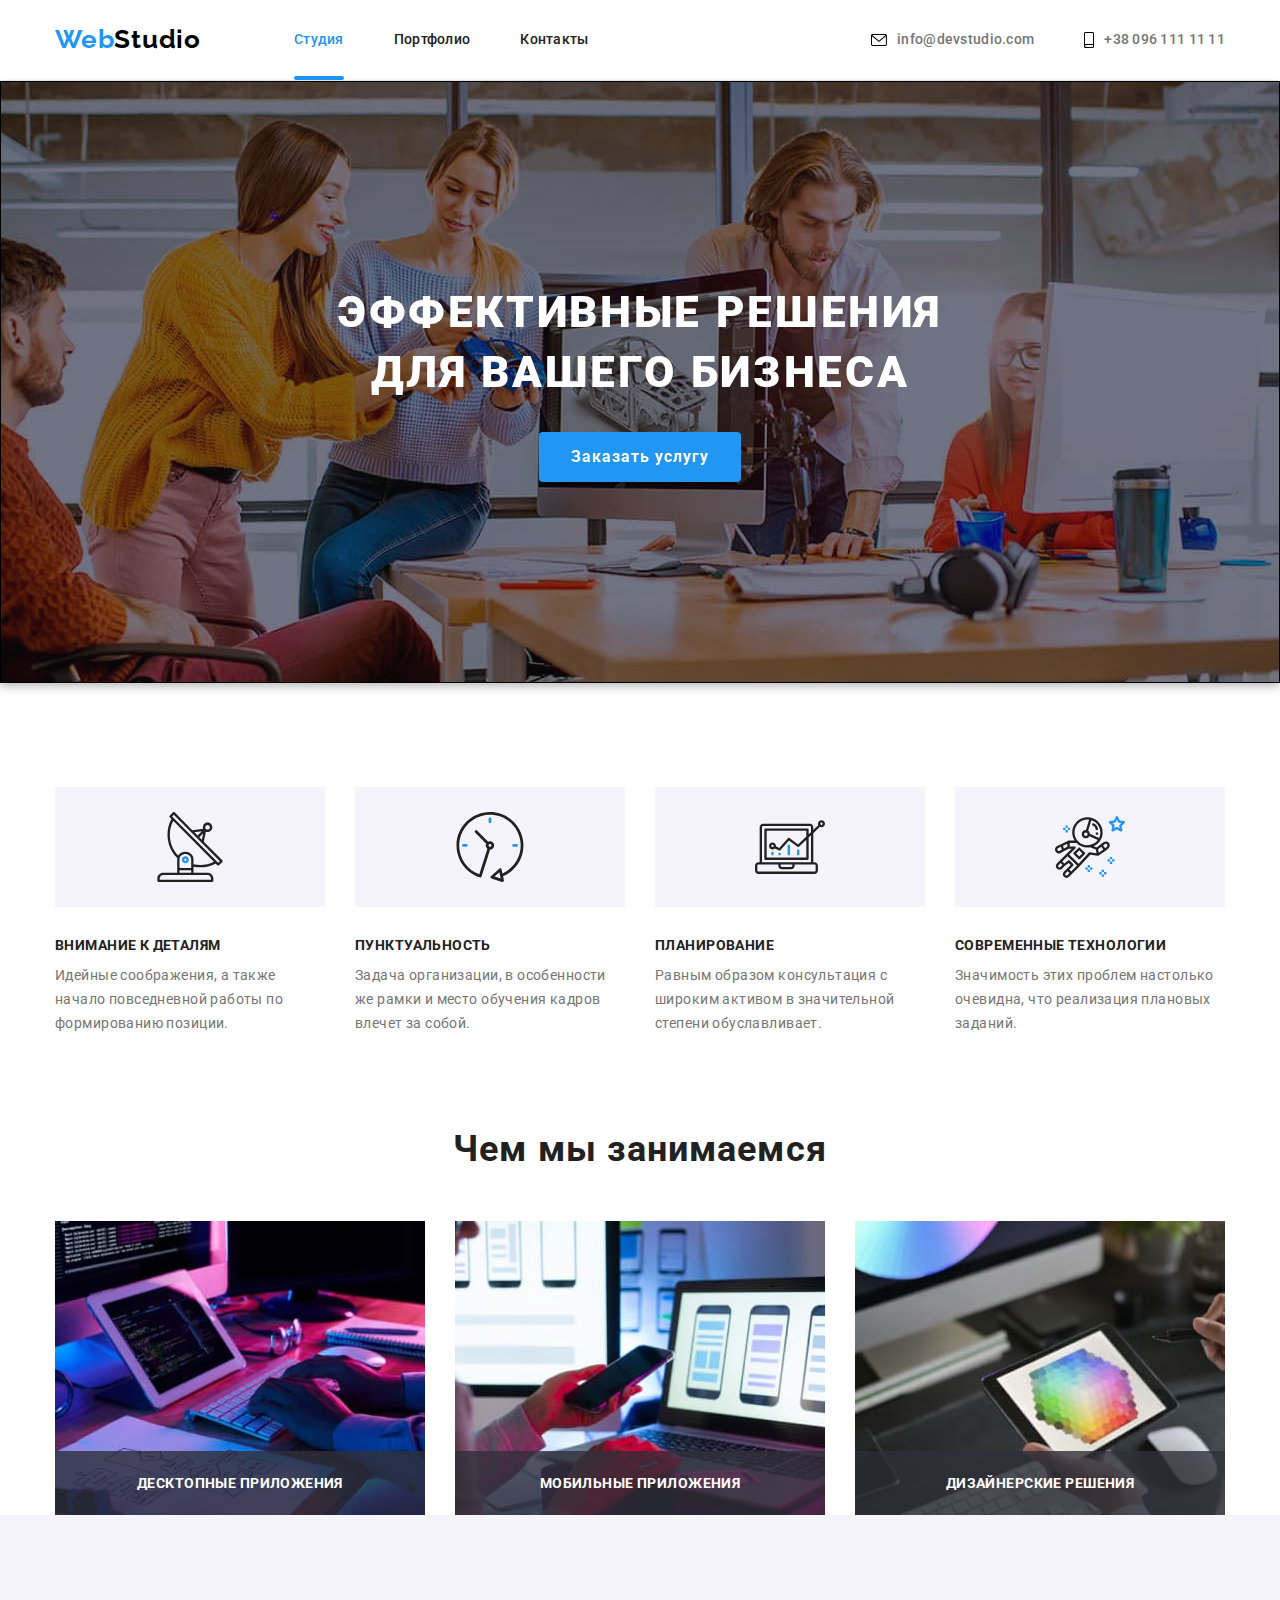
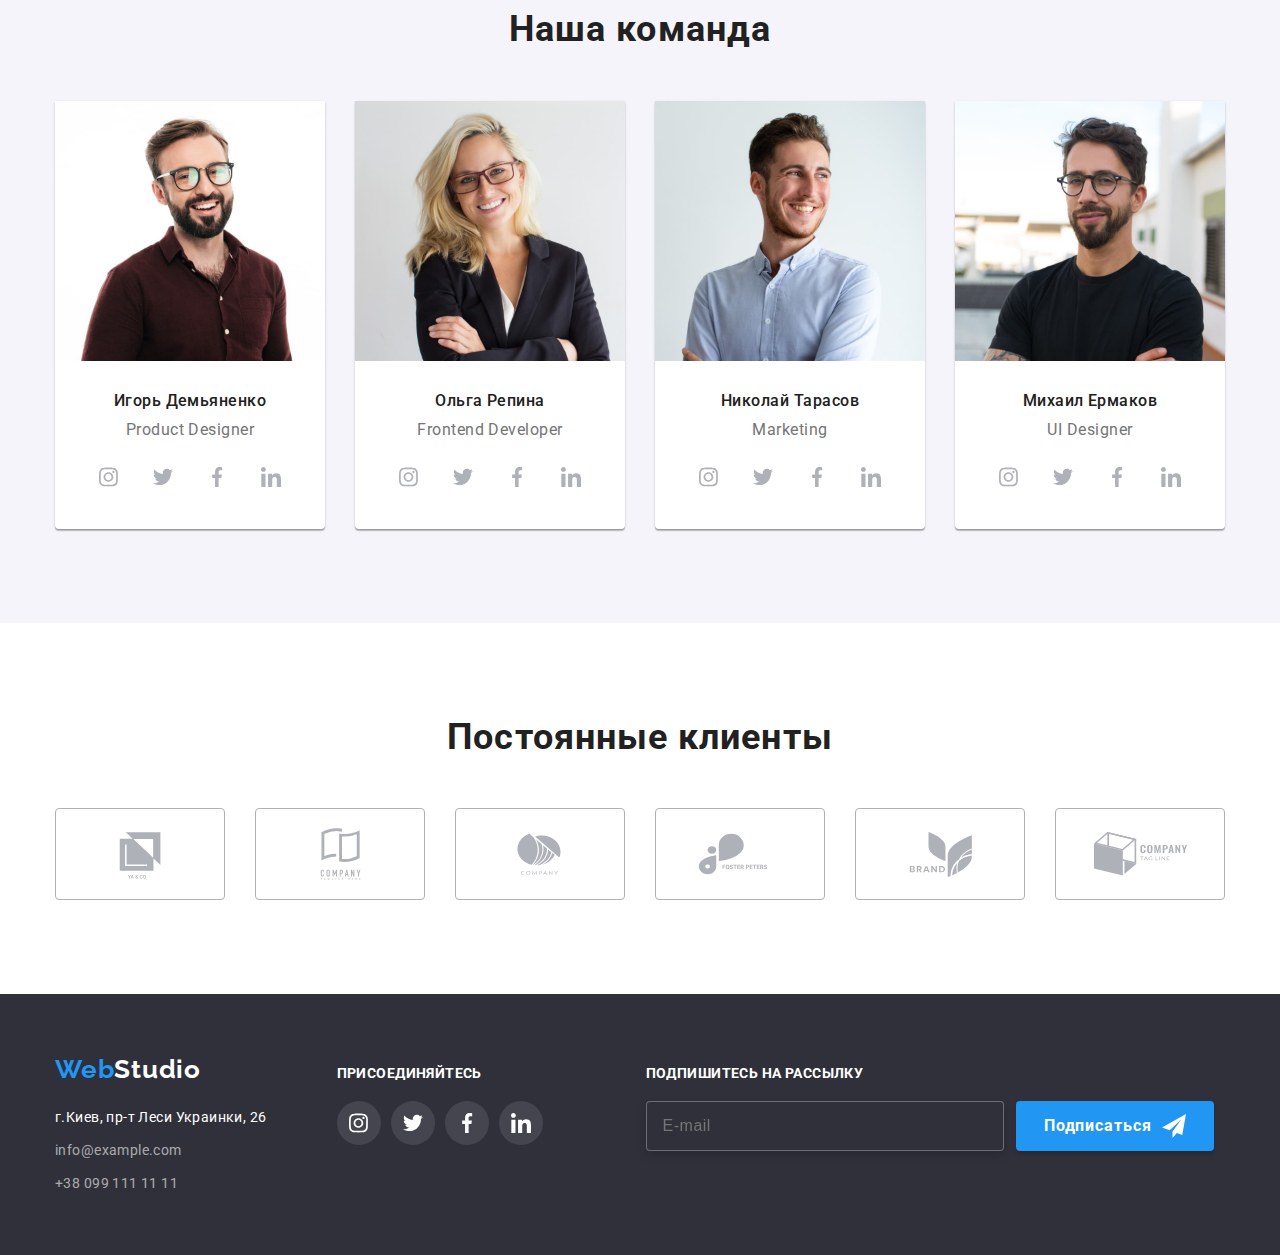
==== commit 7966f5b6: "bug fixed style" ====
--- a/index.html
+++ b/index.html
@@ -1,382 +1,358 @@
 <!DOCTYPE html>
 <html lang="ru">
-  <head>
+
+<head>
     <meta charset="UTF-8" />
     <meta http-equiv="X-UA-Compatible" content="IE=edge" />
     <meta name="viewport" content="width=device-width, initial-scale=1.0" />
     <title>Студия</title>
     <link rel="preconnect" href="https://fonts.googleapis.com" />
     <link rel="preconnect" href="https://fonts.gstatic.com" crossorigin />
-    <link
-      href="https://fonts.googleapis.com/css2?family=Raleway:wght@700&family=Roboto:wght@400;500;700;900&display=swap"
-      rel="stylesheet"
-    />
+    <link href="https://fonts.googleapis.com/css2?family=Raleway:wght@700&family=Roboto:wght@400;500;700;900&display=swap" rel="stylesheet" />
     <link rel="stylesheet" href="./css/main.min.css" />
-  </head>
+</head>
 
-  <body>
+<body>
     <!-- Page header-->
     <header class="header">
-      <div class="container header__wrapper">
-        <!-- navigation -->
-        <nav class="nav-wrapper">
-          <a href="./index.html" class="logo">Web<span class="logo--accent">Studio</span></a>
-          <ul class="site-nav">
-            <li class="site-nav__item">
-              <a href="./index.html" class="site-nav__link site-nav__link--active">Студия</a>
-            </li>
-            <li class="site-nav__item">
-              <a href="./portfolio.html" class="site-nav__link">Портфолио</a>
-            </li>
-            <li class="site-nav__item"><a href="#" class="site-nav__link">Контакты</a></li>
-          </ul>
-        </nav>
+        <div class="container header__wrapper">
+            <!-- navigation -->
+            <nav class="nav-wrapper">
+                <a href="./index.html" class="logo">Web<span class="logo--accent">Studio</span></a>
+                <ul class="site-nav">
+                    <li class="site-nav__item">
+                        <a href="./index.html" class="site-nav__link site-nav__link--active">Студия</a>
+                    </li>
+                    <li class="site-nav__item">
+                        <a href="./portfolio.html" class="site-nav__link">Портфолио</a>
+                    </li>
+                    <li class="site-nav__item"><a href="#" class="site-nav__link">Контакты</a></li>
+                </ul>
+            </nav>
 
-        <ul class="contacts">
-          <li class="contacts__item">
-            <a href="mailto:info@devstudio.com" class="contacts__link">
-              <svg class="icon contacts__icon" width="16" height="16">
+            <ul class="contacts">
+                <li class="contacts__item">
+                    <a href="mailto:info@devstudio.com" class="contacts__link">
+                        <svg class="icon contacts__icon" width="16" height="16">
                 <use href="./images/icons.svg#envelope"></use>
-              </svg>
-              info@devstudio.com
-            </a>
-          </li>
-          <li class="contacts__item">
-            <a href="tel:+380961111111" class="contacts__link">
-              <svg class="icon contacts__icon" width="10" height="16">
+              </svg> info@devstudio.com
+                    </a>
+                </li>
+                <li class="contacts__item">
+                    <a href="tel:+380961111111" class="contacts__link">
+                        <svg class="icon contacts__icon" width="10" height="16">
                 <use href="./images/icons.svg#smartphone"></use>
-              </svg>
-              +38 096 111 11 11
-            </a>
-          </li>
-        </ul>
-      </div>
+              </svg> +38 096 111 11 11
+                    </a>
+                </li>
+            </ul>
+        </div>
     </header>
     <!-- Unique page content -->
     <main>
-      <section class="hero">
-        <h1 class="hero__title">Эффективные решения для вашего бизнеса</h1>
-        <button class="btn hero__btn" type="button" data-modal-open>Заказать услугу</button>
-      </section>
-      <!-- Our features-->
-      <section class="section features">
-        <div class="container">
-          <h2 class="section__title features__title features__title--invisible">Особенности</h2>
-          <ul class="feature__list">
-            <li class="feature__item">
-              <div class="feature__bgc-icon">
-                <svg class="icon feature__icon" width="70" height="70">
+        <section class="hero">
+            <h1 class="hero__title">Эффективные решения для вашего бизнеса</h1>
+            <button class="btn hero__btn" type="button" data-modal-open>Заказать услугу</button>
+        </section>
+        <!-- Our features-->
+        <section class="section features">
+            <div class="container">
+                <h2 class="section__title features__title features__title--invisible">Особенности</h2>
+                <ul class="feature__list">
+                    <li class="feature__item">
+                        <div class="feature__bgc-icon">
+                            <svg class="icon feature__icon" width="70" height="70">
                   <use href="./images/icons.svg#antenna"></use>
                 </svg>
-              </div>
-              <h3 class="feature__subtitle">Внимание к деталям</h3>
-              <p class="feature__meta">
-                Идейные соображения, а также начало повседневной работы по формированию позиции.
-              </p>
-            </li>
-            <li class="feature__item">
-              <div class="feature__bgc-icon">
-                <svg class="icon feature__icon" width="70" height="70">
+                        </div>
+                        <h3 class="feature__subtitle">Внимание к деталям</h3>
+                        <p class="feature__meta">
+                            Идейные соображения, а также начало повседневной работы по формированию позиции.
+                        </p>
+                    </li>
+                    <li class="feature__item">
+                        <div class="feature__bgc-icon">
+                            <svg class="icon feature__icon" width="70" height="70">
                   <use href="./images/icons.svg#clock"></use>
                 </svg>
-              </div>
-              <h3 class="feature__subtitle">Пунктуальность</h3>
-              <p class="feature__meta">
-                Задача организации, в особенности же рамки и место обучения кадров влечет за собой.
-              </p>
-            </li>
-            <li class="feature__item">
-              <div class="feature__bgc-icon">
-                <svg class="icon feature__icon" width="70" height="70">
+                        </div>
+                        <h3 class="feature__subtitle">Пунктуальность</h3>
+                        <p class="feature__meta">
+                            Задача организации, в особенности же рамки и место обучения кадров влечет за собой.
+                        </p>
+                    </li>
+                    <li class="feature__item">
+                        <div class="feature__bgc-icon">
+                            <svg class="icon feature__icon" width="70" height="70">
                   <use href="./images/icons.svg#diagram"></use>
                 </svg>
-              </div>
-              <h3 class="feature__subtitle">Планирование</h3>
-              <p class="feature__meta">
-                Равным образом консультация с широким активом в значительной степени обуславливает.
-              </p>
-            </li>
-            <li class="feature__item">
-              <div class="feature__bgc-icon">
-                <svg class="icon feature__icon" width="70" height="70">
+                        </div>
+                        <h3 class="feature__subtitle">Планирование</h3>
+                        <p class="feature__meta">
+                            Равным образом консультация с широким активом в значительной степени обуславливает.
+                        </p>
+                    </li>
+                    <li class="feature__item">
+                        <div class="feature__bgc-icon">
+                            <svg class="icon feature__icon" width="70" height="70">
                   <use href="./images/icons.svg#astronaut"></use>
                 </svg>
-              </div>
-              <h3 class="feature__subtitle">Современные технологии</h3>
-              <p class="feature__meta">
-                Значимость этих проблем настолько очевидна, что реализация плановых заданий.
-              </p>
-            </li>
-          </ul>
-        </div>
-      </section>
-      <!-- Works examples -->
-      <section class="section works">
-        <div class="container">
-          <h2 class="section__title">Чем мы занимаемся</h2>
-          <ul class="works__list">
-            <li class="work__item">
-              <div class="work__box">
-                <img class="img" src="./images/box1.jpg" alt="box1" width="370" height="294" />
-                <div class="work__img-label">
-                  <p class="work__img-text">Десктопные приложения</p>
-                </div>
-              </div>
-            </li>
-            <li class="work__item">
-              <div class="work__box">
-                <img class="img" src="./images/box2.jpg" alt="box2" width="370" height="294" />
-                <div class="work__img-label">
-                  <p class="work__img-text">Мобильные приложения</p>
-                </div>
-              </div>
-            </li>
-            <li class="work__item">
-              <div class="work__box">
-                <img class="img" src="./images/box3.jpg" alt="box3" width="370" height="294" />
-                <div class="work__img-label">
-                  <p class="work__img-text">Дизайнерские решения</p>
-                </div>
-              </div>
-            </li>
-          </ul>
-        </div>
-      </section>
-      <!-- Our team -->
-      <section class="section teams">
-        <div class="container">
-          <h2 class="section__title teams__title">Наша команда</h2>
-          <ul class="teams__list">
-            <li class="team__card">
-              <img
-                class="team__avatar"
-                src="./images/team/designer.jpg"
-                alt="дизайнер, игорь демьяненко"
-                width="270"
-              />
-              <div class="team__meta">
-                <h3 class="team__name">Игорь Демьяненко</h3>
-                <p lang="en" class="team__position">Product Designer</p>
-                <ul class="team__social-list">
-                  <li class="team__social-item">
-                    <a class="team__social-link" href="#">
-                      <svg class="icon team__social-icon" width="20" height="20">
+                        </div>
+                        <h3 class="feature__subtitle">Современные технологии</h3>
+                        <p class="feature__meta">
+                            Значимость этих проблем настолько очевидна, что реализация плановых заданий.
+                        </p>
+                    </li>
+                </ul>
+            </div>
+        </section>
+        <!-- Works examples -->
+        <section class="section works">
+            <div class="container">
+                <h2 class="section__title works__title">Чем мы занимаемся</h2>
+                <ul class="works__list">
+                    <li class="work__item">
+                        <div class="work__box">
+                            <img class="img" src="./images/box1.jpg" alt="box1" width="370" height="294" />
+                            <div class="work__img-label">
+                                <p class="work__img-text">Десктопные приложения</p>
+                            </div>
+                        </div>
+                    </li>
+                    <li class="work__item">
+                        <div class="work__box">
+                            <img class="img" src="./images/box2.jpg" alt="box2" width="370" height="294" />
+                            <div class="work__img-label">
+                                <p class="work__img-text">Мобильные приложения</p>
+                            </div>
+                        </div>
+                    </li>
+                    <li class="work__item">
+                        <div class="work__box">
+                            <img class="img" src="./images/box3.jpg" alt="box3" width="370" height="294" />
+                            <div class="work__img-label">
+                                <p class="work__img-text">Дизайнерские решения</p>
+                            </div>
+                        </div>
+                    </li>
+                </ul>
+            </div>
+        </section>
+        <!-- Our team -->
+        <section class="section teams">
+            <div class="container">
+                <h2 class="section__title teams__title">Наша команда</h2>
+                <ul class="teams__list">
+                    <li class="team__card">
+                        <img class="team__avatar" src="./images/team/designer.jpg" alt="дизайнер, игорь демьяненко" width="270" />
+                        <div class="team__meta">
+                            <h3 class="team__name">Игорь Демьяненко</h3>
+                            <p lang="en" class="team__position">Product Designer</p>
+                            <ul class="team__social-list">
+                                <li class="team__social-item">
+                                    <a class="team__social-link" href="#">
+                                        <svg class="icon team__social-icon" width="20" height="20">
                         <use href="./images/icons.svg#instagram"></use>
                       </svg>
-                    </a>
-                  </li>
-                  <li class="team__social-item">
-                    <a class="team__social-link" href="#">
-                      <svg class="icon team__social-icon" width="20" height="20">
+                                    </a>
+                                </li>
+                                <li class="team__social-item">
+                                    <a class="team__social-link" href="#">
+                                        <svg class="icon team__social-icon" width="20" height="20">
                         <use href="./images/icons.svg#twitter"></use>
                       </svg>
-                    </a>
-                  </li>
-                  <li class="team__social-item">
-                    <a class="team__social-link" href="#">
-                      <svg class="icon team__social-icon" width="20" height="20">
+                                    </a>
+                                </li>
+                                <li class="team__social-item">
+                                    <a class="team__social-link" href="#">
+                                        <svg class="icon team__social-icon" width="20" height="20">
                         <use href="./images/icons.svg#facebook"></use>
                       </svg>
-                    </a>
-                  </li>
-                  <li class="team__social-item">
-                    <a class="team__social-link" href="#">
-                      <svg class="icon team__social-icon" width="20" height="20">
+                                    </a>
+                                </li>
+                                <li class="team__social-item">
+                                    <a class="team__social-link" href="#">
+                                        <svg class="icon team__social-icon" width="20" height="20">
                         <use href="./images/icons.svg#linkedin"></use>
                       </svg>
-                    </a>
-                  </li>
+                                    </a>
+                                </li>
+                            </ul>
+                        </div>
+                    </li>
+                    <li class="team__card">
+                        <img class="team__avatar" src="./images/team/developer.jpg" alt="разработчик, ольга репина" width="270" />
+                        <div class="team__meta">
+                            <h3 class="team__name">Ольга Репина</h3>
+                            <p lang="en" class="team__position">Frontend Developer</p>
+                            <ul class="team__social-list">
+                                <li class="team__social-item">
+                                    <a class="team__social-link" href="#">
+                                        <svg class="icon team__social-icon" width="20" height="20">
+                        <use href="./images/icons.svg#instagram"></use>
+                      </svg>
+                                    </a>
+                                </li>
+                                <li class="team__social-item">
+                                    <a class="team__social-link" href="#">
+                                        <svg class="icon team__social-icon" width="20" height="20">
+                        <use href="./images/icons.svg#twitter"></use>
+                      </svg>
+                                    </a>
+                                </li>
+                                <li class="team__social-item">
+                                    <a class="team__social-link" href="#">
+                                        <svg class="icon team__social-icon" width="20" height="20">
+                        <use href="./images/icons.svg#facebook"></use>
+                      </svg>
+                                    </a>
+                                </li>
+                                <li class="team__social-item">
+                                    <a class="team__social-link" href="#">
+                                        <svg class="icon team__social-icon" width="20" height="20">
+                        <use href="./images/icons.svg#linkedin"></use>
+                      </svg>
+                                    </a>
+                                </li>
+                            </ul>
+                        </div>
+                    </li>
+                    <li class="team__card">
+                        <img src="./images/team/marketing.jpg" alt="маркетолог, николай тарасов" width="270" height="260" />
+                        <div class="team__meta">
+                            <h3 class="team__name">Николай Тарасов</h3>
+                            <p lang="en" class="team__position">Marketing</p>
+                            <ul class="team__social-list">
+                                <li class="team__social-item">
+                                    <a class="team__social-link" href="#">
+                                        <svg class="icon team__social-icon" width="20" height="20">
+                        <use href="./images/icons.svg#instagram"></use>
+                      </svg>
+                                    </a>
+                                </li>
+                                <li class="team__social-item">
+                                    <a class="team__social-link" href="#">
+                                        <svg class="icon team__social-icon" width="20" height="20">
+                        <use href="./images/icons.svg#twitter"></use>
+                      </svg>
+                                    </a>
+                                </li>
+                                <li class="team__social-item">
+                                    <a class="team__social-link" href="#">
+                                        <svg class="icon team__social-icon" width="20" height="20">
+                        <use href="./images/icons.svg#facebook"></use>
+                      </svg>
+                                    </a>
+                                </li>
+                                <li class="team__social-item">
+                                    <a class="team__social-link" href="#">
+                                        <svg class="icon team__social-icon" width="20" height="20">
+                        <use href="./images/icons.svg#linkedin"></use>
+                      </svg>
+                                    </a>
+                                </li>
+                            </ul>
+                        </div>
+                    </li>
+                    <li class="team__card">
+                        <img src="./images/team/uidesigner.jpg" alt="дизайнер, михаил ермаков" width="270" height="260" />
+                        <div class="team__meta">
+                            <h3 class="team__name">Михаил Ермаков</h3>
+                            <p lang="en" class="team__position">UI Designer</p>
+                            <ul class="team__social-list">
+                                <li class="team__social-item">
+                                    <a class="team__social-link" href="#">
+                                        <svg class="icon team__social-icon" width="20" height="20">
+                        <use href="./images/icons.svg#instagram"></use>
+                      </svg>
+                                    </a>
+                                </li>
+                                <li class="team__social-item">
+                                    <a class="team__social-link" href="#">
+                                        <svg class="icon team__social-icon" width="20" height="20">
+                        <use href="./images/icons.svg#twitter"></use>
+                      </svg>
+                                    </a>
+                                </li>
+                                <li class="team__social-item">
+                                    <a class="team__social-link" href="#">
+                                        <svg class="icon team__social-icon" width="20" height="20">
+                        <use href="./images/icons.svg#facebook"></use>
+                      </svg>
+                                    </a>
+                                </li>
+                                <li class="team__social-item">
+                                    <a class="team__social-link" href="#">
+                                        <svg class="icon team__social-icon" width="20" height="20">
+                        <use href="./images/icons.svg#linkedin"></use>
+                      </svg>
+                                    </a>
+                                </li>
+                            </ul>
+                        </div>
+                    </li>
                 </ul>
-              </div>
-            </li>
-            <li class="team__card">
-              <img
-                class="team__avatar"
-                src="./images/team/developer.jpg"
-                alt="разработчик, ольга репина"
-                width="270"
-              />
-              <div class="team__meta">
-                <h3 class="team__name">Ольга Репина</h3>
-                <p lang="en" class="team__position">Frontend Developer</p>
-                <ul class="team__social-list">
-                  <li class="team__social-item">
-                    <a class="team__social-link" href="#">
-                      <svg class="icon team__social-icon" width="20" height="20">
-                        <use href="./images/icons.svg#instagram"></use>
-                      </svg>
-                    </a>
-                  </li>
-                  <li class="team__social-item">
-                    <a class="team__social-link" href="#">
-                      <svg class="icon team__social-icon" width="20" height="20">
-                        <use href="./images/icons.svg#twitter"></use>
-                      </svg>
-                    </a>
-                  </li>
-                  <li class="team__social-item">
-                    <a class="team__social-link" href="#">
-                      <svg class="icon team__social-icon" width="20" height="20">
-                        <use href="./images/icons.svg#facebook"></use>
-                      </svg>
-                    </a>
-                  </li>
-                  <li class="team__social-item">
-                    <a class="team__social-link" href="#">
-                      <svg class="icon team__social-icon" width="20" height="20">
-                        <use href="./images/icons.svg#linkedin"></use>
-                      </svg>
-                    </a>
-                  </li>
+            </div>
+        </section>
+        <section class="section customer">
+            <div class="container">
+                <h2 class="section__title customer__title">Постоянные клиенты</h2>
+                <ul class="customer__list">
+                    <li class="customer__item">
+                        <a class="customer__link" href="#">
+                            <svg class="icon customer__icon" width="106" height="60">
+                  <use href="./images/icons.svg#logo-client1"></use>
+                </svg>
+                        </a>
+                    </li>
+                    <li class="customer__item">
+                        <a class="customer__link" href="#">
+                            <svg class="icon customer__icon" width="106" height="60">
+                  <use href="./images/icons.svg#logo-client2"></use>
+                </svg>
+                        </a>
+                    </li>
+                    <li class="customer__item">
+                        <a class="customer__link" href="#">
+                            <svg class="icon customer__icon" width="106" height="60">
+                  <use href="./images/icons.svg#logo-client3"></use>
+                </svg>
+                        </a>
+                    </li>
+                    <li class="customer__item">
+                        <a class="customer__link" href="#">
+                            <svg class="icon customer__icon" width="106" height="60">
+                  <use href="./images/icons.svg#logo-client4"></use>
+                </svg>
+                        </a>
+                    </li>
+                    <li class="customer__item">
+                        <a class="customer__link" href="#">
+                            <svg class="icon customer__icon" width="106" height="60">
+                  <use href="./images/icons.svg#logo-client5"></use>
+                </svg>
+                        </a>
+                    </li>
+                    <li class="customer__item">
+                        <a class="customer__link" href="#">
+                            <svg class="icon customer__icon" width="106" height="60">
+                  <use href="./images/icons.svg#logo-client6"></use>
+                </svg>
+                        </a>
+                    </li>
                 </ul>
-              </div>
-            </li>
-            <li class="team__card">
-              <img
-                src="./images/team/marketing.jpg"
-                alt="маркетолог, николай тарасов"
-                width="270"
-                height="260"
-              />
-              <div class="team__meta">
-                <h3 class="team__name">Николай Тарасов</h3>
-                <p lang="en" class="team__position">Marketing</p>
-                <ul class="team__social-list">
-                  <li class="team__social-item">
-                    <a class="team__social-link" href="#">
-                      <svg class="icon team__social-icon" width="20" height="20">
-                        <use href="./images/icons.svg#instagram"></use>
-                      </svg>
-                    </a>
-                  </li>
-                  <li class="team__social-item">
-                    <a class="team__social-link" href="#">
-                      <svg class="icon team__social-icon" width="20" height="20">
-                        <use href="./images/icons.svg#twitter"></use>
-                      </svg>
-                    </a>
-                  </li>
-                  <li class="team__social-item">
-                    <a class="team__social-link" href="#">
-                      <svg class="icon team__social-icon" width="20" height="20">
-                        <use href="./images/icons.svg#facebook"></use>
-                      </svg>
-                    </a>
-                  </li>
-                  <li class="team__social-item">
-                    <a class="team__social-link" href="#">
-                      <svg class="icon team__social-icon" width="20" height="20">
-                        <use href="./images/icons.svg#linkedin"></use>
-                      </svg>
-                    </a>
-                  </li>
-                </ul>
-              </div>
-            </li>
-            <li class="team__card">
-              <img
-                src="./images/team/uidesigner.jpg"
-                alt="дизайнер, михаил ермаков"
-                width="270"
-                height="260"
-              />
-              <div class="team__meta">
-                <h3 class="team__name">Михаил Ермаков</h3>
-                <p lang="en" class="team__position">UI Designer</p>
-                <ul class="team__social-list">
-                  <li class="team__social-item">
-                    <a class="team__social-link" href="#">
-                      <svg class="icon team__social-icon" width="20" height="20">
-                        <use href="./images/icons.svg#instagram"></use>
-                      </svg>
-                    </a>
-                  </li>
-                  <li class="team__social-item">
-                    <a class="team__social-link" href="#">
-                      <svg class="icon team__social-icon" width="20" height="20">
-                        <use href="./images/icons.svg#twitter"></use>
-                      </svg>
-                    </a>
-                  </li>
-                  <li class="team__social-item">
-                    <a class="team__social-link" href="#">
-                      <svg class="icon team__social-icon" width="20" height="20">
-                        <use href="./images/icons.svg#facebook"></use>
-                      </svg>
-                    </a>
-                  </li>
-                  <li class="team__social-item">
-                    <a class="team__social-link" href="#">
-                      <svg class="icon team__social-icon" width="20" height="20">
-                        <use href="./images/icons.svg#linkedin"></use>
-                      </svg>
-                    </a>
-                  </li>
-                </ul>
-              </div>
-            </li>
-          </ul>
-        </div>
-      </section>
-      <section class="section customer">
-        <div class="container">
-          <h2 class="section__title customer__title">Постоянные клиенты</h2>
-          <ul class="customer__list">
-            <li class="customer__item">
-              <a class="customer__link" href="#">
-                <svg class="icon customer__icon" width="106" height="60">
-                  <use href="./images/icons.svg#logo-client1"></use>
-                </svg>
-              </a>
-            </li>
-            <li class="customer__item">
-              <a class="customer__link" href="#">
-                <svg class="icon customer__icon" width="106" height="60">
-                  <use href="./images/icons.svg#logo-client2"></use>
-                </svg>
-              </a>
-            </li>
-            <li class="customer__item">
-              <a class="customer__link" href="#">
-                <svg class="icon customer__icon" width="106" height="60">
-                  <use href="./images/icons.svg#logo-client3"></use>
-                </svg>
-              </a>
-            </li>
-            <li class="customer__item">
-              <a class="customer__link" href="#">
-                <svg class="icon customer__icon" width="106" height="60">
-                  <use href="./images/icons.svg#logo-client4"></use>
-                </svg>
-              </a>
-            </li>
-            <li class="customer__item">
-              <a class="customer__link" href="#">
-                <svg class="icon customer__icon" width="106" height="60">
-                  <use href="./images/icons.svg#logo-client5"></use>
-                </svg>
-              </a>
-            </li>
-            <li class="customer__item">
-              <a class="customer__link" href="#">
-                <svg class="icon customer__icon" width="106" height="60">
-                  <use href="./images/icons.svg#logo-client6"></use>
-                </svg>
-              </a>
-            </li>
-          </ul>
-        </div>
-      </section>
+            </div>
+        </section>
     </main>
     <!-- Page footer-->
     <footer class="footer">
-      <div class="container">
-        <div class="footer__columns">
-          <div class="footer__contact-info">
-            <a href="./index.html" class="logo footer__logo">
+        <div class="container">
+            <div class="footer__columns">
+                <div class="footer__contact-info">
+                    <a href="./index.html" class="logo footer__logo">
               Web<span class="footer__logo--accent">Studio</span>
             </a>
-            <address>
+                    <address>
               <ul class="address">
                 <li>
                   <a
@@ -400,45 +376,45 @@
                 </li>
               </ul>
             </address>
-          </div>
-          <div class="footer__social">
-            <p class="footer__title">Присоединяйтесь</p>
-            <ul class="companysocial__list">
-              <li class="companysocial__item">
-                <a class="companysocial__link" href="#">
-                  <svg class="icon companysocial__icon" width="20" height="20">
+                </div>
+                <div class="footer__social">
+                    <p class="footer__title">Присоединяйтесь</p>
+                    <ul class="companysocial__list">
+                        <li class="companysocial__item">
+                            <a class="companysocial__link" href="#">
+                                <svg class="icon companysocial__icon" width="20" height="20">
                     <use href="./images/icons.svg#instagram"></use>
                   </svg>
-                </a>
-              </li>
-              <li class="companysocial__item">
-                <a class="companysocial__link" href="#">
-                  <svg class="icon companysocial__icon" width="20" height="20">
+                            </a>
+                        </li>
+                        <li class="companysocial__item">
+                            <a class="companysocial__link" href="#">
+                                <svg class="icon companysocial__icon" width="20" height="20">
                     <use href="./images/icons.svg#twitter"></use>
                   </svg>
-                </a>
-              </li>
-              <li class="companysocial__item">
-                <a class="companysocial__link" href="#">
-                  <svg class="icon companysocial__icon" width="20" height="20">
+                            </a>
+                        </li>
+                        <li class="companysocial__item">
+                            <a class="companysocial__link" href="#">
+                                <svg class="icon companysocial__icon" width="20" height="20">
                     <use href="./images/icons.svg#facebook"></use>
                   </svg>
-                </a>
-              </li>
-              <li class="companysocial__item">
-                <a class="companysocial__link" href="#">
-                  <svg class="icon companysocial__icon" width="20" height="20">
+                            </a>
+                        </li>
+                        <li class="companysocial__item">
+                            <a class="companysocial__link" href="#">
+                                <svg class="icon companysocial__icon" width="20" height="20">
                     <use href="./images/icons.svg#linkedin"></use>
                   </svg>
-                </a>
-              </li>
-            </ul>
-          </div>
-          <div class="footer__subscriber">
-            <p class="footer__title">Подпишитесь на рассылку</p>
-            <form class="subscriber-form">
-              <div class="subscriber-form__field">
-                <label class="subscriber-form__label">
+                            </a>
+                        </li>
+                    </ul>
+                </div>
+                <div class="footer__subscriber">
+                    <p class="footer__title">Подпишитесь на рассылку</p>
+                    <form class="subscriber-form">
+                        <div class="subscriber-form__field">
+                            <label class="subscriber-form__label">
                   <input
                     class="subscriber-form__input"
                     type="email"
@@ -447,49 +423,49 @@
                   />
                 </label>
 
-                <button type="submit" class="btn subscriber-form__button">
+                            <button type="submit" class="btn subscriber-form__button">
                   Подписаться
                   <svg class="subscriber-form__icon" width="24" height="24">
                     <use href="./images/icons.svg#send-ico"></use>
                   </svg>
                 </button>
-              </div>
-            </form>
-          </div>
+                        </div>
+                    </form>
+                </div>
+            </div>
         </div>
-      </div>
     </footer>
     <div class="backdrop is-hidden" data-modal>
-      <div class="modal">
-        <a href="#" class="modal__close" data-modal-close>
-          <svg class="icon modal__icon" width="18" height="18">
+        <div class="modal">
+            <a href="#" class="modal__close" data-modal-close>
+                <svg class="icon modal__icon" width="18" height="18">
             <use href="./images/icons.svg#modal-close"></use>
           </svg>
-        </a>
-        <h2 class="modal__title">Оставьте свои данные, мы вам перезвоним</h2>
-        <form class="callback-form" autocomplete="off">
-          <label class="callback-form__field">
+            </a>
+            <h2 class="modal__title">Оставьте свои данные, мы вам перезвоним</h2>
+            <form class="callback-form" autocomplete="off">
+                <label class="callback-form__field">
             Имя
             <input class="callback-form__input" type="text" name="user-name" />
             <svg class="icon callback-form__icon" width="18" height="18">
               <use href="./images/icons.svg#person-ico"></use>
             </svg>
           </label>
-          <label class="callback-form__field">
+                <label class="callback-form__field">
             Телефон
             <input class="callback-form__input" type="tel" name="user-phone" />
             <svg class="icon callback-form__icon" width="18" height="18">
               <use href="./images/icons.svg#phone-ico"></use>
             </svg>
           </label>
-          <label class="callback-form__field">
+                <label class="callback-form__field">
             Почта
             <input class="callback-form__input" type="email" name="user-mail" />
             <svg class="icon callback-form__icon" width="18" height="18">
               <use href="./images/icons.svg#email-ico"></use>
             </svg>
           </label>
-          <label class="callback-form__comment">
+                <label class="callback-form__comment">
             Комментарий
             <textarea
               name="user-msg"
@@ -497,7 +473,7 @@
               placeholder="Введите текст"
             ></textarea>
           </label>
-          <label class="callback-form__policy">
+                <label class="callback-form__policy">
             <input type="checkbox" class="callback-form__checkbox" />
             <span class="callback-form__policy-boxcheck">
               <svg class="icon callback-form__policy-icon" width="16" height="15">
@@ -512,10 +488,11 @@
               ></span
             >
           </label>
-          <button type="submit" class="btn callback-form__btn">Отправить</button>
-        </form>
-      </div>
+                <button type="submit" class="btn callback-form__btn">Отправить</button>
+            </form>
+        </div>
     </div>
     <script src="./js/modal.js"></script>
-  </body>
-</html>
+</body>
+
+</html>--- a/css/main.min.css
+++ b/css/main.min.css
@@ -1,2 +1 @@
-:root{--main-font: 'Roboto';--second-font: 'Raleway';--main-color-text: #212121;--second-color-text: #757575;--accent-color: #2196f3;--accent-second-color: #188ce8;--primary-bgr: #ffffff;--second-bgr: #f5f4fa;--accent-bgr: #2f303a;--sec-text-color: var(--primary-bgr);--timing-function: cubic-bezier(0.4, 0, 0.2, 1)}html,body,div,span,applet,object,iframe,h1,h2,h3,h4,h5,h6,p,blockquote,pre,a,abbr,acronym,address,big,cite,code,del,dfn,em,img,ins,kbd,q,s,samp,small,strike,strong,sub,sup,tt,var,b,u,i,center,dl,dt,dd,ol,ul,li,fieldset,form,label,legend,table,caption,tbody,tfoot,thead,tr,th,td,article,aside,canvas,details,embed,figure,figcaption,footer,header,hgroup,menu,nav,output,ruby,section,summary,time,mark,audio,video{margin:0;padding:0;font-size:100%;vertical-align:baseline}a{text-decoration:none}a:active,a:hover{outline:0;text-decoration:none}ul,li{list-style-type:none;margin:0;padding:0}h1,h2,h3,h4,h5,h6{font-size:100%;font-weight:normal}html{-webkit-box-sizing:border-box;box-sizing:border-box}*,*:before,*:after{-webkit-box-sizing:border-box;box-sizing:border-box}:focus{outline:0}img,audio,video{max-width:100%;height:auto}audio,canvas,iframe,video,img,svg{vertical-align:middle}iframe{border:0}textarea{resize:none;overflow:auto;vertical-align:top;box-shadow:none;-webkit-box-shadow:none;-moz-box-shadow:none}input,textarea,select,button{outline:none;border:none;font-size:100%;margin:0}button,input{line-height:normal}table{border-collapse:collapse;border-spacing:0}td,th{padding:0;text-align:left}body{font-family:var(--main-font),sans-serif;font-size:14px;font-style:normal;font-weight:normal;background:var(--primary-bgr);color:var(--main-color-text)}.container{width:1200px;margin:0 auto;padding:0 15px}.nav-wrapper{display:-webkit-box;display:-ms-flexbox;display:flex;-webkit-box-align:center;-ms-flex-align:center;align-items:center}.section{padding:94px 0 94px 0}.section__title{font-weight:700;font-size:36px;line-height:1.16;letter-spacing:0.03em;margin-bottom:50px}.icon{fill:currentColor;-webkit-transition:fill 250ms var(--timing-function);transition:fill 250ms var(--timing-function)}.btn{display:inline-block;font-family:inherit;font-weight:700;font-size:16px;line-height:calc(30 / 16);letter-spacing:0.06em;border:none;border-radius:4px;-webkit-box-shadow:0px 4px 4px rgba(0,0,0,0.15);box-shadow:0px 4px 4px rgba(0,0,0,0.15);-webkit-transition:background-color 250ms var(--timing-function) box-shadow 250ms var(--timing-function);transition:background-color 250ms var(--timing-function) box-shadow 250ms var(--timing-function);cursor:pointer}.backdrop{position:fixed;top:0;left:0;width:100%;height:100%;background-color:rgba(0,0,0,0.2);opacity:1;-webkit-transition:opacity 250ms cubic-bezier(0.4, 0, 0.2, 1);transition:opacity 250ms cubic-bezier(0.4, 0, 0.2, 1)}.backdrop.is-hidden{opacity:0;pointer-events:none}.backdrop.is-hidden.modal{-webkit-transform:translate(-50%, -50%) scale(1.1);transform:translate(-50%, -50%) scale(1.1)}.header{border-bottom:1px solid #ececec}.header__wrapper{display:-webkit-box;display:-ms-flexbox;display:flex;-webkit-box-align:center;-ms-flex-align:center;align-items:center}.logo{display:block;margin-right:93px;padding-top:24px;padding-bottom:25px;font-family:var(--second-font),sans-serif;font-weight:700;font-size:26px;line-height:calc(31 / 26);letter-spacing:0.03em;color:var(--accent-color)}.logo--accent{color:#000000}.site-nav{display:-webkit-box;display:-ms-flexbox;display:flex;font-weight:500;line-height:1.14;letter-spacing:0.02em}.site-nav__item:not(:last-child){margin-right:50px}.site-nav__link{display:block;position:relative;padding-top:32px;padding-bottom:32px;color:var(--main-color-text)}.site-nav__link:hover{color:var(--accent-color)}.site-nav__link::after{content:'';position:absolute;left:0;bottom:0;display:block;width:100%;height:4px;border-radius:2px;background-color:var(--accent-color);opacity:0;-webkit-transform:scaleX(0);transform:scaleX(0);-webkit-transition:opacity 250ms var(--timing-function),-webkit-transform 250ms var(--timing-function);transition:opacity 250ms var(--timing-function),-webkit-transform 250ms var(--timing-function);transition:transform 250ms var(--timing-function),opacity 250ms var(--timing-function);transition:transform 250ms var(--timing-function),opacity 250ms var(--timing-function),-webkit-transform 250ms var(--timing-function)}.site-nav__link--active::after,.site-nav__link:hover::after{opacity:1;-webkit-transform:scaleX(1);transform:scaleX(1)}.site-nav__link--active{color:var(--accent-color)}.contacts{display:-webkit-box;display:-ms-flexbox;display:flex;margin-left:auto;font-weight:500;line-height:1.14;letter-spacing:0.02em}.contacts__item+.contacts__item{margin-left:50px}.contacts__link{display:-webkit-box;display:-ms-flexbox;display:flex;-webkit-box-align:center;-ms-flex-align:center;align-items:center;-webkit-box-pack:center;-ms-flex-pack:center;justify-content:center;padding:32px 0 32px 0;color:var(--second-color-text);-webkit-transition:color 250ms var(--timing-function);transition:color 250ms var(--timing-function)}.contacts__link:hover{color:var(--accent-color)}.contacts__link:hover .contacts__icon{fill:var(--accent-color)}.contacts__icon{margin-right:10px;fill:var(----second-color-text)}.hero{min-height:600px;max-width:1600px;margin:0 auto;padding:200px 0;text-align:center;border:1px solid #000000;background-color:#c4c4c4;background-image:-webkit-gradient(linear, left top, left bottom, from(rgba(25,28,38,0.2)), to(rgba(25,28,38,0.2))),url("../images/hero.jpg");background-image:linear-gradient(rgba(25,28,38,0.2), rgba(25,28,38,0.2)),url("../images/hero.jpg");background-repeat:no-repeat;background-size:cover;background-position:center;-webkit-filter:drop-shadow(0px 4px 4px rgba(0,0,0,0.25));filter:drop-shadow(0px 4px 4px rgba(0,0,0,0.25))}.hero__title{max-width:650px;margin:0 auto;margin-bottom:30px;font-weight:900;font-size:44px;line-height:calc(60 / 44);letter-spacing:0.06em;text-transform:uppercase;color:var(--sec-text-color)}.hero__btn{padding:10px 32px;color:var(--sec-text-color);background-color:var(--accent-color)}.hero__btn:hover,.hero__btn:focus{background-color:var(--accent-second-color)}.features{text-align:center;margin-bottom:50px;padding-bottom:0px;color:var(--main-color-text)}.features__title{color:var(--main-color-text);margin-bottom:10px}.features__title--invisible{visibility:hidden;height:0}.feature__list{display:-webkit-box;display:-ms-flexbox;display:flex}.feature__item{width:calc(100% - 90px / 4)}.feature__list>.feature__item:not(:nth-child(4n)){margin-right:30px}.feature__bgc-icon{padding:25px 0 25px 0;text-align:center;margin-bottom:30px;background-color:var(--second-bgr)}.feature__subtitle{text-align:left;font-weight:700;line-height:calc(16 / 14);letter-spacing:0.03em;text-transform:uppercase;color:var(--main-color-text);margin-bottom:10px}.feature__meta{text-align:left;line-height:calc(24 / 14);letter-spacing:0.03em;color:var(--second-color-text)}.works{text-align:center;color:var(--main-color-text)}.works__list{display:-webkit-box;display:-ms-flexbox;display:flex}.work__item{width:calc(100% - 60px / 3)}.works__list>.work__item:not(:nth-child(3n)){margin-right:30px}.work__box{position:relative}.work__img-label{position:absolute;bottom:0;left:0;display:-webkit-box;display:-ms-flexbox;display:flex;-webkit-box-pack:center;-ms-flex-pack:center;justify-content:center;padding-top:24px;padding-bottom:24px;width:100%;-webkit-box-align:center;-ms-flex-align:center;align-items:center;background:rgba(47,48,58,0.8)}.work__img-text{font-weight:bold;font-size:14px;line-height:calc(16 / 14);letter-spacing:0.03em;text-transform:uppercase;color:var(--sec-text-color)}.teams{text-align:center;color:var(--main-color-text);background-color:var(--second-bgr)}.teams__title{color:var(--main-color-text);margin-bottom:10px}.teams__list{display:-webkit-box;display:-ms-flexbox;display:flex}.team__card{width:calc(100% - 90px / 4);background-color:var(--primary-bgr);-webkit-box-shadow:0px 1px 3px rgba(0,0,0,0.12),0px 1px 1px rgba(0,0,0,0.14),0px 2px 1px rgba(0,0,0,0.2);box-shadow:0px 1px 3px rgba(0,0,0,0.12),0px 1px 1px rgba(0,0,0,0.14),0px 2px 1px rgba(0,0,0,0.2);border-radius:0px 0px 4px 4px}.teams__list>.team__card:not(:nth-child(4n)){margin-right:30px}.team__meta{padding-top:30px;padding-bottom:30px}.team__name{margin-bottom:10px;font-weight:500;font-size:16px;line-height:calc(19 / 16);text-align:center;letter-spacing:0.03em;color:var(--main-color-text)}.team__position{margin-bottom:16px;font-size:16px;line-height:calc(19 / 16);text-align:center;letter-spacing:0.03em;color:var(--second-color-text)}.team__social-list{display:-webkit-box;display:-ms-flexbox;display:flex;-webkit-box-pack:center;-ms-flex-pack:center;justify-content:center}.team__social-list>.team__social-item:not(:last-child){margin-right:10px}.team__social-link{display:-webkit-box;display:-ms-flexbox;display:flex;-webkit-box-align:center;-ms-flex-align:center;align-items:center;-webkit-box-pack:center;-ms-flex-pack:center;justify-content:center;width:44px;height:44px;border-radius:50%;background-color:var(--primary-bgr);-webkit-transition:background-color 250ms var(--timing-function);transition:background-color 250ms var(--timing-function)}.team__social-link:hover,.team__social-link:focus{background-color:var(--accent-color)}.team__social-link:hover .team__social-icon,.team__social-link:focus .team__social-icon{fill:#ffffff}.team__social-icon{fill:#afb1b8}.customer__title{text-align:center;margin-bottom:50px;color:var(--main-color-text)}.customer__list{display:-webkit-box;display:-ms-flexbox;display:flex}.customer__list>.customer__item:not(:nth-child(6n)){margin-right:30px}.customer__link{display:block;width:170px;height:92px;padding:16px 32px;border:1px solid #afb1b8;border-radius:4px;-webkit-transition:border-color 250ms var(--timing-function);transition:border-color 250ms var(--timing-function)}.customer__link:hover{border:1px solid var(--accent-color)}.customer__link:hover .customer__icon,.customer__link:focus .customer__icon{fill:var(--accent-color)}.customer__icon{fill:#afb1b8}.footer{padding:60px 0 60px 0;background-color:var(--accent-bgr)}.footer__columns{display:-webkit-box;display:-ms-flexbox;display:flex;-webkit-box-align:baseline;-ms-flex-align:baseline;align-items:baseline}.footer__logo{margin-right:0;padding:0}.footer__logo--accent{color:#ffffff}.address{margin-top:20px;font-style:normal}.address__link{display:inline-block;line-height:24px;letter-spacing:0.03em;color:var(--primary-bgr)}.address__link--contact{margin-top:9px;color:rgba(255,255,255,0.6);-webkit-transition:color 250ms var(--timing-function);transition:color 250ms var(--timing-function)}.address__link--contact:hover,.address__link--contact:focus{color:var(--accent-color)}.footer__social{padding-left:70px}.footer__title{margin-bottom:20px;font-weight:bold;line-height:calc(16 / 14);letter-spacing:0.03em;text-transform:uppercase;color:var(--primary-bgr)}.companysocial__list{display:-webkit-box;display:-ms-flexbox;display:flex}.companysocial__item{margin-right:10px}.companysocial__link{display:-webkit-box;display:-ms-flexbox;display:flex;-webkit-box-align:center;-ms-flex-align:center;align-items:center;-webkit-box-pack:center;-ms-flex-pack:center;justify-content:center;width:44px;height:44px;border-radius:50%;background-color:rgba(255,255,255,0.1);-webkit-transition:background-color 250ms var(--timing-function);transition:background-color 250ms var(--timing-function)}.companysocial__link:hover{background-color:var(--accent-color)}.companysocial__link:hover .icon,.companysocial__link:focus .icon{fill:var(--primary-bgr)}.companysocial__icon{fill:var(--primary-bgr)}.footer__subscriber{margin-left:93px}.subscriber-form__field{display:-webkit-box;display:-ms-flexbox;display:flex;justify-items:baseline}.subscriber-form__label{margin-right:12px}.subscriber-form__input{width:358px;height:50px;padding:15px 16px 15px 16px;color:rgba(255,255,255,0.6);font-size:16px;line-height:calc(20 / 16);letter-spacing:0.03em;border:1px solid rgba(255,255,255,0.3);-webkit-filter:drop-shadow(0px 4px 4px rgba(0,0,0,0.15));filter:drop-shadow(0px 4px 4px rgba(0,0,0,0.15));background-color:var(--accent-bgr);border-radius:4px;-webkit-transition:border-color 250ms var(--timing-function);transition:border-color 250ms var(--timing-function);cursor:pointer}.subscriber-form__inputt:focus,.subscriber-form__input:hover{border:1px solid var(--accent-color)}.subscriber-form__button{display:-webkit-box;display:-ms-flexbox;display:flex;justify-items:center;-webkit-box-align:center;-ms-flex-align:center;align-items:center;background-color:var(--accent-color);padding:10px 28px;color:var(--sec-text-color);-webkit-transition:background-color 250ms var(--timing-function) box-shadow 250ms var(--timing-function);transition:background-color 250ms var(--timing-function) box-shadow 250ms var(--timing-function)}.subscriber-form__button:hover,.subscriber-form__button:focus{background-color:var(--accent-second-color)}.subscriber-form__icon{margin-left:10px;fill:var(--primary-bgr)}.modal{position:absolute;top:50%;left:50%;min-width:528px;min-height:581px;padding:40px;background-color:var(--primary-bgr);-webkit-box-shadow:0px 1px 3px rgba(0,0,0,0.12),0px 1px 1px rgba(0,0,0,0.14),0px 2px 1px rgba(0,0,0,0.2);box-shadow:0px 1px 3px rgba(0,0,0,0.12),0px 1px 1px rgba(0,0,0,0.14),0px 2px 1px rgba(0,0,0,0.2);border-radius:4px;-webkit-transform:translate(-50%, -50%) scale(1);transform:translate(-50%, -50%) scale(1);-webkit-transition:-webkit-transform 250ms cubic-bezier(0.4, 0, 0.2, 1);transition:-webkit-transform 250ms cubic-bezier(0.4, 0, 0.2, 1);transition:transform 250ms cubic-bezier(0.4, 0, 0.2, 1);transition:transform 250ms cubic-bezier(0.4, 0, 0.2, 1), -webkit-transform 250ms cubic-bezier(0.4, 0, 0.2, 1)}.modal__close{display:-webkit-box;display:-ms-flexbox;display:flex;-webkit-box-align:center;-ms-flex-align:center;align-items:center;-webkit-box-pack:center;-ms-flex-pack:center;justify-content:center;position:absolute;top:0;right:0;margin-top:8px;margin-right:8px;width:30px;height:30px;border-radius:50%;background-color:var(--primary-bgr);border:1px solid rgba(0,0,0,0.1)}.modal__close:hover .modal__icon,.modal__close:focus .modal__icon{fill:var(--accent-color)}.modal__icon{fill:#000000}.modal__title{margin-bottom:12px;font-size:20px;font-weight:bold;line-height:calc(23 / 20);text-align:center;letter-spacing:0.03em;color:var(--main-color-text)}.callback-form__field{position:relative;display:block;margin-bottom:10px;font-size:12px;line-height:calc(14 / 12);letter-spacing:0.01em;color:var(--second-color-text)}.callback-form__input{cursor:pointer;width:100%;height:40px;margin-top:4px;padding:12px 12px 12px 42px;border:1px solid rgba(33,33,33,0.2);border-radius:4px;-webkit-transition:border 250ms var(--timing-function);transition:border 250ms var(--timing-function)}.callback-form__input:focus,.callback-form__input:hover{border:1px solid var(--accent-color)}.callback-form__input:focus+.callback-form__icon,.callback-form__input:hover+.callback-form__icon{fill:var(--accent-color)}.callback-form__icon{display:block;width:18px;height:18px;position:absolute;top:50%;left:12px;-webkit-transition:fill 250ms var(--timing-function);transition:fill 250ms var(--timing-function)}.callback-form__comment{position:relative;display:block;font-size:12px;line-height:calc(14 / 12);letter-spacing:0.01em;color:var(--second-color-text)}.callback-form__textarea{font-family:inherit;resize:none;height:120px;padding:12px 16px;margin-bottom:20px}.callback-form__textarea:focus,.callback-form__textarea:hover{border:1px solid var(--accent-color)}.callback-form__textarea::-webkit-input-placeholder{color:rgba(117,117,117,0.5)}.callback-form__textarea:-ms-input-placeholder{color:rgba(117,117,117,0.5)}.callback-form__textarea::-ms-input-placeholder{color:rgba(117,117,117,0.5)}.callback-form__textarea::placeholder{color:rgba(117,117,117,0.5)}.callback-form__checkbox{position:absolute;width:1px;height:1px;margin:-1px;border:0px;padding:0px;clip:rect(0 0 0 0);overflow:hidden;z-index:100}.callback-form__checkbox:checked+.callback-form__policy-boxcheck{background-color:var(--accent-color);border:0px}.callback-form__policy{display:-webkit-box;display:-ms-flexbox;display:flex;-webkit-box-align:center;-ms-flex-align:center;align-items:center;cursor:pointer;margin-bottom:30px;margin-left:12px}.callback-form__policy-boxcheck{display:-webkit-box;display:-ms-flexbox;display:flex;-webkit-box-pack:center;-ms-flex-pack:center;justify-content:center;-webkit-box-align:center;-ms-flex-align:center;align-items:center;width:16px;height:15px;border:2px solid var(--main-color-text);border-radius:2px;margin-right:9px;-webkit-transition:background-color 250ms var(--timing-function);transition:background-color 250ms var(--timing-function)}.callback-form__policy-meta{font-size:14px;line-height:calc(24 / 14);letter-spacing:0.03em;color:var(--second-color-text)}.callback-form__policy-link{color:var(--accent-color);text-decoration:underline}.callback-form__btn{background-color:var(--accent-color);-webkit-box-shadow:0px 4px 4px rgba(0,0,0,0.15);box-shadow:0px 4px 4px rgba(0,0,0,0.15);border-radius:4px;padding:10px 55px;display:block;margin:0 auto;font-weight:700;font-size:16px;line-height:calc(30 / 16);letter-spacing:0.06em;color:var(--sec-text-color);-webkit-transition:background-color 250ms var(--timing-function) box-shadow 250ms var(--timing-function);transition:background-color 250ms var(--timing-function) box-shadow 250ms var(--timing-function)}.callback-form__btn:hover,.callback-form__btn:focus{background-color:var(--accent-second-color)}
-/*# sourceMappingURL=main.min.css.map */+:root{--main-font: "Roboto";--second-font: "Raleway";--main-color-text: #212121;--second-color-text: #757575;--accent-color: #2196f3;--accent-second-color: #188ce8;--primary-bgr: #ffffff;--second-bgr: #f5f4fa;--accent-bgr: #2f303a;--sec-text-color: var(--primary-bgr);--timing-function: cubic-bezier(0.4, 0, 0.2, 1)}:active,:hover,:focus{outline:0;outline-offset:0}html,body,div,span,applet,object,iframe,h1,h2,h3,h4,h5,h6,p,blockquote,pre,a,abbr,acronym,address,big,cite,code,del,dfn,em,img,ins,kbd,q,s,samp,small,strike,strong,sub,sup,tt,var,b,u,i,center,dl,dt,dd,ol,ul,li,fieldset,form,label,legend,table,caption,tbody,tfoot,thead,tr,th,td,article,aside,canvas,details,embed,figure,figcaption,footer,header,hgroup,menu,nav,output,ruby,section,summary,time,mark,audio,video{margin:0;padding:0;font-size:100%;vertical-align:baseline}a{text-decoration:none}a:active,a:hover{outline:0;text-decoration:none}ul,li{list-style-type:none;margin:0;padding:0}h1,h2,h3,h4,h5,h6{font-size:100%;font-weight:normal}html{-webkit-box-sizing:border-box;box-sizing:border-box}*,*:before,*:after{-webkit-box-sizing:border-box;box-sizing:border-box}:focus{outline:0}img,audio,video{max-width:100%;height:auto}audio,canvas,iframe,video,img,svg{vertical-align:middle}iframe{border:0}textarea{resize:none;overflow:auto;vertical-align:top;box-shadow:none;-webkit-box-shadow:none;-moz-box-shadow:none}input,textarea,select,button{outline:none;border:none;font-size:100%;margin:0}button,input{line-height:normal}table{border-collapse:collapse;border-spacing:0}td,th{padding:0;text-align:left}body{font-family:var(--main-font),sans-serif;font-size:14px;font-style:normal;font-weight:normal;background:var(--primary-bgr);color:var(--main-color-text)}.container{width:1200px;margin:0 auto;padding:0 15px}.nav-wrapper{display:-webkit-box;display:-ms-flexbox;display:flex;-webkit-box-align:center;-ms-flex-align:center;align-items:center}.section{padding:94px 0 94px 0}.section__title{font-weight:700;font-size:36px;line-height:1.16;letter-spacing:.03em;margin-bottom:50px}.icon{fill:currentColor;-webkit-transition:fill 250ms var(--timing-function);transition:fill 250ms var(--timing-function)}.btn{display:inline-block;font-family:inherit;font-weight:700;font-size:16px;line-height:calc(30 / 16);letter-spacing:.06em;border:none;border-radius:4px;-webkit-box-shadow:0px 4px 4px rgba(0,0,0,.15);box-shadow:0px 4px 4px rgba(0,0,0,.15);-webkit-transition:background-color 250ms var(--timing-function) box-shadow 250ms var(--timing-function);transition:background-color 250ms var(--timing-function) box-shadow 250ms var(--timing-function);cursor:pointer}.backdrop{position:fixed;top:0;left:0;width:100%;height:100%;background-color:rgba(0,0,0,.2);opacity:1;-webkit-transition:opacity 250ms cubic-bezier(0.4, 0, 0.2, 1);transition:opacity 250ms cubic-bezier(0.4, 0, 0.2, 1)}.backdrop.is-hidden{opacity:0;pointer-events:none}.backdrop.is-hidden.modal{-webkit-transform:translate(-50%, -50%) scale(1.1);transform:translate(-50%, -50%) scale(1.1)}.header{border-bottom:1px solid #ececec}.header__wrapper{display:-webkit-box;display:-ms-flexbox;display:flex;-webkit-box-align:center;-ms-flex-align:center;align-items:center}.logo{display:block;margin-right:93px;padding-top:24px;padding-bottom:25px;font-family:var(--second-font),sans-serif;font-weight:700;font-size:26px;line-height:calc(31 / 26);letter-spacing:.03em;color:var(--accent-color)}.logo--accent{color:#000}.site-nav{display:-webkit-box;display:-ms-flexbox;display:flex;font-weight:500;line-height:1.14;letter-spacing:.02em}.site-nav__item:not(:last-child){margin-right:50px}.site-nav__link{display:block;position:relative;padding-top:32px;padding-bottom:32px;color:var(--main-color-text)}.site-nav__link:hover{color:var(--accent-color)}.site-nav__link::after{content:"";position:absolute;left:0;bottom:0;display:block;width:100%;height:4px;border-radius:2px;background-color:var(--accent-color);opacity:0;-webkit-transform:scaleX(0);transform:scaleX(0);-webkit-transition:opacity 250ms var(--timing-function),-webkit-transform 250ms var(--timing-function);transition:opacity 250ms var(--timing-function),-webkit-transform 250ms var(--timing-function);transition:transform 250ms var(--timing-function),opacity 250ms var(--timing-function);transition:transform 250ms var(--timing-function),opacity 250ms var(--timing-function),-webkit-transform 250ms var(--timing-function)}.site-nav__link--active::after,.site-nav__link:hover::after{opacity:1;-webkit-transform:scaleX(1);transform:scaleX(1)}.site-nav__link--active{color:var(--accent-color)}.contacts{display:-webkit-box;display:-ms-flexbox;display:flex;margin-left:auto;font-weight:500;line-height:1.14;letter-spacing:.02em}.contacts__item+.contacts__item{margin-left:50px}.contacts__link{display:-webkit-box;display:-ms-flexbox;display:flex;-webkit-box-align:center;-ms-flex-align:center;align-items:center;-webkit-box-pack:center;-ms-flex-pack:center;justify-content:center;padding:32px 0 32px 0;color:var(--second-color-text);-webkit-transition:color 250ms var(--timing-function);transition:color 250ms var(--timing-function)}.contacts__link:hover{color:var(--accent-color)}.contacts__link:hover .contacts__icon{fill:var(--accent-color)}.contacts__icon{margin-right:10px;fill:var(----second-color-text)}.hero{min-height:600px;max-width:1600px;margin:0 auto;padding:200px 0;text-align:center;border:1px solid #000;background-color:#c4c4c4;background-image:-webkit-gradient(linear, left top, left bottom, from(rgba(25, 28, 38, 0.2)), to(rgba(25, 28, 38, 0.2))),url("../images/hero.jpg");background-image:linear-gradient(rgba(25, 28, 38, 0.2), rgba(25, 28, 38, 0.2)),url("../images/hero.jpg");background-repeat:no-repeat;background-size:cover;background-position:center;-webkit-filter:drop-shadow(0px 4px 4px rgba(0, 0, 0, 0.25));filter:drop-shadow(0px 4px 4px rgba(0, 0, 0, 0.25))}.hero__title{max-width:650px;margin:0 auto;margin-bottom:30px;font-weight:900;font-size:44px;line-height:calc(60 / 44);letter-spacing:.06em;text-transform:uppercase;color:var(--sec-text-color)}.hero__btn{padding:10px 32px;color:var(--sec-text-color);background-color:var(--accent-color)}.hero__btn:hover,.hero__btn:focus{background-color:var(--accent-second-color)}.features{padding-bottom:0px;color:var(--main-color-text)}.features__title{color:var(--main-color-text);margin-bottom:10px}.features__title--invisible{visibility:hidden;height:0}.feature__list{display:-webkit-box;display:-ms-flexbox;display:flex}.feature__item{width:calc(100% - 90px / 4)}.feature__list>.feature__item:not(:nth-child(4n)){margin-right:30px}.feature__bgc-icon{padding:25px 0 25px 0;text-align:center;margin-bottom:30px;background-color:var(--second-bgr)}.feature__subtitle{font-weight:700;line-height:calc(16 / 14);letter-spacing:.03em;text-transform:uppercase;color:var(--main-color-text);margin-bottom:10px}.feature__meta{line-height:calc(24 / 14);letter-spacing:.03em;color:var(--second-color-text)}.works{text-align:center;padding-bottom:0px;color:var(--main-color-text)}.works__title{color:var(--main-color-text);margin-bottom:50px}.works__list{display:-webkit-box;display:-ms-flexbox;display:flex}.work__item{width:calc(100% - 60px / 3)}.works__list>.work__item:not(:nth-child(3n)){margin-right:30px}.work__box{position:relative}.work__img-label{position:absolute;bottom:0;left:0;display:-webkit-box;display:-ms-flexbox;display:flex;-webkit-box-pack:center;-ms-flex-pack:center;justify-content:center;padding-top:24px;padding-bottom:24px;width:100%;-webkit-box-align:center;-ms-flex-align:center;align-items:center;background:rgba(47,48,58,.8)}.work__img-text{font-weight:bold;font-size:14px;line-height:calc(16 / 14);letter-spacing:.03em;text-transform:uppercase;color:var(--sec-text-color)}.teams{text-align:center;color:var(--main-color-text);background-color:var(--second-bgr)}.teams__title{color:var(--main-color-text);margin-bottom:50px}.teams__list{display:-webkit-box;display:-ms-flexbox;display:flex}.team__card{width:calc(100% - 90px / 4);background-color:var(--primary-bgr);-webkit-box-shadow:0px 1px 3px rgba(0,0,0,.12),0px 1px 1px rgba(0,0,0,.14),0px 2px 1px rgba(0,0,0,.2);box-shadow:0px 1px 3px rgba(0,0,0,.12),0px 1px 1px rgba(0,0,0,.14),0px 2px 1px rgba(0,0,0,.2);border-radius:0px 0px 4px 4px}.teams__list>.team__card:not(:nth-child(4n)){margin-right:30px}.team__meta{padding-top:30px;padding-bottom:30px}.team__name{margin-bottom:10px;font-weight:500;font-size:16px;line-height:calc(19 / 16);text-align:center;letter-spacing:.03em;color:var(--main-color-text)}.team__position{margin-bottom:16px;font-size:16px;line-height:calc(19 / 16);text-align:center;letter-spacing:.03em;color:var(--second-color-text)}.team__social-list{display:-webkit-box;display:-ms-flexbox;display:flex;-webkit-box-pack:center;-ms-flex-pack:center;justify-content:center}.team__social-list>.team__social-item:not(:last-child){margin-right:10px}.team__social-link{display:-webkit-box;display:-ms-flexbox;display:flex;-webkit-box-align:center;-ms-flex-align:center;align-items:center;-webkit-box-pack:center;-ms-flex-pack:center;justify-content:center;width:44px;height:44px;border-radius:50%;background-color:var(--primary-bgr);-webkit-transition:background-color 250ms var(--timing-function);transition:background-color 250ms var(--timing-function)}.team__social-link:hover,.team__social-link:focus{background-color:var(--accent-color)}.team__social-link:hover .team__social-icon,.team__social-link:focus .team__social-icon{fill:#fff}.team__social-icon{fill:#afb1b8}.customer__title{text-align:center;margin-bottom:50px;color:var(--main-color-text)}.customer__list{display:-webkit-box;display:-ms-flexbox;display:flex}.customer__list>.customer__item:not(:nth-child(6n)){margin-right:30px}.customer__link{display:block;width:170px;height:92px;padding:16px 32px;border:1px solid #afb1b8;border-radius:4px;-webkit-transition:border-color 250ms var(--timing-function);transition:border-color 250ms var(--timing-function)}.customer__link:hover{border:1px solid var(--accent-color)}.customer__link:hover .customer__icon,.customer__link:focus .customer__icon{fill:var(--accent-color)}.customer__icon{fill:#afb1b8}.footer{padding:60px 0 60px 0;background-color:var(--accent-bgr)}.footer__columns{display:-webkit-box;display:-ms-flexbox;display:flex;-webkit-box-align:baseline;-ms-flex-align:baseline;align-items:baseline}.footer__logo{margin-right:0;padding:0}.footer__logo--accent{color:#fff}.address{margin-top:20px;font-style:normal}.address__link{display:inline-block;line-height:24px;letter-spacing:.03em;color:var(--primary-bgr)}.address__link--contact{margin-top:9px;color:rgba(255,255,255,.6);-webkit-transition:color 250ms var(--timing-function);transition:color 250ms var(--timing-function)}.address__link--contact:hover,.address__link--contact:focus{color:var(--accent-color)}.footer__social{padding-left:70px}.footer__title{margin-bottom:20px;font-weight:bold;line-height:calc(16 / 14);letter-spacing:.03em;text-transform:uppercase;color:var(--primary-bgr)}.companysocial__list{display:-webkit-box;display:-ms-flexbox;display:flex}.companysocial__item{margin-right:10px}.companysocial__link{display:-webkit-box;display:-ms-flexbox;display:flex;-webkit-box-align:center;-ms-flex-align:center;align-items:center;-webkit-box-pack:center;-ms-flex-pack:center;justify-content:center;width:44px;height:44px;border-radius:50%;background-color:rgba(255,255,255,.1);-webkit-transition:background-color 250ms var(--timing-function);transition:background-color 250ms var(--timing-function)}.companysocial__link:hover{background-color:var(--accent-color)}.companysocial__link:hover .icon,.companysocial__link:focus .icon{fill:var(--primary-bgr)}.companysocial__icon{fill:var(--primary-bgr)}.footer__subscriber{margin-left:93px}.subscriber-form__field{display:-webkit-box;display:-ms-flexbox;display:flex;justify-items:baseline}.subscriber-form__label{margin-right:12px}.subscriber-form__input{width:358px;height:50px;padding:15px 16px 15px 16px;color:rgba(255,255,255,.6);font-size:16px;line-height:calc(20 / 16);letter-spacing:.03em;border:1px solid rgba(255,255,255,.3);-webkit-filter:drop-shadow(0px 4px 4px rgba(0, 0, 0, 0.15));filter:drop-shadow(0px 4px 4px rgba(0, 0, 0, 0.15));background-color:var(--accent-bgr);border-radius:4px;-webkit-transition:border-color 250ms var(--timing-function);transition:border-color 250ms var(--timing-function);cursor:pointer}.subscriber-form__inputt:focus,.subscriber-form__input:hover{border:1px solid var(--accent-color)}.subscriber-form__button{display:-webkit-box;display:-ms-flexbox;display:flex;justify-items:center;-webkit-box-align:center;-ms-flex-align:center;align-items:center;background-color:var(--accent-color);padding:10px 28px;color:var(--sec-text-color);-webkit-transition:background-color 250ms var(--timing-function) box-shadow 250ms var(--timing-function);transition:background-color 250ms var(--timing-function) box-shadow 250ms var(--timing-function)}.subscriber-form__button:hover,.subscriber-form__button:focus{background-color:var(--accent-second-color)}.subscriber-form__icon{margin-left:10px;fill:var(--primary-bgr)}.modal{position:absolute;top:50%;left:50%;min-width:528px;min-height:581px;padding:40px;background-color:var(--primary-bgr);-webkit-box-shadow:0px 1px 3px rgba(0,0,0,.12),0px 1px 1px rgba(0,0,0,.14),0px 2px 1px rgba(0,0,0,.2);box-shadow:0px 1px 3px rgba(0,0,0,.12),0px 1px 1px rgba(0,0,0,.14),0px 2px 1px rgba(0,0,0,.2);border-radius:4px;-webkit-transform:translate(-50%, -50%) scale(1);transform:translate(-50%, -50%) scale(1);-webkit-transition:-webkit-transform 250ms cubic-bezier(0.4, 0, 0.2, 1);transition:-webkit-transform 250ms cubic-bezier(0.4, 0, 0.2, 1);transition:transform 250ms cubic-bezier(0.4, 0, 0.2, 1);transition:transform 250ms cubic-bezier(0.4, 0, 0.2, 1), -webkit-transform 250ms cubic-bezier(0.4, 0, 0.2, 1)}.modal__close{display:-webkit-box;display:-ms-flexbox;display:flex;-webkit-box-align:center;-ms-flex-align:center;align-items:center;-webkit-box-pack:center;-ms-flex-pack:center;justify-content:center;position:absolute;top:0;right:0;margin-top:8px;margin-right:8px;width:30px;height:30px;border-radius:50%;background-color:var(--primary-bgr);border:1px solid rgba(0,0,0,.1)}.modal__close:hover .modal__icon,.modal__close:focus .modal__icon{fill:var(--accent-color)}.modal__icon{fill:#000}.modal__title{margin-bottom:12px;font-size:20px;font-weight:bold;line-height:calc(23 / 20);text-align:center;letter-spacing:.03em;color:var(--main-color-text)}.callback-form__field{position:relative;display:block;margin-bottom:10px;font-size:12px;line-height:calc(14 / 12);letter-spacing:.01em;color:var(--second-color-text)}.callback-form__input{cursor:pointer;width:100%;height:40px;margin-top:4px;padding:12px 12px 12px 42px;border:1px solid rgba(33,33,33,.2);border-radius:4px;-webkit-transition:border 250ms var(--timing-function);transition:border 250ms var(--timing-function)}.callback-form__input:focus,.callback-form__input:hover{border:1px solid var(--accent-color)}.callback-form__input:focus+.callback-form__icon,.callback-form__input:hover+.callback-form__icon{fill:var(--accent-color)}.callback-form__icon{display:block;width:18px;height:18px;position:absolute;top:50%;left:12px;-webkit-transition:fill 250ms var(--timing-function);transition:fill 250ms var(--timing-function)}.callback-form__comment{position:relative;display:block;font-size:12px;line-height:calc(14 / 12);letter-spacing:.01em;color:var(--second-color-text)}.callback-form__textarea{font-family:inherit;resize:none;height:120px;padding:12px 16px;margin-bottom:20px}.callback-form__textarea:focus,.callback-form__textarea:hover{border:1px solid var(--accent-color)}.callback-form__textarea::-webkit-input-placeholder{color:rgba(117,117,117,.5)}.callback-form__textarea::-moz-placeholder{color:rgba(117,117,117,.5)}.callback-form__textarea:-ms-input-placeholder{color:rgba(117,117,117,.5)}.callback-form__textarea::-ms-input-placeholder{color:rgba(117,117,117,.5)}.callback-form__textarea::placeholder{color:rgba(117,117,117,.5)}.callback-form__checkbox{position:absolute;width:1px;height:1px;margin:-1px;border:0px;padding:0px;clip:rect(0 0 0 0);overflow:hidden;z-index:100}.callback-form__checkbox:checked+.callback-form__policy-boxcheck{background-color:var(--accent-color);border:0px}.callback-form__policy{display:-webkit-box;display:-ms-flexbox;display:flex;-webkit-box-align:center;-ms-flex-align:center;align-items:center;cursor:pointer;margin-bottom:30px;margin-left:12px}.callback-form__policy-boxcheck{display:-webkit-box;display:-ms-flexbox;display:flex;-webkit-box-pack:center;-ms-flex-pack:center;justify-content:center;-webkit-box-align:center;-ms-flex-align:center;align-items:center;width:16px;height:15px;border:2px solid var(--main-color-text);border-radius:2px;margin-right:9px;-webkit-transition:background-color 250ms var(--timing-function);transition:background-color 250ms var(--timing-function)}.callback-form__policy-meta{font-size:14px;line-height:calc(24 / 14);letter-spacing:.03em;color:var(--second-color-text)}.callback-form__policy-link{color:var(--accent-color);text-decoration:underline}.callback-form__btn{background-color:var(--accent-color);-webkit-box-shadow:0px 4px 4px rgba(0,0,0,.15);box-shadow:0px 4px 4px rgba(0,0,0,.15);border-radius:4px;padding:10px 55px;display:block;margin:0 auto;font-weight:700;font-size:16px;line-height:calc(30 / 16);letter-spacing:.06em;color:var(--sec-text-color);-webkit-transition:background-color 250ms var(--timing-function) box-shadow 250ms var(--timing-function);transition:background-color 250ms var(--timing-function) box-shadow 250ms var(--timing-function)}.callback-form__btn:hover,.callback-form__btn:focus{background-color:var(--accent-second-color)}.portfolio__title{margin-bottom:0}.portfolio__title--invisible{visibility:hidden;height:0}.portfolio-filter{margin-bottom:50px;display:-webkit-box;display:-ms-flexbox;display:flex;-webkit-box-pack:center;-ms-flex-pack:center;justify-content:center}.portfolio-filter .portfolio-filter__item:not(:last-child){margin-right:8px}.portfolio-filter__link{padding:6px 22px;font-weight:500;font-size:16px;line-height:calc(26 / 16);text-align:center;letter-spacing:.03em;border-radius:4px;color:var(--main-color-text);background-color:var(--second-bgr);-webkit-transition:background-color 250ms var(--timing-function);transition:background-color 250ms var(--timing-function)}.portfolio-filter__link:hover,.portfolio-filter__link:focus{background-color:var(--accent-color);color:var(--sec-text-color);-webkit-box-shadow:0px 3px 1px rgba(0,0,0,.1),0px 1px 2px rgba(0,0,0,.08),0px 2px 2px rgba(0,0,0,.12);box-shadow:0px 3px 1px rgba(0,0,0,.1),0px 1px 2px rgba(0,0,0,.08),0px 2px 2px rgba(0,0,0,.12);border-radius:4px}.portfolio-filter__link--active{background-color:var(--accent-color);color:var(--sec-text-color)}.portfolio-galery{display:-webkit-box;display:-ms-flexbox;display:flex;-ms-flex-wrap:wrap;flex-wrap:wrap}.portfolio-galery .portfolio-galery__item:not(:nth-child(3n)){margin-right:30px}.portfolio-galery .portfolio-galery__item:nth-last-child(-n+3){margin-bottom:0}.portfolio-galery__item{margin-bottom:30px;-webkit-transition:background-color 250ms var(--timing-function);transition:background-color 250ms var(--timing-function)}.portfolio-galery__item:hover,.portfolio-galery__item:focus{-webkit-box-shadow:0px 1px 3px rgba(0,0,0,.1),0px 1px 1px rgba(0,0,0,.08),0px 2px 1px rgba(0,0,0,.12);box-shadow:0px 1px 3px rgba(0,0,0,.1),0px 1px 1px rgba(0,0,0,.08),0px 2px 1px rgba(0,0,0,.12)}.portfolio-galery__item:hover .galery-thumb__overlay{-webkit-transform:translateY(0);transform:translateY(0);opacity:1}.galery-thumb__overlay{position:absolute;top:0;left:0;width:100%;height:100%;padding:63px 24px;background:rgba(33,150,243,.9);-webkit-transform:translateY(100%);transform:translateY(100%);opacity:0;-webkit-transition:opacity 250ms var(--timing-function),-webkit-transform 250ms var(--timing-function);transition:opacity 250ms var(--timing-function),-webkit-transform 250ms var(--timing-function);transition:transform 250ms var(--timing-function),opacity 250ms var(--timing-function);transition:transform 250ms var(--timing-function),opacity 250ms var(--timing-function),-webkit-transform 250ms var(--timing-function)}.galery-thumb{position:relative;overflow:hidden}.galery-thumb:hover::before{opacity:1}.galery-thumb__description{font-size:18px;line-height:calc(28 / 18);letter-spacing:.03em;color:var(--sec-text-color)}.galery-thumb__content{padding:20px 24px;border-style:solid;border-width:0 1px 1px 1px;border-color:#eee}.galery-thumb__title{margin-bottom:4px;font-weight:700;font-size:18px;line-height:calc(36 / 18);letter-spacing:.06em;color:var(--main-color-text)}.galery-thumb__subtitle{font-size:16px;line-height:calc(30 / 16);letter-spacing:.03em;color:var(--second-color-text)}/*# sourceMappingURL=main.min.css.map */